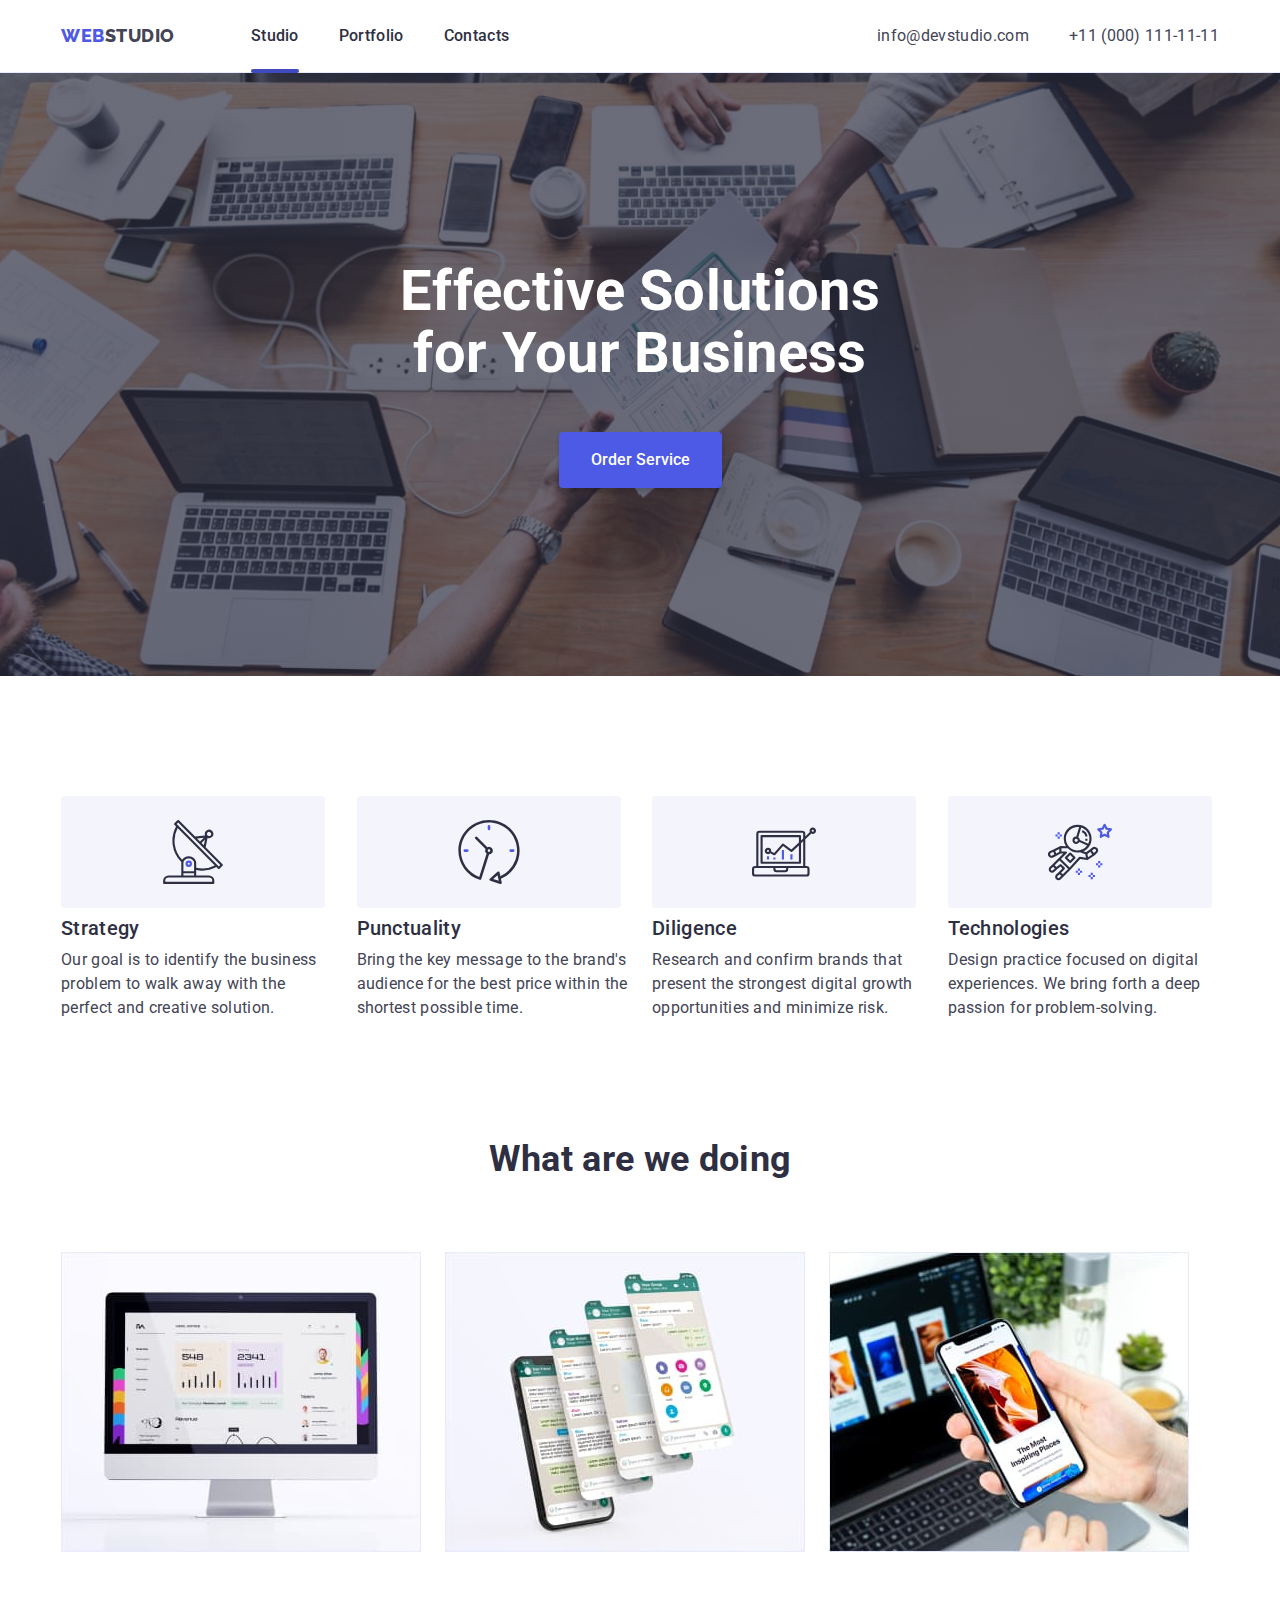
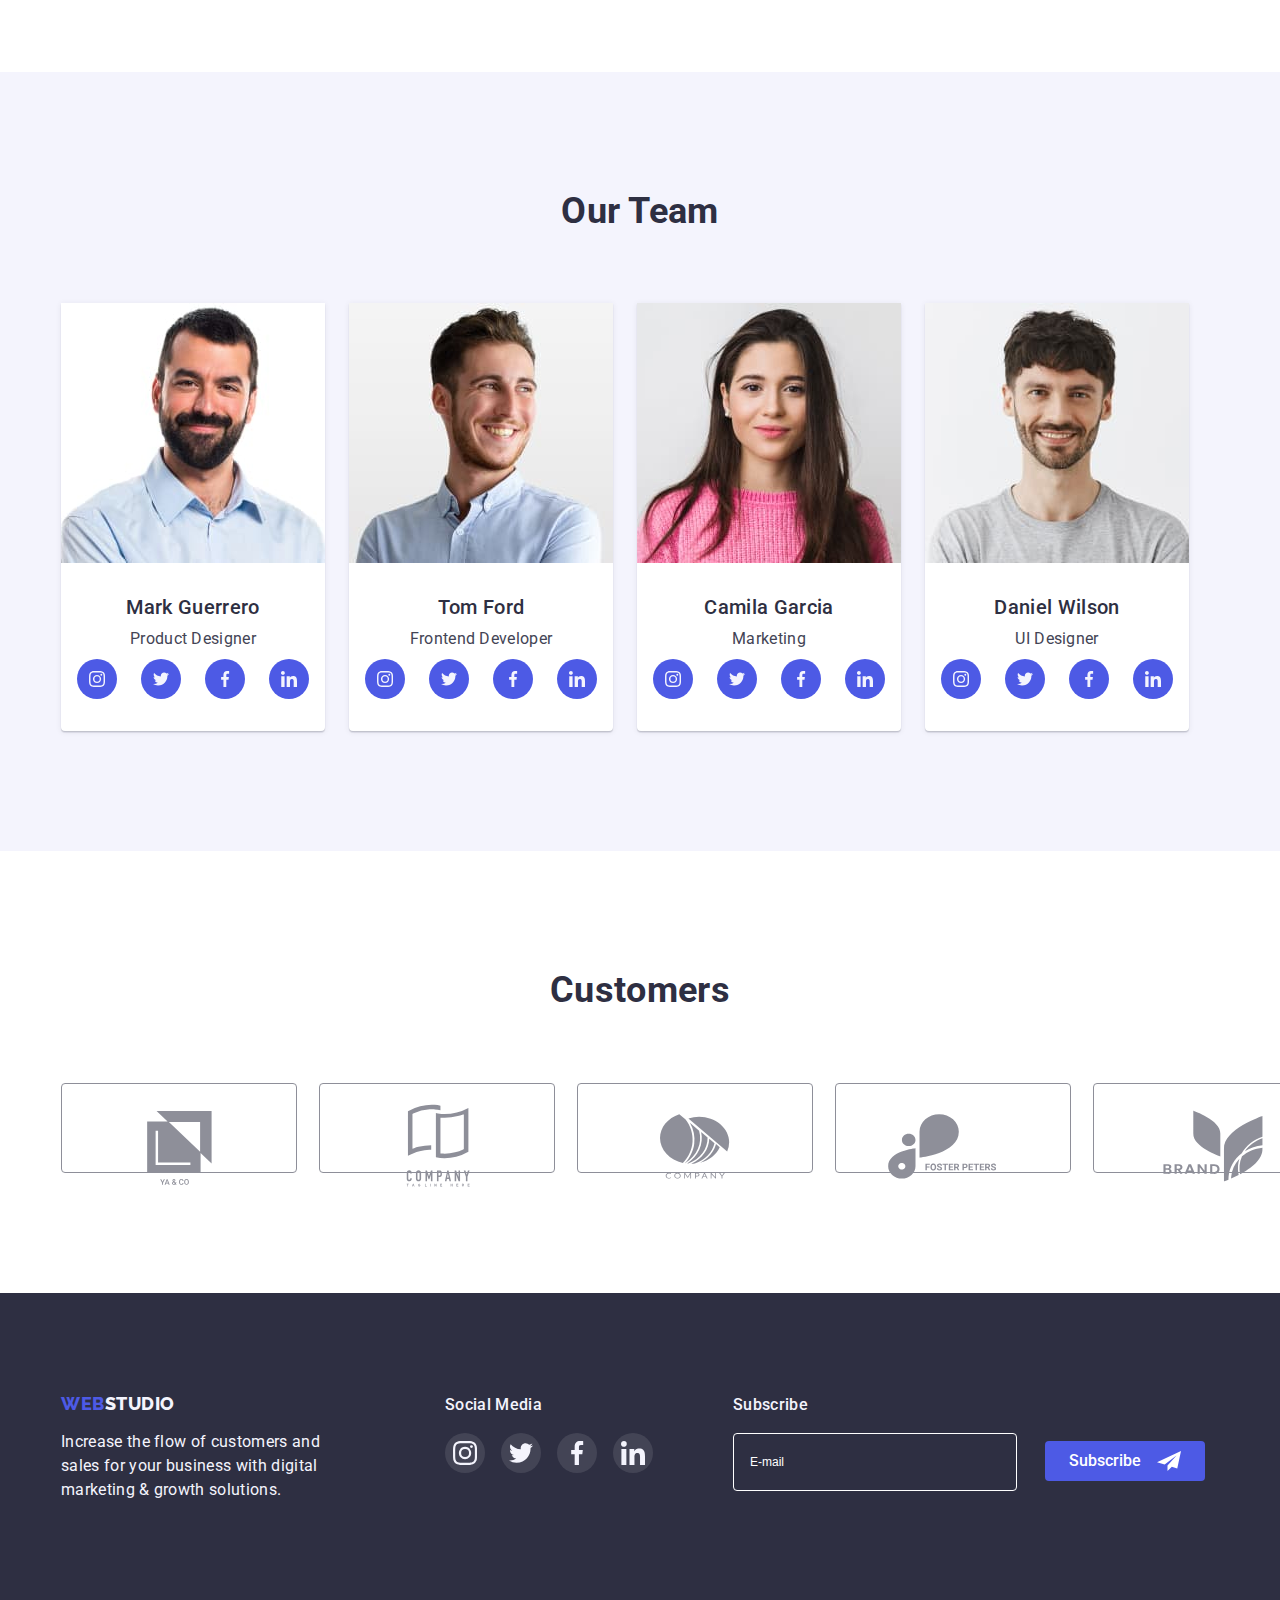
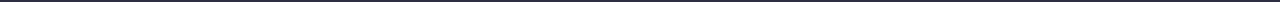
==== index.html @ fed039e0 "Initial commit" ====
<!DOCTYPE html>
<html lang="en">
  <head>
    <meta charset="UTF-8" />
    <meta http-equiv="X-UA-Compatible" content="IE=edge" />
    <meta name="viewport" content="width=device-width, initial-scale=1.0" />
    <link
      href="https://fonts.googleapis.com/css2?family=Raleway:wght@800&family=Roboto:wght@400;500;700&display=swap"
      rel="stylesheet"
    />
    <link
      rel="stylesheet"
      href="https://cdnjs.cloudflare.com/ajax/libs/modern-normalize/1.1.0/modern-normalize.min.css"
      integrity="sha512-wpPYUAdjBVSE4KJnH1VR1HeZfpl1ub8YT/NKx4PuQ5NmX2tKuGu6U/JRp5y+Y8XG2tV+wKQpNHVUX03MfMFn9Q=="
      crossorigin="anonymous"
      referrerpolicy="no-referrer"
    />
    <link rel="stylesheet" href="./css/styles.css" />
    <title>Studio</title>
  </head>
  <body>
    <!-- Header Section - Done -->
    <header class="header-section">
      <div class="container">
        <div class="header-container">
          <nav class="navigation-tabs">
            <a href="./index.html" class="web-studio-title top-logo"
              ><span class="web-color">WEB</span>STUDIO</a
            >
            <ul class="tabs-list">
              <li>
                <a href="./index.html" class="tab-item active">Studio</a>
              </li>
              <li>
                <a href="./portfolio.html" class="tab-item tab-item-portfolio"
                  >Portfolio</a
                >
              </li>
              <li><a href="#" class="tab-item">Contacts</a></li>
            </ul>
          </nav>
          <address class="address">
            <ul class="address-list">
              <li>
                <a href="mailto:info@devstudio.com" class="address-item"
                  >info@devstudio.com</a
                >
              </li>
              <li>
                <a href="tel:+110001111111" class="address-item"
                  >+11 (000) 111-11-11</a
                >
              </li>
            </ul>
          </address>
        </div>
      </div>
    </header>
    <!-- Main Section - Unique -->
    <main class="main-container">
      <!-- Hero Section - Done -->
      <section class="hero-section overlay">
        <div class="hero-container">
          <h1 class="h1-title">Effective Solutions for Your Business</h1>
          <button type="button" class="button hero-button" data-modal-open>
            Order Service
          </button>
        </div>
        <div class=""></div>
      </section>
      <!-- Features Section - Done -->
      <section class="features-section">
        <div class="container">
          <h2 class="visually-hidden">Features</h2>
          <ul class="feature-list">
            <li class="feature-item">
              <div class="feature-icon-container">
                <svg class="feature-icon">
                  <use href="./images/icons.svg#strategy"></use>
                </svg>
              </div>
              <h3 class="h3-title">Strategy</h3>
              <p>
                Our goal is to identify the business problem to walk away with
                the perfect and creative solution.
              </p>
            </li>
            <li class="feature-item">
              <div class="feature-icon-container">
                <svg class="feature-icon">
                  <use href="./images/icons.svg#punctuality"></use>
                </svg>
              </div>
              <h3 class="h3-title">Punctuality</h3>
              <p>
                Bring the key message to the brand's audience for the best price
                within the shortest possible time.
              </p>
            </li>
            <li class="feature-item">
              <div class="feature-icon-container">
                <svg class="feature-icon">
                  <use href="./images/icons.svg#diligence"></use>
                </svg>
              </div>
              <h3 class="h3-title">Diligence</h3>
              <p>
                Research and confirm brands that present the strongest digital
                growth opportunities and minimize risk.
              </p>
            </li>
            <li class="feature-item">
              <div class="feature-icon-container">
                <svg class="feature-icon">
                  <use href="./images/icons.svg#technologies"></use>
                </svg>
              </div>
              <h3 class="h3-title">Technologies</h3>
              <p>
                Design practice focused on digital experiences. We bring forth a
                deep passion for problem-solving.
              </p>
            </li>
          </ul>
        </div>
      </section>
      <!-- What Are We Doing Section - Done -->
      <section class="waw-doing-section">
        <div class="container">
          <h2 class="h2-title">What are we doing</h2>
          <ul class="work-list">
            <li class="work-item">
              <img
                src="./images/what-are-we-doing/1st-pic.jpg"
                alt="1st pic"
                width="360"
                height="300"
              />
            </li>
            <li class="work-item">
              <img
                src="./images/what-are-we-doing/2nd-pic.jpg"
                alt="2nd pic"
                width="360"
                height="300"
              />
            </li>
            <li class="work-item">
              <img
                src="./images/what-are-we-doing/3d-pic.jpg"
                alt="3d pic"
                width="360"
                height="300"
              />
            </li>
          </ul>
        </div>
      </section>
      <!-- Our Team Section -->
      <section class="our-team-section">
        <div class="container">
          <h2 class="h2-title">Our Team</h2>
          <ul class="team-list">
            <li class="team-item">
              <img
                class="team-img"
                src="./images/our-team/1-mark-photo.jpg"
                alt="Mark Guerrero"
                width="264"
                height="260"
              />
              <div class="team-desc">
                <h3 class="h3-title">Mark Guerrero</h3>
                <p class="text-section">Product Designer</p>
                <ul class="team-socials">
                  <li>
                    <a class="social-link team-link" href="#">
                      <svg class="team-icon">
                        <use href="./images/icons.svg#instagram"></use>
                      </svg>
                    </a>
                  </li>
                  <li>
                    <a class="social-link team-link" href="#">
                      <svg class="team-icon">
                        <use href="./images/icons.svg#twitter"></use>
                      </svg>
                    </a>
                  </li>
                  <li>
                    <a class="social-link team-link" href="#">
                      <svg class="team-icon">
                        <use href="./images/icons.svg#facebook"></use>
                      </svg>
                    </a>
                  </li>
                  <li>
                    <a class="social-link team-link" href="#">
                      <svg class="team-icon">
                        <use href="./images/icons.svg#linkedin"></use>
                      </svg>
                    </a>
                  </li>
                </ul>
              </div>
            </li>
            <li class="team-item">
              <img
                class="team-img"
                src="./images/our-team/2-tom-photo.jpg"
                alt="Tom Ford"
                width="264"
                height="260"
              />
              <div class="team-desc">
                <h3 class="h3-title">Tom Ford</h3>
                <p class="text-section">Frontend Developer</p>
                <ul class="team-socials">
                  <li>
                    <a class="social-link team-link" href="#">
                      <svg class="team-icon">
                        <use href="./images/icons.svg#instagram"></use>
                      </svg>
                    </a>
                  </li>
                  <li>
                    <a class="social-link team-link" href="#">
                      <svg class="team-icon">
                        <use href="./images/icons.svg#twitter"></use>
                      </svg>
                    </a>
                  </li>
                  <li>
                    <a class="social-link team-link" href="#">
                      <svg class="team-icon">
                        <use href="./images/icons.svg#facebook"></use>
                      </svg>
                    </a>
                  </li>
                  <li>
                    <a class="social-link team-link" href="#">
                      <svg class="team-icon">
                        <use href="./images/icons.svg#linkedin"></use>
                      </svg>
                    </a>
                  </li>
                </ul>
              </div>
            </li>
            <li class="team-item">
              <img
                class="team-img"
                src="./images/our-team/3-camila-photo.jpg"
                alt="Camila Garcia"
                width="264"
                height="260"
              />
              <div class="team-desc">
                <h3 class="h3-title">Camila Garcia</h3>
                <p class="text-section">Marketing</p>
                <ul class="team-socials">
                  <li>
                    <a class="social-link team-link" href="#">
                      <svg class="team-icon">
                        <use href="./images/icons.svg#instagram"></use>
                      </svg>
                    </a>
                  </li>
                  <li>
                    <a class="social-link team-link" href="#">
                      <svg class="team-icon">
                        <use href="./images/icons.svg#twitter"></use>
                      </svg>
                    </a>
                  </li>
                  <li>
                    <a class="social-link team-link" href="#">
                      <svg class="team-icon">
                        <use href="./images/icons.svg#facebook"></use>
                      </svg>
                    </a>
                  </li>
                  <li>
                    <a class="social-link team-link" href="#">
                      <svg class="team-icon">
                        <use href="./images/icons.svg#linkedin"></use>
                      </svg>
                    </a>
                  </li>
                </ul>
              </div>
            </li>
            <li class="team-item">
              <img
                class="team-img"
                src="./images/our-team/4-daniel-photo.jpg"
                alt="Daniel Wilson"
                width="264"
                height="260"
              />
              <div class="team-desc">
                <h3 class="h3-title">Daniel Wilson</h3>
                <p class="text-section">UI Designer</p>
                <ul class="team-socials">
                  <li>
                    <a class="social-link team-link" href="#">
                      <svg class="team-icon">
                        <use href="./images/icons.svg#instagram"></use>
                      </svg>
                    </a>
                  </li>
                  <li>
                    <a class="social-link team-link" href="#">
                      <svg class="team-icon">
                        <use href="./images/icons.svg#twitter"></use>
                      </svg>
                    </a>
                  </li>
                  <li>
                    <a class="social-link team-link" href="#">
                      <svg class="team-icon">
                        <use href="./images/icons.svg#facebook"></use>
                      </svg>
                    </a>
                  </li>
                  <li>
                    <a class="social-link team-link" href="#">
                      <svg class="team-icon">
                        <use href="./images/icons.svg#linkedin"></use>
                      </svg>
                    </a>
                  </li>
                </ul>
              </div>
            </li>
          </ul>
        </div>
      </section>
      <!-- Customers Section -->
      <section class="customers-section">
        <div class="container">
          <h2 class="h2-title">Customers</h2>
          <ul class="customers-list">
            <li class="customer-item">
              <a class="customer-link" href="">
                <svg class="customer-icon">
                  <use href="./images/icons.svg#ya-co"></use>
                </svg>
              </a>
            </li>
            <li class="customer-item">
              <a class="customer-link" href="">
                <svg class="customer-icon">
                  <use href="./images/icons.svg#company-tagline-here"></use>
                </svg>
              </a>
            </li>
            <li class="customer-item">
              <a class="customer-link" href="">
                <svg class="customer-icon">
                  <use href="./images/icons.svg#company"></use>
                </svg>
              </a>
            </li>
            <li class="customer-item">
              <a class="customer-link" href="">
                <svg class="customer-icon">
                  <use href="./images/icons.svg#foster-peters"></use>
                </svg>
              </a>
            </li>
            <li class="customer-item">
              <a class="customer-link" href="">
                <svg class="customer-icon">
                  <use href="./images/icons.svg#brand"></use>
                </svg>
              </a>
            </li>
            <li class="customer-item">
              <a class="customer-link" href="">
                <svg class="customer-icon">
                  <use href="./images/icons.svg#company-tag-line"></use>
                </svg>
              </a>
            </li>
          </ul>
        </div>
      </section>
    </main>
    <!-- Footer Section - Done -->
    <footer class="footer">
      <div class="container">
        <div class="footer-list">
          <div class="footer-content">
            <a href="./index.html" class="web-studio-title bottom-logo"
              ><span class="web-color">WEB</span
              ><span class="studio-color">STUDIO</span></a
            >
            <p class="footer-text">
              Increase the flow of customers and sales for your business with
              digital marketing & growth solutions.
            </p>
          </div>
          <div class="footer-social-container">
            <p class="footer-text footer-title">Social Media</p>
            <ul class="footer-socials-list">
              <li>
                <a class="social-link footer-link" href="#">
                  <svg class="footer-icon">
                    <use href="./images/icons.svg#instagram"></use>
                  </svg>
                </a>
              </li>
              <li>
                <a class="social-link footer-link" href="#">
                  <svg class="footer-icon">
                    <use href="./images/icons.svg#twitter"></use>
                  </svg>
                </a>
              </li>
              <li>
                <a class="social-link footer-link" href="#">
                  <svg class="footer-icon">
                    <use href="./images/icons.svg#facebook"></use>
                  </svg>
                </a>
              </li>
              <li>
                <a class="social-link footer-link" href="#">
                  <svg class="footer-icon">
                    <use href="./images/icons.svg#linkedin"></use>
                  </svg>
                </a>
              </li>
            </ul>
          </div>
          <form class="subscribe-container">
            <p class="footer-text footer-title">Subscribe</p>
            <label
              for="footer-email"
              class="footer-text footer-title footer-label visually-hidden"
              >Subscribe</label
            >
            <input
              type="email"
              name="email"
              class="footer-input footer-text"
              id="footer-email"
              placeholder="E-mail"
            />
            <button type="submit" class="button footer-button">
              Subscribe<svg class="footer-icon button-footer-icon">
                <use href="./images/icons.svg#telegram"></use>
              </svg>
            </button>
          </form>
        </div>
      </div>
    </footer>
    <!-- Modal Section -->
    <div class="backdrop is-hidden" data-modal>
      <div class="modal">
        <button type="button" class="modal-button-close" data-modal-close>
          <svg class="close-button-icon">
            <use href="./images/icons.svg#close-button"></use>
          </svg>
        </button>
        <h3 class="h3-title modal-title">
          Leave your contacts and we will call you back
        </h3>
        <form class="modal-form">
          <label for="modal-name" class="modal-name">Name</label>
          <div class="modal-input-field">
            <input
              type="text"
              name="name"
              id="modal-name"
              class="modal-input"
            />
            <svg class="modal-icon person">
              <use href="./images/icons.svg#person"></use>
            </svg>
          </div>
          <label for="modal-phone" class="modal-name">Phone</label>
          <div class="modal-input-field">
            <input type="tel" name="tel" id="modal-phone" class="modal-input" />
            <svg class="modal-icon phone">
              <use href="./images/icons.svg#phone"></use>
            </svg>
          </div>
          <label for="modal-email" class="modal-name">Email</label>
          <div class="modal-input-field">
            <input
              type="email"
              name="email"
              id="modal-email"
              class="modal-input"
            />
            <svg class="modal-icon email">
              <use href="./images/icons.svg#email"></use>
            </svg>
          </div>
          <label for="modal-comment" class="modal-name">Comment</label>
          <textarea
            name="comment"
            id="modal-comment"
            class="modal-input comment modal-name"
            placeholder="Text input"
          ></textarea>
          <label for="modal-checkbox" class="checkbox-name">
            <input
              type="checkbox"
              name="checkbox"
              id="modal-checkbox"
              class="modal-checkbox visually-hidden"
              required
            />
            <svg class="checkbox-icon">
              <use href="./images/icons.svg#confirm"></use>
            </svg>
            <span
              >I accept the terms and conditions of the
              <a href="#" class="privacy-policy">Privacy Policy</a>
            </span>
          </label>
          <button type="submit" class="button hero-button modal-button">
            Send
          </button>
        </form>
      </div>
    </div>
    <script src="./js/modal.js"></script>
  </body>
</html>
---- css/styles.css ----
:root {
    /* Main Title: Color */
    --h1-textButton-background: #FFFFFF;
    /* Additionaly Title: Color */
    --h2-h3-background: #2E2F42;
    /* Main Navigation, Adress: Color */
    --nav-adress-p: #434455;
    /* Span, Main Title Button Background: Color */
    --span-activeButton: #4D5AE5;
    /* Footer Studio Word, Third Section Background: Color */
    --background-studioWord-text: #F4F4FD;
    /* Non-Active Buttons Background */
    --nonActiveButtonsBackground: #E7E9FC;
    /* Active Button Portfolio Background */
    --activeButtonPortfolio: #404BBF;

    /* Border Customers Icons Color*/
    --borderCustomersIcon: #8E8F99;
    /* Focus/Hover Footer Background Color */
    --footerActiveBackgroungColor: #31D0AA;
    /* Background Modal Color */
    --modal-Background: #FCFCFC;

    /* Transition Type Function */
    --type-function: cubic-bezier(0.4, 0, 0.2, 1);
    /* Transition Time Function */
    --time-function: 250ms;
}

/* /////////////////////////////////////////////////////////////////////////////// */
/* /////////////////////////////// All Page  ///////////////////////////////////// */
/* /////////////////////////////////////////////////////////////////////////////// */

body {
    margin: 0 auto;

    font-family: Roboto, sans-serif;
    font-size: 16px;
    line-height: 1.5;
    letter-spacing: 0.02em;

    background-color: var(--h1-textButton-background);
    color: var(--nav-adress-p);
}
h1, h2, h3, h4, h5, h6, p, ul {
    margin: 0;
}
img {
    display: block;
    
    max-width: 100%;
    height: auto;
}
ul {
    list-style: none;

    margin: 0;
    padding: 0;
}
textarea {
    resize: none;
}
.container {
    width: 1158px;

    padding-left: 15px;
    padding-right: 15px;
    margin: 0 auto;
}
.web-studio-title {
    font-family: Raleway, sans-serif;
    font-weight: 800;
    font-size: 18px;
    line-height: 1.17;
    letter-spacing: 0.03em;
    text-decoration: none;

    color: var(--nav-adress-p);
}
.button {
    display: inline-block;

    font-family: Roboto, sans-serif;
    font-weight: 500;
    font-size: 16px;
    line-height: 1.5;

    cursor: pointer;
}
.h2-title {
    font-weight: 700;
    font-size: 36px;
    line-height: 1.1;
    text-align: center;

    margin-bottom: 72px;

    color: var(--h2-h3-background);
}
.h3-title {
    font-weight: 500;
    font-size: 20px;
    line-height: 1.2;

    margin-bottom: 8px;

    color: var(--h2-h3-background);
}
.visually-hidden {
    position: absolute;
    width: 1px;
    height: 1px;
    margin: -1px;
    border: 0;
    padding: 0;
    white-space: nowrap;
    clip-path: inset(100%);
    clip: rect(0 0 0 0);
    overflow: hidden;
}
.social-link {
    display: flex;
    width: 40px;
    height: 40px;

    justify-content: center;
    align-items: center;

    border-radius: 50%;
}
/* /////////////////////////////////////////////////////////////////////////////// */
/* ////////////////////////////// Header Section ///////////////////////////////// */
/* /////////////////////////////////////////////////////////////////////////////// */

.header-section {
    border-bottom: 1px solid var(--nonActiveButtonsBackground);
}
.header-container {
    display: flex;
}
.top-logo {
    padding-top: 25px;
    padding-bottom: 25px;
    margin-right: 76px;
}
.web-color {
    color: var(--span-activeButton);
}
.navigation-tabs {
    display: flex;
}
.tabs-list {
    display: flex;
    
    gap: 40px;
}
.tab-item {
    position: relative;
    display: block;
    font-weight: 500;
    text-decoration: none;

    padding-top: 24px;
    padding-bottom: 24px;

    color: var(--h2-h3-background);

    transition: color var(--time-function) var(--type-function);
}
.tab-item.active::after {
    position: absolute;
    bottom: 0;
    transform: translateY(1px);

    content: "";
    display: block;

    width: 100%;
    height: 4px;
    border-radius: 2px;

    background-color: var(--activeButtonPortfolio);
}
.tab-item:hover, .tab-item:focus {
    color: var(--activeButtonPortfolio);
}
.address {
    margin-left: auto;
}
.address-list {
    display: flex;

    gap: 40px;
}
.address-item {
    display: block;
    font-style: normal;
    text-decoration: none;

    padding-top: 24px;
    padding-bottom: 24px;

    color: var(--nav-adress-p);

    transition: color var(--time-function) var(--type-function);
}
.address-item:hover, .address-item:focus {
    color: var(--activeButtonPortfolio);
}

/* /////////////////////////////////////////////////////////////////////////////// */
/* /////////////////////////////// Studio Tab //////////////////////////////////// */
/* /////////////////////////////////////////////////////////////////////////////// */

/* /////////////*/
/* Hero Section */
/* //////////// */
.hero-section {
    padding-top: 188px;
    padding-bottom: 188px;

    background-color: var(--h2-h3-background);
}
.overlay {
    max-width: 1440px;

    margin: 0 auto;

    background-image: linear-gradient(to right, 
    rgba(46, 47, 66, 0.7), 
    rgba(46, 47, 66, 0.7)), 
    url(../images/hero/hero-background.jpg);
    background-repeat: no-repeat;
    background-position: center;
    background-size: cover;
}
.hero-container {
    position: relative;

    width: 496px;

    text-align: center;

    margin: 0 auto;
}
.h1-title {
    font-weight: 700;
    font-size: 56px;
    line-height: 1.1;
    text-align: center;

    margin: 0px auto 48px auto;

    color: var(--h1-textButton-background);
}
.hero-button {
    text-decoration: none;

    border-radius: 4px;
    border: none;

    padding: 16px 32px;
    margin: auto auto 0px auto;

    color: var(--h1-textButton-background);
    background-color: var(--span-activeButton);
    box-shadow: 0px 4px 4px rgba(0, 0, 0, 0.15);

    transition: background-color var(--time-function) var(--type-function),
    box-shadow var(--time-function) var(--type-function);
}
.hero-button:hover,
.hero-button:focus {
    color: var(--h1-textButton-background);
    background-color: var(--activeButtonPortfolio);
    box-shadow: 0px 4px 4px rgba(0, 0, 0, 0.15);
}

/* ////////////////////////////////////////////////////////////////////////////// */
/* ///////////////////////// Modal ////////////////////////////////////////////// */
/* ////////////////////////////////////////////////////////////////////////////// */

.backdrop {
    position: fixed;
    top: 0;
    left: 0;
    opacity: 1;

    width: 100%;
    height: 100%;

    background-color: rgba(46, 47, 66, 0.4);

    transition: opacity var(--time-function) var(--type-function);
}
.backdrop.is-hidden {
    visibility: 0;
    opacity: 0;
    pointer-events: none;
}
.backdrop.is-hidden .modal {
    transform: translate(-50%, -50%) scale(0.8);
}
.modal {
    position: absolute;
    top: 50%;
    left: 50%;
    transform: translate(-50%, -50%);

    width: 408px;
    border-radius: 4px;

    padding: 72px 24px 24px 24px;

    background-color: var(--modal-Background);
    box-shadow: 0px 1px 1px rgba(0, 0, 0, 0.14),
    0px 1px 3px rgba(0, 0, 0, 0.12),
    0px 2px 1px rgba(0, 0, 0, 0.2);

    transition: transform var(--time-function) var(--type-function);
}
.modal-title {
    font-size: 16px;
    text-align: center;

    margin-bottom: 16px;
}
.modal-name {
    display: inline-block;

    font-size: 12px;
    line-height: 14px;
    
    margin-bottom: 4px;

    color: var(--borderCustomersIcon);
}
.modal-input-field {
    position: relative;

    margin-bottom: 8px;
}
.modal-input {
    width: 360px;
    height: 40px;

    padding-top: 11px;
    padding-bottom: 11px;
    padding-left: 38px;

    outline: none;

    border-radius: 4px;
    border: 1px solid var(--borderCustomersIcon);

    color: var(--nav-adress-p);

    transition: border-color var(--time-function) var(--type-function);
}
.modal-input.comment {
    height: 120px;

    margin-bottom: 16px;
    padding-left: 16px;
}
.modal-checkbox {
    width: 16px;
    height: 16px;

    border-radius: 2px;
    border: 1px solid var(--h2-h3-background);
}
.checkbox-name {
    display: flex;
    font-size: 12px;
    line-height: 14px;

    margin-bottom: 16px;
    gap: 8px;

    justify-content: flex-start;
    align-items: center;
        
    color: var(--borderCustomersIcon);
}
.modal-input:focus-within {
    border-color: var(--span-activeButton);
}
.modal-button-close {
    position: absolute;
    top: 0;
    right: 0;
    transform: translate(-24px, 24px);
    border-radius: 50%;

    display: flex;
    justify-content: center;
    align-items: center;

    width: 24px;
    height: 24px;

    cursor: pointer;

    background: var(--nonActiveButtonsBackground);
    border: 1px solid rgba(0, 0, 0, 0.1);

    transition: background-color var(--time-function) var(--type-function),
    fill var(--time-function) var(--type-function),
    border var(--time-function) var(--type-function);
}
.close-button-icon {
    width: 8px;
    height: 8px;

    fill: var(--h2-h3-background);
}
.modal-icon {
    position: absolute;
    left: 16px;

    fill: var(--h2-h3-background);

    transition: fill var(--time-function) var(--type-function);
}
.modal-icon.person {
    top: 11px;

    width: 18px;
    height: 18px;
}
.modal-icon.phone {
    top: 8px;

    width: 18px;
    height: 24px;
}
.modal-icon.email {
    top: 8px;

    width: 18px;
    height: 24px;
}
.modal-input:focus-within + .modal-icon {
    fill: var(--span-activeButton);
}
.modal-button-close:hover,
.modal-button-close:focus {
    background-color: var(--activeButtonPortfolio);
    border: transparent;
}
.modal-button-close:hover .close-button-icon {
    fill: var(--h1-textButton-background);
}
.modal-button-close:focus .close-button-icon {
    fill: var(--h1-textButton-background);
}
.modal-button {
    display: block;

    min-width: 169px;

    margin: 0 auto;
}
.privacy-policy {
    color: var(--span-activeButton);
}
.comment::placeholder {
    color: rgba(46, 47, 66, 0.4);
}
.checkbox-icon {
    width: 16px;
    height: 16px;

    padding: 4px 3px;

    border: 1px solid var(--h2-h3-background);
    border-radius: 2px;

    fill: transparent;

    transition: fill var(--time-function) var(--type-function),
    background-color var(--time-function) var(--type-function),
    border-color var(--time-function) var(--type-function);
}
.modal-checkbox:checked + .checkbox-icon {
    fill: var(--background-studioWord-text);
    background-color: var(--activeButtonPortfolio);
    border-color: transparent;
}
/* //////////////// */
/* Features Section */
/* //////////////// */
.features-section {
    padding-top: 120px;
    padding-bottom: 120px;
}
.feature-list {
    display: flex;

    gap: 24px;
}
.feature-item {
    width: calc((100% - 72px) / 4);
}
.feature-icon-container {
    display: flex;
    justify-content: center;
    align-items: center;
    
    width: 264px;
    height: 112px;

    margin-bottom: 8px;

    border-radius: 4px;

    background-color: var(--background-studioWord-text);
}
.feature-icon {
    width: 64px;
    height: 64px;
}
/* ///////////////////////// */
/* What Are We Doing Section */
/* ///////////////////////// */
.waw-doing-section {
    padding-bottom: 120px;
}
.work-list {
    display: flex;
}
.work-item {
    margin-right: 24px;
}
/* //////////////// */
/* Our Team Section */
/* //////////////// */
.our-team-section {
    padding-top: 120px;
    padding-bottom: 120px;

    background-color: var(--background-studioWord-text);
}
.team-list {
    display: flex;

    gap: 24px;
}
.team-item {
    text-align: center;

    border-radius: 0px 0px 4px 4px;
    box-shadow: 0px 1px 6px rgba(46, 47, 66, 0.08), 
    0px 1px 1px rgba(46, 47, 66, 0.16), 
    0px 2px 1px rgba(46, 47, 66, 0.08);

    background-color: var(--h1-textButton-background);
}
.team-desc {
    padding-top: 32px;
    padding-bottom: 32px;
}
.team-socials {
    display: flex;

    justify-content: center;
    margin-top: 8px;
    gap: 24px;
}
.team-link {
    background-color: var(--span-activeButton);

    transition: background-color var(--time-function) var(--type-function);
}
.team-link:hover,
.team-link:focus {
    background-color: var(--activeButtonPortfolio);
}
.team-icon {
    width: 16px;
    height: 16px;
    fill: var(--background-studioWord-text);
}
/* ///////////////// */
/* Customers Section */
/* ///////////////// */
.customers-section {
    padding-top: 120px;
    padding-bottom: 120px;
}
.customers-list {
    display: flex;
    gap: 24px;
}
.customer-item {
    width: calc((100%-120)/6);
}
.customer-link {
    display: flex;
    justify-content: center;
    align-items: center;

    display: block;

    width: 100%;
    height: 88px;

    border-radius: 4px;
    border: 1px solid var(--borderCustomersIcon);

    transition: fill var(--time-function) var(--type-function), 
    border var(--time-function) var(--type-function);
}
.customer-link:hover, 
.customer-link:focus {
    border: 1px solid var(--activeButtonPortfolio);
}
.customer-link:hover,
.customer-link:focus svg {
    fill: var(--activeButtonPortfolio);
}
.customer-icon {
    width: 168px;
    height: 88px;

    padding: 16px 32px;

    fill: var(--borderCustomersIcon);

    transition: fill var(--time-function) var(--type-function);
}
.customer-icon:hover,
.customer-icon:focus {
    fill: var(--activeButtonPortfolio);
}

/* /////////////////////////////////////////////////////////////////////////////// */
/* //////////////////////////// Portfolio Tab //////////////////////////////////// */
/* /////////////////////////////////////////////////////////////////////////////// */

/* ///////////////// */
/* Portfolio Section */
/* ///////////////// */
.portfolio-section {
    padding-top: 96px;
    padding-bottom: 120px;
}
.buttons-list {
    display: flex;
    justify-content: center;

    margin-bottom: 72px;
    gap: 24px;
}
.portfolio-button {
    height: 48px;
    padding: 12px 24px;

    border: 1px solid var(--nonActiveButtonsBackground);
    border-radius: 4px;

    color: var(--span-activeButton);
    background-color: var(--background-studioWord-text);

    transition: color var(--time-function) var(--type-function),
    backfround-color var(--time-function) var(--type-function),
    box-shadow var(--time-function) var(--type-function),
    border-color var(--time-function) var(--type-function);
}
.portfolio-button:hover,
.portfolio-button:focus {
    color: var(--h1-textButton-background);
    background-color: var(--span-activeButton);
    box-shadow: 0px 3px 1px rgba(0, 0, 0, 0.1),
    0px 2px 1px rgba(0, 0, 0, 0.08),
    0px 2px 2px rgba(0, 0, 0, 0.12);
    border-color: transparent;
}
.portfolio-list {
    display: flex;
    flex-wrap: wrap;
}
.portfolio-item {
    width: ((100%-48px)/3);

    transition: box-shadow var(--time-function) var(--type-function);
}
.portfolio-card:hover .hidden-text-overlay, 
.portfolio-card:focus .hidden-text-overlay {
    transform: translateY(0);
}
.portfolio-item:not(:nth-child(3n)) {
    margin-right: 24px;
}
.portfolio-item:not(:nth-last-child(-n+3)) {
    margin-bottom: 48px;
}
.portfolio-item:hover,
.portfolio-item:focus {
    box-shadow: 0px 1px 6px rgba(46, 47, 66, 0.08), 
    0px 1px 1px rgba(46, 47, 66, 0.16), 
    0px 2px 1px rgba(46, 47, 66, 0.08);
}
.portfolio-desc {
    padding-top: 32px;
    padding-bottom: 32px;
    padding-left: 16px;

    border: 1px solid var(--nonActiveButtonsBackground);
    border-top: none;
}
.portfolio-card {
    text-decoration: none;
}
.portfolio-card p {
    color: var(--nav-adress-p);
}
.portfolio-hidden-container {
    position: relative;
    overflow: hidden;
}
.hidden-text-overlay {
    position: absolute;
    display: inline-block;
    top: 0;
    left: 0;

    width: 100%;
    height: 100%;

    background-color: var(--span-activeButton);

    transform: translateY(100%);

    transition: transform var(--time-function) var(--type-function);
}
.portfolio-hidden-desc {
    position: absolute;
    top: 40px;
    left: 50%;
    transform: translate(-50%);
        
    width: 296px;
}
.hidden-text-overlay p {
    color: var(--background-studioWord-text);
}
/* /////////////////////////////////////////////////////////////////////////////// */
/* //////////////////////////// Footer Section /////////////////////////////////// */
/* /////////////////////////////////////////////////////////////////////////////// */

.footer {
    padding-top: 100px;
    padding-bottom: 100px;

    background-color: var(--h2-h3-background);
}
.footer-list {
    display: flex;
}
.bottom-logo {
    display: block;

    margin-bottom: 16px;
}
.footer-content {
     width: 264px;
     margin-right: 120px;
}
.studio-color, .footer-text {
    color: var(--background-studioWord-text);
}
.footer-title {
    font-weight: 500;

    margin-bottom: 16px;
}
.footer-socials-list {
    display: flex;

    gap: 16px;
}
.footer-social-container{
    margin-right: 80px;
}
.footer-icon {
    width: 24px;
    height: 24px;

    fill: var(--background-studioWord-text);
}
.footer-link {
    background-color: rgba(255,255,255,0.1);

    transition: background-color var(--time-function) var(--type-function);
}
.footer-link:hover,
.footer-link:focus {
    background-color: var(--footerActiveBackgroungColor);
    opacity: 1;
}
.footer-button {
    position: relative;
    height: 40px;

    padding: 8px 64px 8px 24px;

    border-radius: 4px;
    border: none;
        
    color: var(--h1-textButton-background);
    background-color: var(--span-activeButton);

    transition: background-color var(--time-function) var(--type-function);
}
.footer-button:focus,
.footer-button:hover {
    color: var(--h1-textButton-background);
    background-color: var(--activeButtonPortfolio);
}
.footer-input {
    height: 40px;
    width: 264px;

    font-size: 12px;

    margin-right: 24px;
    padding-top: 8px;
    padding-bottom: 8px;
    padding-left: 16px;

    outline: none;

    border-radius: 4px;
    border: 1px solid var(--h1-textButton-background);

    color: var(--h1-textButton-background);
    background-color: transparent;

    transition: border-color var(--time-function) var(--type-function);
}
.footer-input:focus-within {
    border-color: var(--span-activeButton);
}
.footer-input::placeholder {
    color: var(--h1-textButton-background);
}
.button-footer-icon {
    position: absolute;

    margin-left: 16px;

    fill: var(--h1-textButton-background);
}
.footer-label {
    display: block;
    margin-bottom: 16px;
}
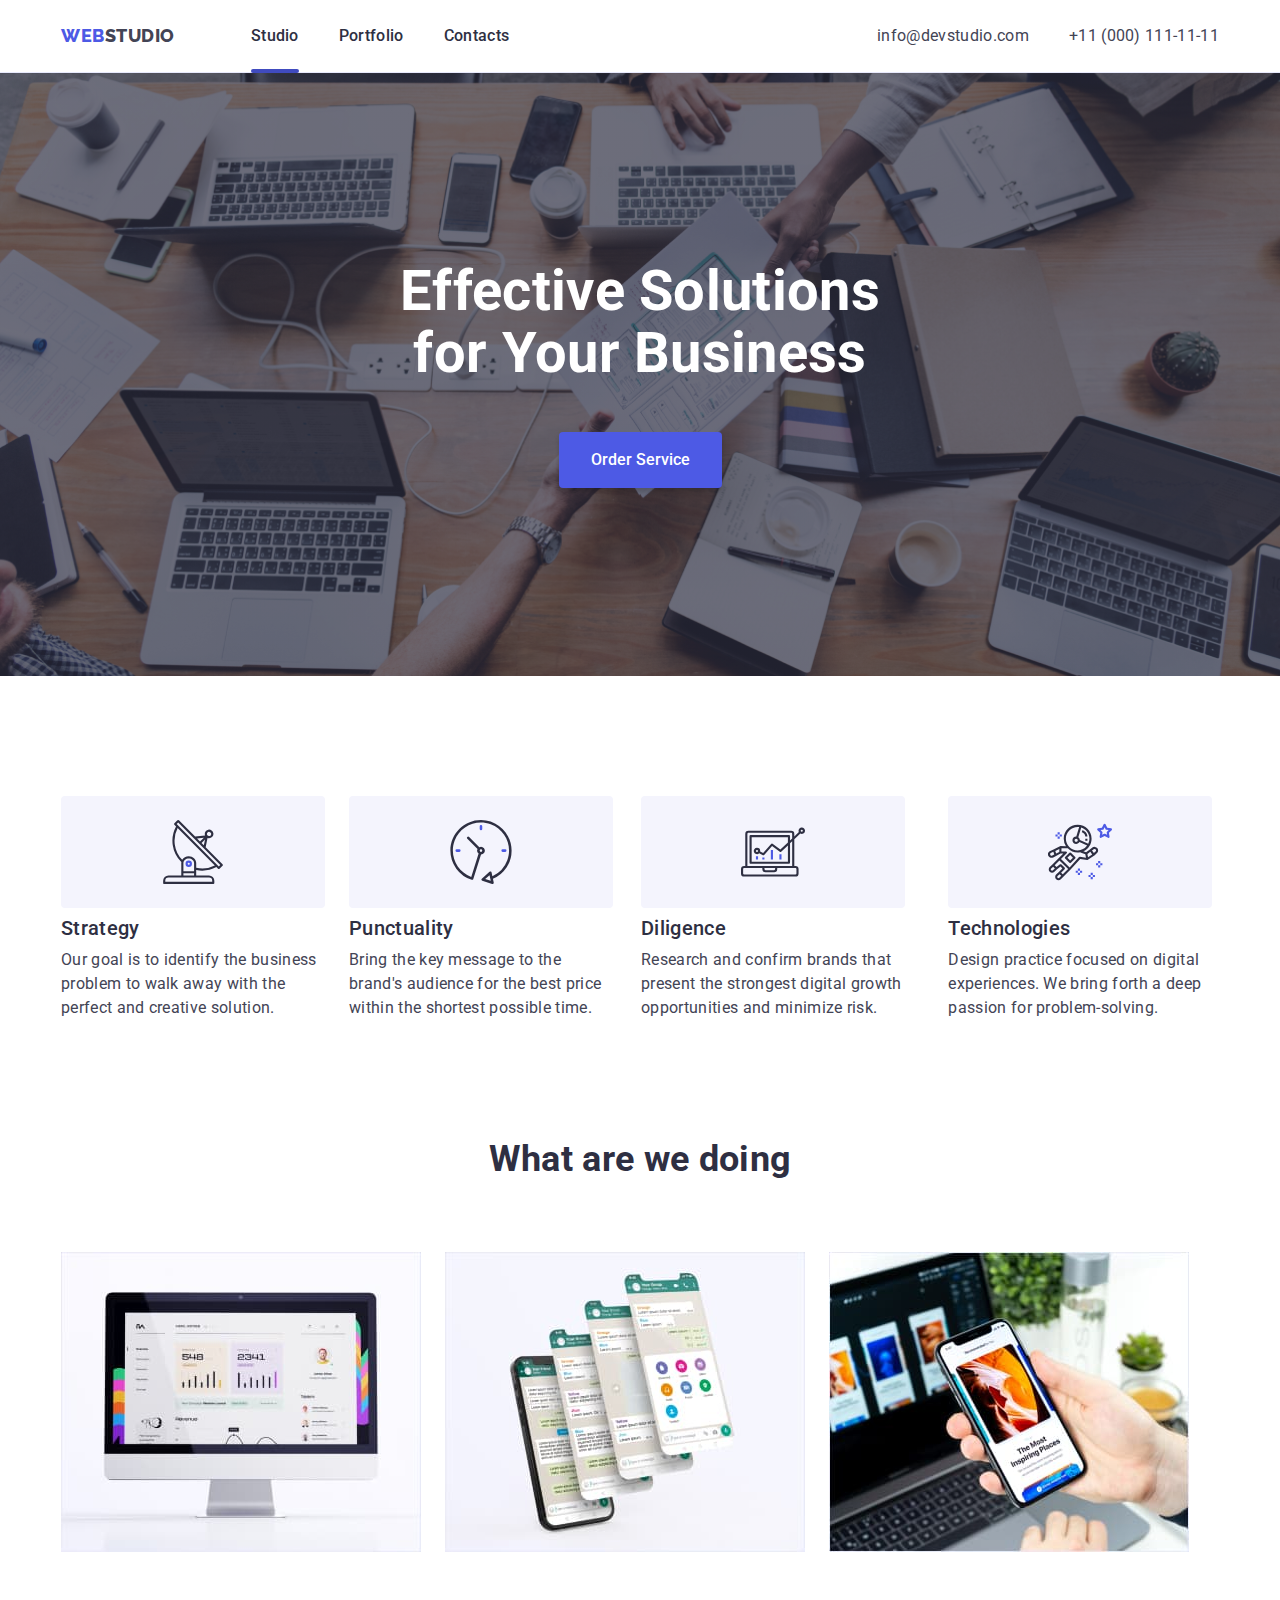
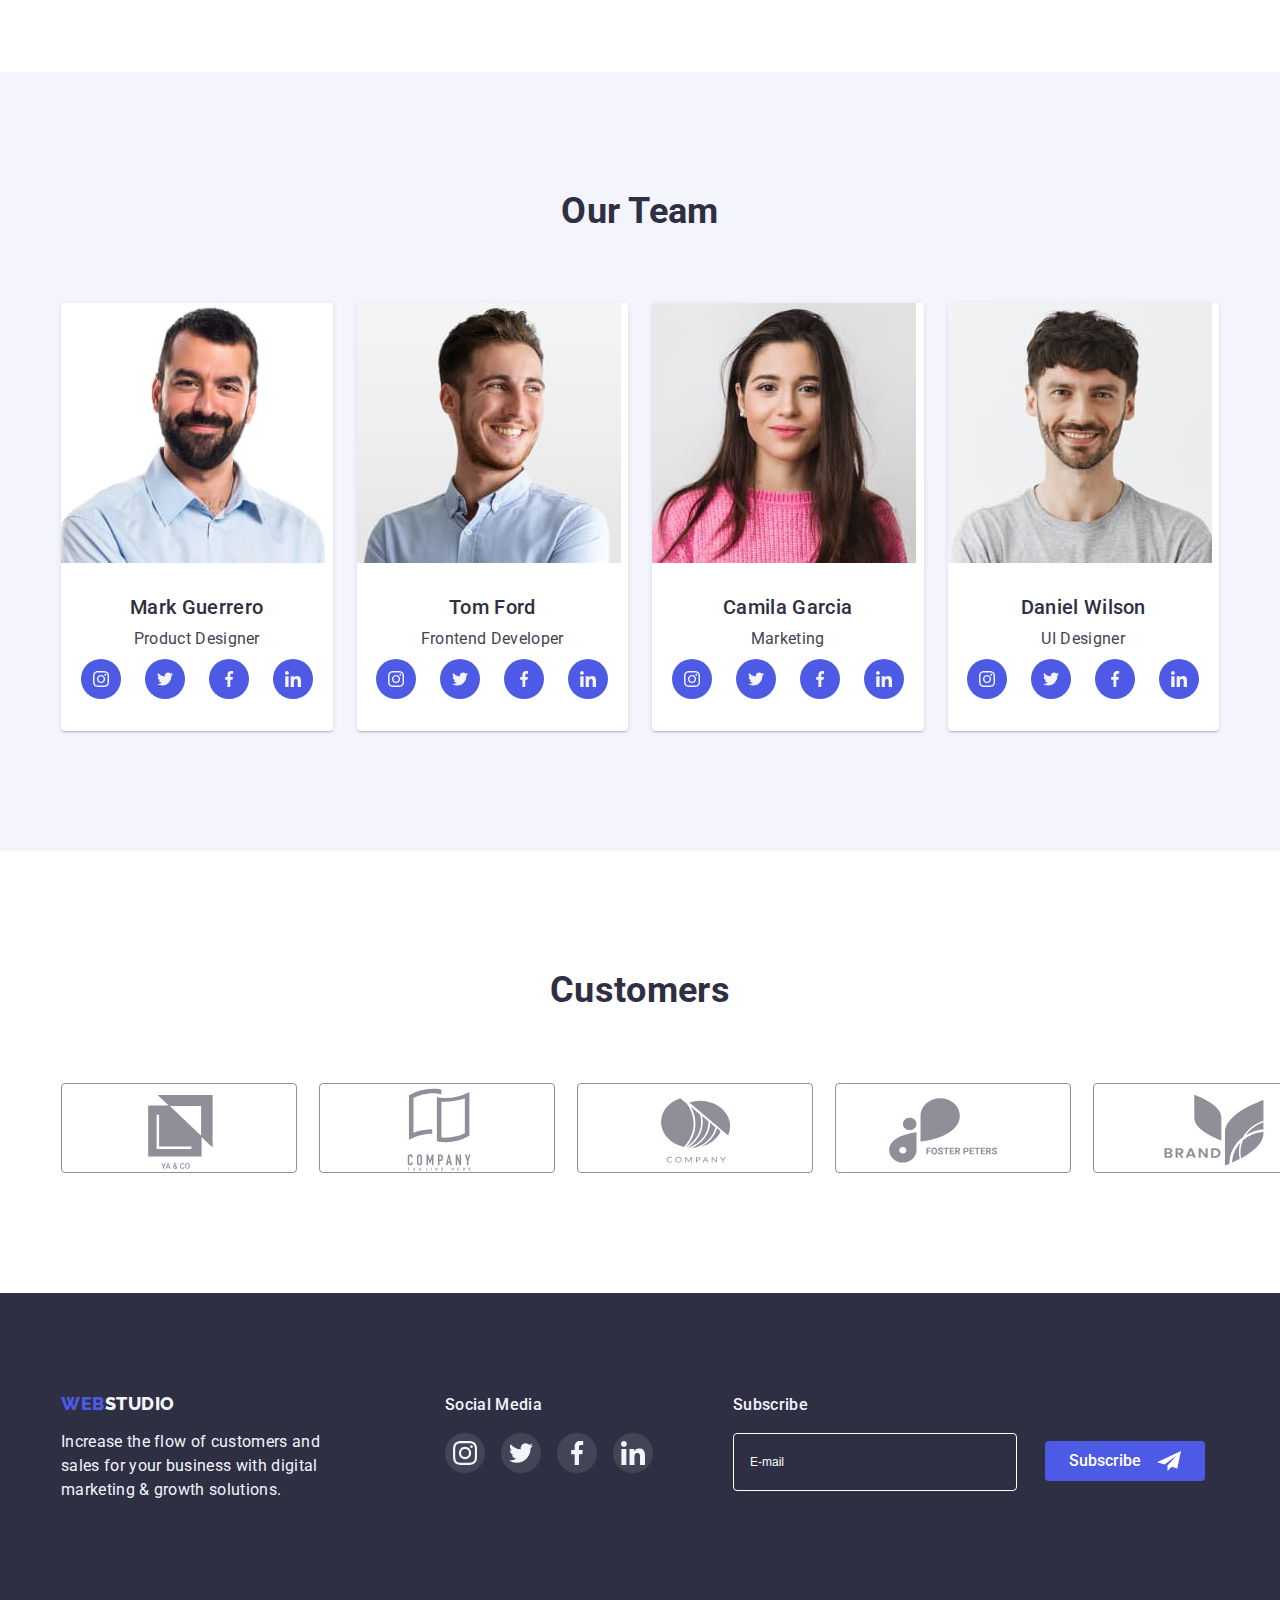
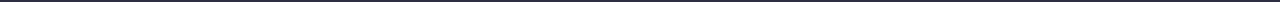
==== commit 0cd0f6f9: "all add" ====
--- a/index.html
+++ b/index.html
@@ -4,10 +4,17 @@
     <meta charset="UTF-8" />
     <meta http-equiv="X-UA-Compatible" content="IE=edge" />
     <meta name="viewport" content="width=device-width, initial-scale=1.0" />
+    <title>Studio</title>
+
+    <!-- FONTS -->
+
     <link
       href="https://fonts.googleapis.com/css2?family=Raleway:wght@800&family=Roboto:wght@400;500;700&display=swap"
       rel="stylesheet"
     />
+
+    <!-- NORMALIZE -->
+
     <link
       rel="stylesheet"
       href="https://cdnjs.cloudflare.com/ajax/libs/modern-normalize/1.1.0/modern-normalize.min.css"
@@ -15,11 +22,13 @@
       crossorigin="anonymous"
       referrerpolicy="no-referrer"
     />
+
+    <!-- STYLES -->
     <link rel="stylesheet" href="./css/styles.css" />
-    <title>Studio</title>
   </head>
   <body>
-    <!-- Header Section - Done -->
+    <!-- HEADER SECTION -->
+
     <header class="header-section">
       <div class="container">
         <div class="header-container">
@@ -36,27 +45,48 @@
                   >Portfolio</a
                 >
               </li>
-              <li><a href="#" class="tab-item">Contacts</a></li>
+              <li><a href="./contacts.html" class="tab-item">Contacts</a></li>
             </ul>
           </nav>
           <address class="address">
             <ul class="address-list">
               <li>
-                <a href="mailto:info@devstudio.com" class="address-item"
+                <a
+                  href="mailto:info@devstudio.com"
+                  class="address-item mail-address"
                   >info@devstudio.com</a
                 >
               </li>
               <li>
-                <a href="tel:+110001111111" class="address-item"
+                <a href="tel:+110001111111" class="address-item phone-address"
                   >+11 (000) 111-11-11</a
                 >
               </li>
             </ul>
           </address>
+          <!-- MOBILE BUTTON -->
+          <button
+            type="button"
+            class="header-mobile-button js-open-menu"
+            aria-expanded="false"
+            aria-controls="mobile-menu"
+          >
+            <svg
+              class="menu-icon-button"
+              aria-label="Переключатель мобильного меню"
+            >
+              <use
+                class="burger-icon"
+                href="./images/icons.svg#burger-menu"
+              ></use>
+            </svg>
+          </button>
         </div>
       </div>
     </header>
-    <!-- Main Section - Unique -->
+
+    <!-- MAIN UNIQUE SECTION-->
+
     <main class="main-container">
       <!-- Hero Section - Done -->
       <section class="hero-section overlay">
@@ -66,9 +96,8 @@
             Order Service
           </button>
         </div>
-        <div class=""></div>
       </section>
-      <!-- Features Section - Done -->
+      <!-- Features Section -->
       <section class="features-section">
         <div class="container">
           <h2 class="visually-hidden">Features</h2>
@@ -80,7 +109,7 @@
                 </svg>
               </div>
               <h3 class="h3-title">Strategy</h3>
-              <p>
+              <p class="feature-text">
                 Our goal is to identify the business problem to walk away with
                 the perfect and creative solution.
               </p>
@@ -92,7 +121,7 @@
                 </svg>
               </div>
               <h3 class="h3-title">Punctuality</h3>
-              <p>
+              <p class="feature-text">
                 Bring the key message to the brand's audience for the best price
                 within the shortest possible time.
               </p>
@@ -104,7 +133,7 @@
                 </svg>
               </div>
               <h3 class="h3-title">Diligence</h3>
-              <p>
+              <p class="feature-text">
                 Research and confirm brands that present the strongest digital
                 growth opportunities and minimize risk.
               </p>
@@ -116,7 +145,7 @@
                 </svg>
               </div>
               <h3 class="h3-title">Technologies</h3>
-              <p>
+              <p class="feature-text">
                 Design practice focused on digital experiences. We bring forth a
                 deep passion for problem-solving.
               </p>
@@ -124,13 +153,17 @@
           </ul>
         </div>
       </section>
-      <!-- What Are We Doing Section - Done -->
+      <!-- What Are We Doing Section -->
       <section class="waw-doing-section">
         <div class="container">
           <h2 class="h2-title">What are we doing</h2>
           <ul class="work-list">
             <li class="work-item">
               <img
+                srcset="
+                  ./images/what-are-we-doing/1st-pic.jpg    1x,
+                  ./images/what-are-we-doing/1st-pic-2x.jpg 2x
+                "
                 src="./images/what-are-we-doing/1st-pic.jpg"
                 alt="1st pic"
                 width="360"
@@ -139,6 +172,10 @@
             </li>
             <li class="work-item">
               <img
+                srcset="
+                  ./images/what-are-we-doing/2nd-pic.jpg    1x,
+                  ./images/what-are-we-doing/2nd-pic-2x.jpg 2x
+                "
                 src="./images/what-are-we-doing/2nd-pic.jpg"
                 alt="2nd pic"
                 width="360"
@@ -147,6 +184,10 @@
             </li>
             <li class="work-item">
               <img
+                srcset="
+                  ./images/what-are-we-doing/3d-pic.jpg    1x,
+                  ./images/what-are-we-doing/3d-pic-2x.jpg 2x
+                "
                 src="./images/what-are-we-doing/3d-pic.jpg"
                 alt="3d pic"
                 width="360"
@@ -158,43 +199,52 @@
       </section>
       <!-- Our Team Section -->
       <section class="our-team-section">
-        <div class="container">
+        <div class="container our-team-container">
           <h2 class="h2-title">Our Team</h2>
           <ul class="team-list">
             <li class="team-item">
-              <img
-                class="team-img"
-                src="./images/our-team/1-mark-photo.jpg"
-                alt="Mark Guerrero"
-                width="264"
-                height="260"
-              />
+              <picture>
+                <source
+                  srcset="
+                    ./images/our-team/1-mark-photo.jpg    1x,
+                    ./images/our-team/1-mark-photo-2x.jpg 2x
+                  "
+                  media="(min-width: 320px)"
+                />
+                <img
+                  class="team-img"
+                  src="./images/our-team/1-mark-photo.jpg"
+                  alt="Mark Guerrero"
+                  width="264"
+                  height="260"
+                />
+              </picture>
               <div class="team-desc">
                 <h3 class="h3-title">Mark Guerrero</h3>
                 <p class="text-section">Product Designer</p>
                 <ul class="team-socials">
-                  <li>
+                  <li class="team-social-item">
                     <a class="social-link team-link" href="#">
                       <svg class="team-icon">
                         <use href="./images/icons.svg#instagram"></use>
                       </svg>
                     </a>
                   </li>
-                  <li>
+                  <li class="team-social-item">
                     <a class="social-link team-link" href="#">
                       <svg class="team-icon">
                         <use href="./images/icons.svg#twitter"></use>
                       </svg>
                     </a>
                   </li>
-                  <li>
+                  <li class="team-social-item">
                     <a class="social-link team-link" href="#">
                       <svg class="team-icon">
                         <use href="./images/icons.svg#facebook"></use>
                       </svg>
                     </a>
                   </li>
-                  <li>
+                  <li class="team-social-item">
                     <a class="social-link team-link" href="#">
                       <svg class="team-icon">
                         <use href="./images/icons.svg#linkedin"></use>
@@ -205,39 +255,48 @@
               </div>
             </li>
             <li class="team-item">
-              <img
-                class="team-img"
-                src="./images/our-team/2-tom-photo.jpg"
-                alt="Tom Ford"
-                width="264"
-                height="260"
-              />
+              <picture>
+                <source
+                  srcset="
+                    ./images/our-team/2-tom-photo.jpg    1x,
+                    ./images/our-team/2-tom-photo-2x.jpg 2x
+                  "
+                  media="(min-width: 320px)"
+                />
+                <img
+                  class="team-img"
+                  src="./images/our-team/2-tom-photo.jpg"
+                  alt="Tom Ford"
+                  width="264"
+                  height="260"
+                />
+              </picture>
               <div class="team-desc">
                 <h3 class="h3-title">Tom Ford</h3>
                 <p class="text-section">Frontend Developer</p>
                 <ul class="team-socials">
-                  <li>
+                  <li class="team-social-item">
                     <a class="social-link team-link" href="#">
                       <svg class="team-icon">
                         <use href="./images/icons.svg#instagram"></use>
                       </svg>
                     </a>
                   </li>
-                  <li>
+                  <li class="team-social-item">
                     <a class="social-link team-link" href="#">
                       <svg class="team-icon">
                         <use href="./images/icons.svg#twitter"></use>
                       </svg>
                     </a>
                   </li>
-                  <li>
+                  <li class="team-social-item">
                     <a class="social-link team-link" href="#">
                       <svg class="team-icon">
                         <use href="./images/icons.svg#facebook"></use>
                       </svg>
                     </a>
                   </li>
-                  <li>
+                  <li class="team-social-item">
                     <a class="social-link team-link" href="#">
                       <svg class="team-icon">
                         <use href="./images/icons.svg#linkedin"></use>
@@ -248,39 +307,48 @@
               </div>
             </li>
             <li class="team-item">
-              <img
-                class="team-img"
-                src="./images/our-team/3-camila-photo.jpg"
-                alt="Camila Garcia"
-                width="264"
-                height="260"
-              />
+              <picture>
+                <source
+                  srcset="
+                    ./images/our-team/3-camila-photo.jpg    1x,
+                    ./images/our-team/3-camila-photo-2x.jpg 2x
+                  "
+                  media="(min-width: 320px)"
+                />
+                <img
+                  class="team-img"
+                  src="./images/our-team/3-camila-photo.jpg"
+                  alt="Camila Garcia"
+                  width="264"
+                  height="260"
+                />
+              </picture>
               <div class="team-desc">
                 <h3 class="h3-title">Camila Garcia</h3>
                 <p class="text-section">Marketing</p>
                 <ul class="team-socials">
-                  <li>
+                  <li class="team-social-item">
                     <a class="social-link team-link" href="#">
                       <svg class="team-icon">
                         <use href="./images/icons.svg#instagram"></use>
                       </svg>
                     </a>
                   </li>
-                  <li>
+                  <li class="team-social-item">
                     <a class="social-link team-link" href="#">
                       <svg class="team-icon">
                         <use href="./images/icons.svg#twitter"></use>
                       </svg>
                     </a>
                   </li>
-                  <li>
+                  <li class="team-social-item">
                     <a class="social-link team-link" href="#">
                       <svg class="team-icon">
                         <use href="./images/icons.svg#facebook"></use>
                       </svg>
                     </a>
                   </li>
-                  <li>
+                  <li class="team-social-item">
                     <a class="social-link team-link" href="#">
                       <svg class="team-icon">
                         <use href="./images/icons.svg#linkedin"></use>
@@ -291,39 +359,48 @@
               </div>
             </li>
             <li class="team-item">
-              <img
-                class="team-img"
-                src="./images/our-team/4-daniel-photo.jpg"
-                alt="Daniel Wilson"
-                width="264"
-                height="260"
-              />
+              <picture>
+                <source
+                  srcset="
+                    ./images/our-team/4-daniel-photo.jpg    1x,
+                    ./images/our-team/4-daniel-photo-2x.jpg 2x
+                  "
+                  media="(min-width: 320px)"
+                />
+                <img
+                  class="team-img"
+                  src="./images/our-team/4-daniel-photo.jpg"
+                  alt="Daniel Wilson"
+                  width="264"
+                  height="260"
+                />
+              </picture>
               <div class="team-desc">
                 <h3 class="h3-title">Daniel Wilson</h3>
                 <p class="text-section">UI Designer</p>
                 <ul class="team-socials">
-                  <li>
+                  <li class="team-social-item">
                     <a class="social-link team-link" href="#">
                       <svg class="team-icon">
                         <use href="./images/icons.svg#instagram"></use>
                       </svg>
                     </a>
                   </li>
-                  <li>
+                  <li class="team-social-item">
                     <a class="social-link team-link" href="#">
                       <svg class="team-icon">
                         <use href="./images/icons.svg#twitter"></use>
                       </svg>
                     </a>
                   </li>
-                  <li>
+                  <li class="team-social-item">
                     <a class="social-link team-link" href="#">
                       <svg class="team-icon">
                         <use href="./images/icons.svg#facebook"></use>
                       </svg>
                     </a>
                   </li>
-                  <li>
+                  <li class="team-social-item">
                     <a class="social-link team-link" href="#">
                       <svg class="team-icon">
                         <use href="./images/icons.svg#linkedin"></use>
@@ -338,7 +415,7 @@
       </section>
       <!-- Customers Section -->
       <section class="customers-section">
-        <div class="container">
+        <div class="container customers-container">
           <h2 class="h2-title">Customers</h2>
           <ul class="customers-list">
             <li class="customer-item">
@@ -387,11 +464,11 @@
         </div>
       </section>
     </main>
-    <!-- Footer Section - Done -->
+    <!-- Footer Section -->
     <footer class="footer">
       <div class="container">
         <div class="footer-list">
-          <div class="footer-content">
+          <div class="footer-info-container">
             <a href="./index.html" class="web-studio-title bottom-logo"
               ><span class="web-color">WEB</span
               ><span class="studio-color">STUDIO</span></a
@@ -401,7 +478,7 @@
               digital marketing & growth solutions.
             </p>
           </div>
-          <div class="footer-social-container">
+          <div class="footer-socials-container">
             <p class="footer-text footer-title">Social Media</p>
             <ul class="footer-socials-list">
               <li>
@@ -435,16 +512,12 @@
             </ul>
           </div>
           <form class="subscribe-container">
-            <p class="footer-text footer-title">Subscribe</p>
-            <label
-              for="footer-email"
-              class="footer-text footer-title footer-label visually-hidden"
-              >Subscribe</label
-            >
+            <p class="footer-title">Subscribe</p>
+            <label for="footer-email" class="visually-hidden">Subscribe</label>
             <input
               type="email"
               name="email"
-              class="footer-input footer-text"
+              class="footer-input"
               id="footer-email"
               placeholder="E-mail"
             />
@@ -529,6 +602,79 @@
         </form>
       </div>
     </div>
+    <!-- MOBILE MENU -->
+    <div class="mobile-modal js-menu-container" id="mobile-menu">
+      <button
+        type="button"
+        class="menu-button-close modal-button-close js-close-menu"
+      >
+        <svg class="close-button-icon">
+          <use href="./images/icons.svg#close-button"></use>
+        </svg>
+      </button>
+      <div class="mobile-container">
+        <ul class="mobile-tab-list">
+          <li class="mobile-tab-item">
+            <a href="./index.html" class="h3-title mobile-tab-item active-menu"
+              >Studio</a
+            >
+          </li>
+          <li class="mobile-tab-item">
+            <a href="./portfolio.html" class="h3-title mobile-tab-item"
+              >Portfolio</a
+            >
+          </li>
+          <li class="mobile-tab-item">
+            <a href="#" class="h3-title mobile-tab-item">Contacts</a>
+          </li>
+        </ul>
+        <div class="mobile-address-container">
+          <ul class="mobile-address-list">
+            <li class="mobile-address-item">
+              <a href="tel:+110001111111" class="phone-mobile"
+                >+11 (000) 111-11-11</a
+              >
+            </li>
+            <li class="mobile-address-item">
+              <a href="mailto:info@devstudio.com" class="mail-mobile"
+                >info@devstudio.com</a
+              >
+            </li>
+          </ul>
+          <ul class="modal-socials mobile-menu">
+            <li>
+              <a class="social-link team-link" href="#">
+                <svg class="mobile-icon">
+                  <use href="./images/icons.svg#instagram"></use>
+                </svg>
+              </a>
+            </li>
+            <li>
+              <a class="social-link team-link" href="#">
+                <svg class="mobile-icon">
+                  <use href="./images/icons.svg#twitter"></use>
+                </svg>
+              </a>
+            </li>
+            <li>
+              <a class="social-link team-link" href="#">
+                <svg class="mobile-icon">
+                  <use href="./images/icons.svg#facebook"></use>
+                </svg>
+              </a>
+            </li>
+            <li>
+              <a class="social-link team-link" href="#">
+                <svg class="mobile-icon">
+                  <use href="./images/icons.svg#linkedin"></use>
+                </svg>
+              </a>
+            </li>
+          </ul>
+        </div>
+      </div>
+    </div>
+    <script src="./js/mobile-menu.js"></script>
     <script src="./js/modal.js"></script>
   </body>
 </html>
--- a/css/styles.css
+++ b/css/styles.css
@@ -1,72 +1,42 @@
 :root {
-    /* Main Title: Color */
-    --h1-textButton-background: #FFFFFF;
-    /* Additionaly Title: Color */
+    /* Colors */
+    --h1-buttonText-background: #FFFFFF;
     --h2-h3-background: #2E2F42;
-    /* Main Navigation, Adress: Color */
-    --nav-adress-p: #434455;
-    /* Span, Main Title Button Background: Color */
-    --span-activeButton: #4D5AE5;
-    /* Footer Studio Word, Third Section Background: Color */
+    --nav-address-p: #434455;
+    --border-noActiveButton: #E7E9FC;
+    --footerActiveBackgroung: #31D0AA;
+    --activeButtonPortfolio-hover-focus: #404BBF;
+    --span-activeButton-background: #4D5AE5;
     --background-studioWord-text: #F4F4FD;
-    /* Non-Active Buttons Background */
-    --nonActiveButtonsBackground: #E7E9FC;
-    /* Active Button Portfolio Background */
-    --activeButtonPortfolio: #404BBF;
-
-    /* Border Customers Icons Color*/
-    --borderCustomersIcon: #8E8F99;
-    /* Focus/Hover Footer Background Color */
-    --footerActiveBackgroungColor: #31D0AA;
-    /* Background Modal Color */
-    --modal-Background: #FCFCFC;
-
-    /* Transition Type Function */
-    --type-function: cubic-bezier(0.4, 0, 0.2, 1);
-    /* Transition Time Function */
-    --time-function: 250ms;
-}
-
-/* /////////////////////////////////////////////////////////////////////////////// */
-/* /////////////////////////////// All Page  ///////////////////////////////////// */
-/* /////////////////////////////////////////////////////////////////////////////// */
+    --border-customersIcon: #8E8F99;
+    --modal-background: #FCFCFC;
+
+    /* Animations */
+    --animation: 250ms cubic-bezier(0.4, 0, 0.2, 1);
+}
 
 body {
+    position: relative;
     margin: 0 auto;
-
     font-family: Roboto, sans-serif;
     font-size: 16px;
     line-height: 1.5;
     letter-spacing: 0.02em;
-
-    background-color: var(--h1-textButton-background);
-    color: var(--nav-adress-p);
-}
-h1, h2, h3, h4, h5, h6, p, ul {
-    margin: 0;
-}
-img {
-    display: block;
-    
-    max-width: 100%;
-    height: auto;
-}
-ul {
-    list-style: none;
-
-    margin: 0;
-    padding: 0;
-}
-textarea {
-    resize: none;
-}
-.container {
-    width: 1158px;
-
-    padding-left: 15px;
-    padding-right: 15px;
-    margin: 0 auto;
-}
+    background-color: var(--h1-buttonText-background);
+    color: var(--nav-address-p);
+}
+
+/* Main Button */
+.button {
+    display: inline-block;
+    font-family: Roboto, sans-serif;
+    font-weight: 500;
+    font-size: 16px;
+    line-height: 1.5;
+    cursor: pointer;
+}
+
+/* WebStudio Title */
 .web-studio-title {
     font-family: Raleway, sans-serif;
     font-weight: 800;
@@ -74,38 +44,64 @@
     line-height: 1.17;
     letter-spacing: 0.03em;
     text-decoration: none;
-
-    color: var(--nav-adress-p);
-}
-.button {
-    display: inline-block;
-
-    font-family: Roboto, sans-serif;
-    font-weight: 500;
-    font-size: 16px;
-    line-height: 1.5;
-
-    cursor: pointer;
-}
-.h2-title {
-    font-weight: 700;
-    font-size: 36px;
-    line-height: 1.1;
-    text-align: center;
-
-    margin-bottom: 72px;
-
-    color: var(--h2-h3-background);
-}
-.h3-title {
-    font-weight: 500;
-    font-size: 20px;
-    line-height: 1.2;
-
-    margin-bottom: 8px;
-
-    color: var(--h2-h3-background);
-}
+    color: var(--nav-address-p);
+}
+
+/* All Social Links */
+.social-link {
+    display: flex;
+    justify-content: center;
+    align-items: center;
+    width: 40px;
+    height: 40px;
+    border-radius: 50%;
+}
+
+/* Active Page Status */
+.tab-item.active::after {
+    position: absolute;
+    bottom: 0;
+    transform: translateY(1px);
+    content: "";
+    display: block;
+    width: 100%;
+    height: 4px;
+    border-radius: 2px;
+    background-color: var(--activeButtonPortfolio-hover-focus);
+}
+
+/* Resets */
+h1,
+h2,
+h3,
+h4,
+h5,
+h6,
+p {
+    margin: 0;
+}
+
+img {
+    display: block;
+    max-width: 100%;
+    height: auto;
+}
+
+ul {
+    list-style: none;
+    margin: 0;
+    padding: 0;
+}
+
+a {
+    text-decoration: none;
+}
+
+textarea {
+    resize: none;
+}
+
+/* Visually Hidden Content */
 .visually-hidden {
     position: absolute;
     width: 1px;
@@ -118,141 +114,467 @@
     clip: rect(0 0 0 0);
     overflow: hidden;
 }
-.social-link {
-    display: flex;
-    width: 40px;
-    height: 40px;
-
-    justify-content: center;
-    align-items: center;
-
-    border-radius: 50%;
-}
-/* /////////////////////////////////////////////////////////////////////////////// */
-/* ////////////////////////////// Header Section ///////////////////////////////// */
-/* /////////////////////////////////////////////////////////////////////////////// */
-
+
+/* Default Page Container */
+.container {
+    margin-left: auto;
+    margin-right: auto;
+    padding: 0px 15px;
+}
+
+/* Mobile Page Container */
+@media screen and (min-width: 480px) and (max-width: 767px) {
+    .container {
+        width: 428px;
+        padding: 0px 16px;
+    }
+}
+
+/* Tablet Page Container */
+@media screen and (min-width: 768px) and (max-width: 1199px) {
+    .container {
+        width: 768px;
+        padding: 0px 16px;
+    }
+}
+
+/* PC Page Container */
+@media screen and (min-width: 1200px) {
+    .container {
+        width: 1158px;
+    }
+}
+
+/* H1 Title */
+.h1-title {
+    text-align: center;
+    font-weight: 700;
+    font-size: 56px;
+    line-height: 1.1;
+    margin: 0px auto 48px auto;
+    color: var(--h1-buttonText-background);
+}
+
+/* Mobile H1 Title */
+@media screen and (min-width: 320px) and (max-width: 767px) {
+    .h1-title {
+        font-size: 36px;
+        line-height: 1.11;
+        margin-bottom: 72px;
+    }
+}
+
+/* H2 Title */
+.h2-title {
+    text-align: center;
+    font-weight: 700;
+    font-size: 36px;
+    line-height: 1.1;
+    margin-bottom: 72px;
+    color: var(--h2-h3-background);
+}
+
+/* H3 Title */
+.h3-title {
+    margin-bottom: 8px;
+    font-weight: 500;
+    font-size: 20px;
+    line-height: 1.2;
+    color: var(--h2-h3-background);
+}
+
+/* Mobile H3 Title */
+@media screen and (min-width: 320px) and (max-width: 767px) {
+    .h3-title {
+        text-align: center;
+    } 
+}
+
+/* Mobile and Tablet H3 Title */
+@media screen and (min-width: 320px) and (max-width: 1199px) {
+    .h3-title {
+        font-weight: 700;
+        font-size: 36px;
+        line-height: 1.11;
+    }
+}
+
+/* Header */
 .header-section {
-    border-bottom: 1px solid var(--nonActiveButtonsBackground);
-}
+    border-bottom: 1px solid var(--border-noActiveButton);
+    box-shadow: 0px 2px 1px rgba(46, 47, 66, 0.08), 
+    0px 1px 1px rgba(46, 47, 66, 0.16), 
+    0px 1px 6px rgba(46, 47, 66, 0.08);
+}
+
+/* Header Container */
 .header-container {
     display: flex;
 }
+
+/* WebStudio Top Logo */
 .top-logo {
     padding-top: 25px;
     padding-bottom: 25px;
     margin-right: 76px;
 }
-.web-color {
-    color: var(--span-activeButton);
-}
+
+/* Mobile Top Logo */
+@media screen and (min-width: 320px) and (max-width: 767px) {
+    .top-logo {
+        padding-top: 24px;
+        padding-bottom: 22px;
+        margin-right: auto;
+    }
+}
+
+/* Tablet Top Logo */
+@media screen and (min-width: 768px) and (max-width: 1199px) {
+    .top-logo {
+        padding: 25px 0px;
+        margin-right: 120px;
+    }
+}
+
+/* Navigation Tabs */
 .navigation-tabs {
     display: flex;
 }
+
+/* Tabs List */
 .tabs-list {
-    display: flex;
-    
+    display: flex;  
     gap: 40px;
 }
+
+/* Mobile */
+@media screen and (min-width: 320px) and (max-width: 767px) {
+    .tabs-list {
+        display: none;
+    }
+}
+
+/* Tab Item */
 .tab-item {
     position: relative;
     display: block;
     font-weight: 500;
     text-decoration: none;
-
-    padding-top: 24px;
-    padding-bottom: 24px;
-
+    padding: 24px 0px;
     color: var(--h2-h3-background);
-
-    transition: color var(--time-function) var(--type-function);
-}
-.tab-item.active::after {
-    position: absolute;
-    bottom: 0;
-    transform: translateY(1px);
-
-    content: "";
-    display: block;
-
-    width: 100%;
-    height: 4px;
-    border-radius: 2px;
-
-    background-color: var(--activeButtonPortfolio);
-}
-.tab-item:hover, .tab-item:focus {
-    color: var(--activeButtonPortfolio);
-}
+    transition: color var(--animation);
+}
+
+/* Tab Item Hover, Focus */
+.tab-item:hover,
+.tab-item:focus {
+    color: var(--activeButtonPortfolio-hover-focus);
+}
+
+/* Mail and Phone Tabs */
 .address {
     margin-left: auto;
 }
+
+/* Mobile */
+@media screen and (min-width: 320px) and (max-width: 767px) {
+    .address {
+        display: none;
+    }
+}
+
+/* Address List */
 .address-list {
     display: flex;
-
     gap: 40px;
 }
+
+/* Tablet */
+@media screen and (min-width: 768px) and (max-width: 1199px) {
+    .address-list {
+        display: block;
+    }
+}
+
+/* Address Item */
 .address-item {
     display: block;
     font-style: normal;
     text-decoration: none;
-
-    padding-top: 24px;
-    padding-bottom: 24px;
-
-    color: var(--nav-adress-p);
-
-    transition: color var(--time-function) var(--type-function);
-}
-.address-item:hover, .address-item:focus {
-    color: var(--activeButtonPortfolio);
-}
-
-/* /////////////////////////////////////////////////////////////////////////////// */
-/* /////////////////////////////// Studio Tab //////////////////////////////////// */
-/* /////////////////////////////////////////////////////////////////////////////// */
-
-/* /////////////*/
+    padding: 24px 0px;
+    color: var(--nav-address-p);
+    transition: color var(--animation);
+}
+
+/* Address Item Hover, Focus */
+.address-item:hover, 
+.address-item:focus {
+    color: var(--activeButtonPortfolio-hover-focus);
+}
+
+/* Tablet */
+@media screen and (min-width: 768px) and (max-width: 1199px) {
+    .address-item {
+        font-size: 12px;
+        line-height: 1.16;
+
+        padding: 0
+    }
+}
+
+/* Mail and Phone Address */
+
+/* Tablet */
+@media screen and (min-width: 768px) and (max-width: 1199px) {
+    .mail-address {
+        padding: 16px 0px 6px 0px;
+    }
+    .phone-address {
+        padding: 6px 0px 16px 0px;
+    }
+}
+
+/* Header Mobile Menu Button */
+.header-mobile-button {
+    display: inline-flex;
+    margin: 0;
+    padding: 0;
+    border: none;
+    background-color: transparent;
+}
+
+/* Mobile */
+@media screen and (min-width: 320px) and (max-width: 767px) {
+    .header-mobile-button {
+        margin-left: auto;
+        align-items: center;
+    }
+}
+
+/* Tablet and PC */
+@media screen and (min-width: 768px) {
+    .header-mobile-button {
+        display: none;
+    }
+}
+
+/* Header Menu Button Icon */
+.menu-icon-button {
+    width: 32px;
+    height: 22px;
+    stroke: var(--h2-h3-background);
+    transition: stroke var(--animation);
+}
+
+/* Header Menu Button Icon Hovber, Focus */
+.header-mobile-button:hover .menu-icon-button {
+    stroke: var(--activeButtonPortfolio-hover-focus);
+}
+.header-mobile-button:focus .menu-icon-button {
+    stroke: var(--activeButtonPortfolio-hover-focus);
+}
+
+.mobile-modal {
+    position: fixed;
+    display: block;
+    top: 0;
+    left: 0;
+    width: 100%;
+    height: 100vh;
+    padding: 80px 35px 40px 40px;
+    background-color: var(--h1-buttonText-background);
+
+    transform: translateX(100%);
+    transition: transform var(--animation);
+}
+
+.mobile-modal.is-open {
+    transform: translateX(0);
+}
+
+@media screen and (min-width: 768px) {
+    .mobile-modal {
+        display: none;
+    }
+}
+
+.mobile-tab-item:not(:last-child) {
+    margin-bottom: 40px;
+}
+
+.mobile-tab-item {
+    color: var(--h2-h3-background);
+    transition: color var(--animation);
+}
+
+.mobile-tab-item:hover,
+.mobile-tab-item:focus {
+    color: var(--activeButtonPortfolio-hover-focus);
+}
+
+.mobile-icon {
+    width: 24px;
+    height: 24px;
+
+    fill: var(--background-studioWord-text);
+}
+.phone-mobile {
+    font-weight: 700;
+    font-size: 36px;
+    line-height: 40px;
+    color: var(--nav-address-p);
+    transition: color var(--animation);
+}
+
+.mail-mobile {
+    font-weight: 500;
+    font-size: 20px;
+    line-height: 24px;
+    color: var(--nav-address-p);
+    transition: color var(--animation);
+}
+
+.mail-mobile:hover,
+.mail-mobile:focus {
+    color: var(--span-activeButton-background);
+}
+
+.phone-mobile:hover,
+.phone-mobile:focus {
+    color: var(--span-activeButton-background);
+}
+
+.mobile-container {
+    display: flex;
+    height: 100%;
+    flex-direction: column;
+    justify-content: space-between;
+}
+
+.mobile-address-list {
+    margin-bottom: 48px;
+}
+.mobile-address-item:not(:last-child) {
+    margin-bottom: 40px;
+}
+
+.modal-socials {
+    display: flex;
+    gap: 56px;
+}
+
+.active-menu {
+    color: var(--activeButtonPortfolio-hover-focus);
+}
+
+/* //////////////////////////////////////////////// */
+/* ///////////////// HERO SECTION ///////////////// */
+/* //////////////////////////////////////////////// */
+
+/* //////////// */
 /* Hero Section */
 /* //////////// */
 .hero-section {
-    padding-top: 188px;
-    padding-bottom: 188px;
+    padding: 188px 0px;
 
     background-color: var(--h2-h3-background);
 }
+
+/* Mobile */
+@media screen and (min-width: 320px) and (max-width: 767px) {
+    .hero-section {
+        padding: 112px 0px;
+    }
+}
+
+/* //////////////// */
+/* Background Image */
+/* //////////////// */
 .overlay {
     max-width: 1440px;
 
     margin: 0 auto;
 
-    background-image: linear-gradient(to right, 
+    background-image: linear-gradient( 
     rgba(46, 47, 66, 0.7), 
     rgba(46, 47, 66, 0.7)), 
-    url(../images/hero/hero-background.jpg);
-    background-repeat: no-repeat;
+    url(../images/hero/hero-background-428.jpg);
+
     background-position: center;
     background-size: cover;
 }
+
+@media screen and (min-device-pixel-ratio: 2),
+    screen and (min-resolution: 192dpi),
+    screen and (min-resolution: 2dppx) {
+    .overlay {
+        background-image: linear-gradient(
+        rgba(46, 47, 66, 0.7),
+        rgba(46, 47, 66, 0.7)),
+        url(../images/hero/hero-background-856.jpg);
+    }
+}
+
+@media screen and (min-width: 768px) and (max-width: 1199px) {
+    .overlay {
+        background-image: linear-gradient(
+        rgba(46, 47, 66, 0.7),
+        rgba(46, 47, 66, 0.7)),
+        url(../images/hero/hero-background-768.jpg);
+    }
+    @media screen and (min-device-pixel-ratio: 2),
+        screen and (min-resolution: 192dpi),
+        screen and (min-resolution: 2dppx) {
+            .overlay {
+                background-image: linear-gradient(
+                rgba(46, 47, 66, 0.7),
+                rgba(46, 47, 66, 0.7)),
+                url(../images/hero/hero-background-1536.jpg);
+            }
+    }
+}
+
+@media screen and (min-width: 1200px) {
+    .overlay {
+        background-image: linear-gradient(
+        rgba(46, 47, 66, 0.7),
+        rgba(46, 47, 66, 0.7)),
+        url(../images/hero/hero-background-1440.jpg);
+    }
+    @media screen and (min-device-pixel-ratio: 2),
+    screen and (min-resolution: 192dpi),
+    screen and (min-resolution: 2dppx) {
+        .overlay {
+            background-image: linear-gradient(
+            rgba(46, 47, 66, 0.7),
+            rgba(46, 47, 66, 0.7)),
+            url(../images/hero/hero-background-2880.jpg);
+        }
+    }
+}
+
+/* ////////////// */
+/* Hero Container */
+/* ////////////// */
 .hero-container {
     position: relative;
-
+    text-align: center;
+    
     width: 496px;
 
-    text-align: center;
-
     margin: 0 auto;
 }
-.h1-title {
-    font-weight: 700;
-    font-size: 56px;
-    line-height: 1.1;
-    text-align: center;
-
-    margin: 0px auto 48px auto;
-
-    color: var(--h1-textButton-background);
-}
+
+/* Mobile */
+@media screen and (min-width: 320px) and (max-width: 767px) {
+    .hero-container {
+        width: 320px;
+    }
+}
+
+/* /////////// */
+/* Hero Button */
+/* /////////// */
 .hero-button {
     text-decoration: none;
 
@@ -260,132 +582,100 @@
     border: none;
 
     padding: 16px 32px;
-    margin: auto auto 0px auto;
-
-    color: var(--h1-textButton-background);
-    background-color: var(--span-activeButton);
+
+    margin: 0 auto;
+
+    color: var(--h1-buttonText-background);
+    background-color: var(--span-activeButton-background);
     box-shadow: 0px 4px 4px rgba(0, 0, 0, 0.15);
 
-    transition: background-color var(--time-function) var(--type-function),
-    box-shadow var(--time-function) var(--type-function);
-}
+    transition: background-color var(--animation),
+    box-shadow var(--animation);
+}
+
+/* Hero Button Hover, Focus */
 .hero-button:hover,
 .hero-button:focus {
-    color: var(--h1-textButton-background);
-    background-color: var(--activeButtonPortfolio);
+    background-color: var(--activeButtonPortfolio-hover-focus);
     box-shadow: 0px 4px 4px rgba(0, 0, 0, 0.15);
 }
 
-/* ////////////////////////////////////////////////////////////////////////////// */
-/* ///////////////////////// Modal ////////////////////////////////////////////// */
-/* ////////////////////////////////////////////////////////////////////////////// */
-
+/* /////////////////////////////////////////////////////////////// */
+/* ///////////////////// MODAL STUDIO //////////////////////////// */
+/* /////////////////////////////////////////////////////////////// */
+
+/* ////////// //////*/
+/* Modal Background */
+/* //////////////// */
 .backdrop {
     position: fixed;
     top: 0;
     left: 0;
-    opacity: 1;
 
     width: 100%;
     height: 100%;
 
+    opacity: 1;
+
     background-color: rgba(46, 47, 66, 0.4);
 
-    transition: opacity var(--time-function) var(--type-function);
-}
+    transition: opacity var(--animation);
+}
+
+/* /////////////////////// */
+/* Hidden Modal Background */
+/* /////////////////////// */
 .backdrop.is-hidden {
     visibility: 0;
     opacity: 0;
     pointer-events: none;
 }
+
+/* Modal Background Animation */
 .backdrop.is-hidden .modal {
     transform: translate(-50%, -50%) scale(0.8);
 }
+
+/* //////////// */
+/* Modal Window */
+/* //////////// */
 .modal {
     position: absolute;
     top: 50%;
     left: 50%;
     transform: translate(-50%, -50%);
 
-    width: 408px;
+    width: 95%;
+
+    padding: 72px 24px 24px 24px;
+
     border-radius: 4px;
 
-    padding: 72px 24px 24px 24px;
-
-    background-color: var(--modal-Background);
+    background-color: var(--modal-background);
     box-shadow: 0px 1px 1px rgba(0, 0, 0, 0.14),
     0px 1px 3px rgba(0, 0, 0, 0.12),
     0px 2px 1px rgba(0, 0, 0, 0.2);
 
-    transition: transform var(--time-function) var(--type-function);
-}
-.modal-title {
-    font-size: 16px;
-    text-align: center;
-
-    margin-bottom: 16px;
-}
-.modal-name {
-    display: inline-block;
-
-    font-size: 12px;
-    line-height: 14px;
-    
-    margin-bottom: 4px;
-
-    color: var(--borderCustomersIcon);
-}
-.modal-input-field {
-    position: relative;
-
-    margin-bottom: 8px;
-}
-.modal-input {
-    width: 360px;
-    height: 40px;
-
-    padding-top: 11px;
-    padding-bottom: 11px;
-    padding-left: 38px;
-
-    outline: none;
-
-    border-radius: 4px;
-    border: 1px solid var(--borderCustomersIcon);
-
-    color: var(--nav-adress-p);
-
-    transition: border-color var(--time-function) var(--type-function);
-}
-.modal-input.comment {
-    height: 120px;
-
-    margin-bottom: 16px;
-    padding-left: 16px;
-}
-.modal-checkbox {
-    width: 16px;
-    height: 16px;
-
-    border-radius: 2px;
-    border: 1px solid var(--h2-h3-background);
-}
-.checkbox-name {
-    display: flex;
-    font-size: 12px;
-    line-height: 14px;
-
-    margin-bottom: 16px;
-    gap: 8px;
-
-    justify-content: flex-start;
-    align-items: center;
-        
-    color: var(--borderCustomersIcon);
-}
-.modal-input:focus-within {
-    border-color: var(--span-activeButton);
-}
+    transition: transform var(--animation);
+}
+
+/* Mobile */
+@media screen and (min-width: 480px) and (max-width: 767px) {
+    .modal {
+        width: 392px;
+        padding: 72px 16px 24px 16px;
+    }
+}
+
+@media screen and (min-width: 768px) {
+    .modal {
+        width: 408px;
+    }
+}
+
+/* ////////////////// */
+/* Modal Button Close */
+/* ////////////////// */
 .modal-button-close {
     position: absolute;
     top: 0;
@@ -402,72 +692,187 @@
 
     cursor: pointer;
 
-    background: var(--nonActiveButtonsBackground);
+    background: var(--border-noActiveButton);
     border: 1px solid rgba(0, 0, 0, 0.1);
 
-    transition: background-color var(--time-function) var(--type-function),
-    fill var(--time-function) var(--type-function),
-    border var(--time-function) var(--type-function);
-}
+    transition: background-color var(--animation),
+        fill var(--animation),
+        border var(--animation);
+}
+
+/* Modal Button Close Hover, Focus */
+.modal-button-close:hover,
+.modal-button-close:focus {
+    background-color: var(--activeButtonPortfolio-hover-focus);
+    border: transparent;
+}
+
+/* Modal Button Close Icon */
 .close-button-icon {
     width: 8px;
     height: 8px;
 
     fill: var(--h2-h3-background);
 }
+
+/* Modal Button Close Icon Hover, Focus */
+.modal-button-close:hover .close-button-icon {
+    fill: var(--h1-buttonText-background);
+}
+.modal-button-close:focus .close-button-icon {
+    fill: var(--h1-buttonText-background);
+}
+
+/* /////////// */
+/* Modal Title */
+/* /////////// */
+.modal-title {
+    text-align: center;
+
+    font-size: 16px;
+
+    margin-bottom: 16px;
+}
+
+/* ////////// */
+/* Label Name */
+/* ////////// */
+.modal-name {
+    display: inline-block;
+
+    font-size: 12px;
+    line-height: 14px;
+    
+    margin-bottom: 4px;
+
+    color: var(--border-customersIcon);
+}
+
+/* ///////////////////// */
+/* Modal Input Container */
+/* ///////////////////// */
+.modal-input-field {
+    position: relative;
+
+    margin-bottom: 8px;
+}
+
+/* /////////// */
+/* Modal Input */
+/* /////////// */
+.modal-input {
+    width: 100%;
+    height: 40px;
+
+    padding-top: 11px;
+    padding-bottom: 11px;
+    padding-left: 38px;
+
+    outline: none;
+
+    border-radius: 4px;
+    border: 1px solid var(--border-customersIcon);
+
+    color: var(--nav-address-p);
+
+    transition: border-color var(--animation);
+}
+
+@media screen and (min-width: 480px) {
+    .modal-input {
+        width: 360px;
+    }
+}
+
+/* Modal Input Focus */
+.modal-input:focus-within {
+    border-color: var(--span-activeButton-background);
+}
+
+/* ///////////////// */
+/* Text Area Comment */
+/* ///////////////// */
+.modal-input.comment {
+    height: 120px;
+
+    padding-left: 16px;
+
+    margin-bottom: 16px;
+}
+
+/* ////////////// */
+/* Modal Checkbox */
+/* ////////////// */
+.modal-checkbox {
+    width: 16px;
+    height: 16px;
+
+    border-radius: 2px;
+    border: 1px solid var(--h2-h3-background);
+}
+
+/* /////////////////// */
+/* Modal Checkbox Name */
+/* /////////////////// */
+.checkbox-name {
+    display: flex;
+    justify-content: flex-start;
+    align-items: center;
+
+    font-size: 12px;
+    line-height: 14px;
+
+    margin-bottom: 16px;
+
+    gap: 8px;
+      
+    color: var(--border-customersIcon);
+}
+
+/* ///////////////// */
+/* Modal Input Icons */
+/* ///////////////// */
 .modal-icon {
     position: absolute;
     left: 16px;
 
     fill: var(--h2-h3-background);
 
-    transition: fill var(--time-function) var(--type-function);
-}
+    transition: fill var(--animation);
+}
+
+/* Name Input Icon */
 .modal-icon.person {
     top: 11px;
 
     width: 18px;
     height: 18px;
 }
+
+/* Phone Input Icon */
 .modal-icon.phone {
     top: 8px;
 
     width: 18px;
     height: 24px;
 }
+
+/* Email Input Icon */
 .modal-icon.email {
     top: 8px;
 
     width: 18px;
     height: 24px;
 }
+
+/* Modal Input Icon Focus */
 .modal-input:focus-within + .modal-icon {
-    fill: var(--span-activeButton);
-}
-.modal-button-close:hover,
-.modal-button-close:focus {
-    background-color: var(--activeButtonPortfolio);
-    border: transparent;
-}
-.modal-button-close:hover .close-button-icon {
-    fill: var(--h1-textButton-background);
-}
-.modal-button-close:focus .close-button-icon {
-    fill: var(--h1-textButton-background);
-}
-.modal-button {
-    display: block;
-
-    min-width: 169px;
-
-    margin: 0 auto;
-}
-.privacy-policy {
-    color: var(--span-activeButton);
-}
-.comment::placeholder {
-    color: rgba(46, 47, 66, 0.4);
-}
+    fill: var(--span-activeButton-background);
+}
+
+/* ////////////////////////// */
+/* Modal Checkbox Custom Icon */
+/* ////////////////////////// */
 .checkbox-icon {
     width: 16px;
     height: 16px;
@@ -479,30 +884,111 @@
 
     fill: transparent;
 
-    transition: fill var(--time-function) var(--type-function),
-    background-color var(--time-function) var(--type-function),
-    border-color var(--time-function) var(--type-function);
-}
+    transition: fill var(--animation),
+        background-color var(--animation),
+        border-color var(--animation);
+}
+
+/* Modal Checkbox Checked Status */
 .modal-checkbox:checked + .checkbox-icon {
     fill: var(--background-studioWord-text);
-    background-color: var(--activeButtonPortfolio);
+    background-color: var(--activeButtonPortfolio-hover-focus);
     border-color: transparent;
 }
+
+/* ///////////////// */
+/* Modal Button Send */
+/* ///////////////// */
+.modal-button {
+    display: block;
+
+    min-width: 169px;
+
+    margin: 0 auto;
+}
+
+/* //////////////////////////////////// */
+/* ///////// FEATURES SECTION ///////// */
+/* //////////////////////////////////// */
+
 /* //////////////// */
 /* Features Section */
 /* //////////////// */
 .features-section {
-    padding-top: 120px;
-    padding-bottom: 120px;
-}
+    padding: 120px 0px;
+}
+
+/* Mobile and Tablet */
+@media screen and (min-width: 320px) and (max-width: 1199px) {
+    .features-section {
+        padding: 96px 0px;
+    }
+}
+
+/* ///////////// */
+/* Features List */
+/* ///////////// */
 .feature-list {
     display: flex;
-
     gap: 24px;
 }
-.feature-item {
-    width: calc((100% - 72px) / 4);
-}
+
+/* Mobile */
+@media screen and (min-width: 320px) and (max-width: 767px) {
+    .feature-list {
+        display: block;
+    }
+}
+
+/* Tablet */
+@media screen and (min-width: 768px) and (max-width: 1199px) {
+    .feature-list {
+        display: flex;
+        flex-wrap: wrap;
+
+        column-gap: 24px;
+        row-gap: 72px;
+    }
+}
+
+/* //////////// */
+/* Feature Text */
+/* //////////// */
+.feature-text {
+    font-style: inherit;
+}
+
+/* //////////// */
+/* Feature Item */
+/* //////////// */
+
+/* Mobile */
+@media screen and (min-width: 320px) and (max-width: 767px) {
+    .feature-item {
+        width: 100%;
+    }
+    .feature-item:not(:last-child) {
+        margin-bottom: 72px;
+    }
+}
+
+/* Tablet */
+@media screen and (min-width: 768px) and (max-width: 1199px) {
+    .feature-item {
+        width: calc((100% - 24px) / 2);
+    }
+}
+
+/* Mobile and Tablet */
+@media screen and (min-width: 320px) and (max-width: 1199px) {
+    .feature-text {
+        font-weight: 500;
+    }
+}
+
+
+/* Features Icons Container */
+
 .feature-icon-container {
     display: flex;
     justify-content: center;
@@ -517,209 +1003,536 @@
 
     background-color: var(--background-studioWord-text);
 }
+
 .feature-icon {
     width: 64px;
     height: 64px;
 }
+
+/* Mobile and Tablet */
+@media screen and (min-width: 320px) and (max-width: 1199px) {
+    .feature-icon-container {
+        display: none;
+    }
+}
+
+/* /////////////////////////////////////// */
+/* ///// WHAT ARE WE DOING SECTION /////// */
+/* /////////////////////////////////////// */
+
 /* ///////////////////////// */
 /* What Are We Doing Section */
 /* ///////////////////////// */
 .waw-doing-section {
     padding-bottom: 120px;
 }
+
+/* Mobile and Tablet */
+@media screen and (min-width: 320px) and (max-width: 1199px) {
+    .waw-doing-section {
+        display: none;
+    }
+}
+
+/* ///////// */
+/* Work List */
+/* ///////// */
 .work-list {
     display: flex;
-}
+
+    gap: 24px;
+}
+
+/* ///////// */
+/* Work Item */
+/* ///////// */
 .work-item {
-    margin-right: 24px;
-}
+    display: block;
+}
+
+/* /////////////////////////////////////// */
+/* ///////// OUR TEAM SECTION //////////// */
+/* /////////////////////////////////////// */
+
 /* //////////////// */
 /* Our Team Section */
 /* //////////////// */
 .our-team-section {
-    padding-top: 120px;
-    padding-bottom: 120px;
+    padding: 120px 0px;
 
     background-color: var(--background-studioWord-text);
 }
+
+/* Mobile and Tablet */
+@media screen and (min-width: 320px) and (max-width: 1199px) {
+    .our-team-section {
+        padding: 96px 0px;
+    }
+}
+
+/* ////////////////// */
+/* Our Team Container */
+/* ////////////////// */
+
+
+
+/* Mobile */
+@media screen and (min-width: 320px) and (max-width: 767px) {
+    .our-team-container {
+        padding: 0px 82px;
+    }
+}
+
+/* Tablet */
+@media screen and (min-width: 768px) and (max-width: 1199px) {
+    .our-team-container {
+        padding: 0px 108px;
+    }
+}
+
+/* ///////////// */
+/* Our Team List */
+/* ///////////// */
 .team-list {
     display: flex;
 
     gap: 24px;
 }
+
+/* Mobile */
+@media screen and (min-width: 320px) and (max-width: 767px) {
+    .team-list {
+        display: block;
+    }
+}
+
+/* Tablet */
+@media screen and (min-width: 768px) and (max-width: 1199px) {
+    .team-list {
+        display: flex;
+        flex-wrap: wrap;
+
+        column-gap: 24px;
+        row-gap: 64px;
+    }
+}
+
+/* ///////// */
+/* Team Item */
+/* ///////// */
 .team-item {
+    width: 100%;
     text-align: center;
-
+            
     border-radius: 0px 0px 4px 4px;
-    box-shadow: 0px 1px 6px rgba(46, 47, 66, 0.08), 
-    0px 1px 1px rgba(46, 47, 66, 0.16), 
+    box-shadow: 0px 1px 6px rgba(46, 47, 66, 0.08),
+    0px 1px 1px rgba(46, 47, 66, 0.16),
     0px 2px 1px rgba(46, 47, 66, 0.08);
-
-    background-color: var(--h1-textButton-background);
-}
+            
+    background-color: var(--h1-buttonText-background);
+}
+
+@media screen and (min-width: 320px) and (max-width: 427px) {
+    .team-link {
+        width: 30px;
+        height: 30px;
+    }
+}
+
+/* Mobile */
+@media screen and (min-width: 320px) and (max-width: 767px) {
+    .team-item:not(:last-child) {
+        margin-bottom: 72px;
+    }
+}
+
+/* Tablet */
+@media screen and (min-width: 768px) and (max-width: 1199px) {
+    .team-item {
+        width: calc((100% - 24px) / 2);
+    }
+}
+
+/* //////////////////// */
+/* Team All Description */
+/* //////////////////// */
 .team-desc {
-    padding-top: 32px;
-    padding-bottom: 32px;
-}
+    padding: 32px 0px;
+}
+
+/* Mobile and Tablet */
+@media screen and (min-width: 320px) and (max-width: 1199px) {
+    .team-desc .h3-title {
+
+        font-weight: 500;
+        font-size: 20px;
+        line-height: 1.2;
+    }
+}
+
+/* ///////// */
+/* Team Text */
+/* ///////// */
+.text-section {
+    margin-bottom: 8px;
+}
+
+/* //////////// */
+/* Team Socials */
+/* //////////// */
 .team-socials {
     display: flex;
-
     justify-content: center;
-    margin-top: 8px;
+
     gap: 24px;
 }
+
+@media screen and (min-width: 320px) and (max-width: 427px) {
+    .team-socials {
+        gap: 8px;
+    }
+}
+
+/* ///////// */
+/* Team Link */
+/* ///////// */
 .team-link {
-    background-color: var(--span-activeButton);
+    background-color: var(--span-activeButton-background);
 
     transition: background-color var(--time-function) var(--type-function);
 }
+
+/* Team Link Hover, Focus */
 .team-link:hover,
 .team-link:focus {
-    background-color: var(--activeButtonPortfolio);
-}
+    background-color: var(--activeButtonPortfolio-hover-focus);
+}
+
+/* ///////// */
+/* Team Icon */
+/* ///////// */
 .team-icon {
     width: 16px;
     height: 16px;
+
     fill: var(--background-studioWord-text);
 }
+
+/* ////////////////////////////////////////////////////////////// */
+/* /////////////////////// CUSTOMERS SECTION //////////////////// */
+/* ////////////////////////////////////////////////////////////// */
+
 /* ///////////////// */
 /* Customers Section */
 /* ///////////////// */
 .customers-section {
-    padding-top: 120px;
-    padding-bottom: 120px;
-}
+    padding: 120px 0px;
+}
+
+/* Mobile and Tablet */
+@media screen and (min-width: 320px) and (max-width: 1199px) {
+    .customers-section {
+        padding: 96px 0;
+    }
+}
+
+/* /////////////////// */
+/* Customers Container */
+/* /////////////////// */
+
+/* Tablet */
+@media screen and (min-width: 768px) and (max-width: 1199px) {
+    .customers-container {
+        padding: 0px 108px;
+    }
+}
+
+/* ////////////// */
+/* Customers List */
+/* ////////////// */
 .customers-list {
     display: flex;
     gap: 24px;
 }
-.customer-item {
-    width: calc((100%-120)/6);
-}
+
+/* Mobile */
+@media screen and (min-width: 320px) and (max-width: 767px) {
+    .customers-list {
+        flex-wrap: wrap;
+        row-gap: 72px;
+        column-gap: 16px
+    }
+}
+
+/* Tablet*/
+@media screen and (min-width: 768px) and (max-width: 1199px) {
+    .customers-list {
+        flex-wrap: wrap;
+        row-gap: 72px;
+        column-gap: 24px
+    }
+}
+
+/* ///////////// */
+/* Customer Item */
+/* ///////////// */
+
+/* Mobile */
+@media screen and (min-width: 320px) and (max-width: 767px) {
+    .customer-item {
+        width: calc((100% - 16px) / 2);;
+    }
+}
+
+/* Tablet */
+@media screen and (min-width: 768px) and (max-width: 1199px) {
+    .customer-item {
+        width: calc((100% - 48px) / 3);
+        ;
+    }
+}
+
+/* ////////////// */
+/* Customers Link */
+/* ////////////// */
 .customer-link {
     display: flex;
+
     justify-content: center;
     align-items: center;
 
-    display: block;
-
     width: 100%;
     height: 88px;
 
     border-radius: 4px;
-    border: 1px solid var(--borderCustomersIcon);
-
-    transition: fill var(--time-function) var(--type-function), 
-    border var(--time-function) var(--type-function);
-}
+    border: 1px solid var(--border-customersIcon);
+
+    transition: fill var(--animation), 
+    border var(--animation);
+}
+
+/* Customer Link Hover, Focus */
 .customer-link:hover, 
 .customer-link:focus {
-    border: 1px solid var(--activeButtonPortfolio);
-}
+    border: 1px solid var(--activeButtonPortfolio-hover-focus);
+}
+
+/* Customer SVG In Link Hover, Focus */
 .customer-link:hover,
 .customer-link:focus svg {
-    fill: var(--activeButtonPortfolio);
-}
+    fill: var(--activeButtonPortfolio-hover-focus);
+}
+
+/* /////////////// */
+/* Customers Icons */
+/* /////////////// */
 .customer-icon {
     width: 168px;
     height: 88px;
 
     padding: 16px 32px;
 
-    fill: var(--borderCustomersIcon);
-
-    transition: fill var(--time-function) var(--type-function);
-}
+    fill: var(--border-customersIcon);
+
+    transition: fill var(--animation);
+}
+
+/* Customer Icons Hover, Focus */
 .customer-icon:hover,
 .customer-icon:focus {
-    fill: var(--activeButtonPortfolio);
-}
-
-/* /////////////////////////////////////////////////////////////////////////////// */
-/* //////////////////////////// Portfolio Tab //////////////////////////////////// */
-/* /////////////////////////////////////////////////////////////////////////////// */
+    fill: var(--activeButtonPortfolio-hover-focus);
+}
+
+/* ///////////////////////////////////////////////////////////////// */
+/* //////////////////// PORTFOLIO TAB ////////////////////////////// */
+/* ///////////////////////////////////////////////////////////////// */
 
 /* ///////////////// */
 /* Portfolio Section */
 /* ///////////////// */
 .portfolio-section {
-    padding-top: 96px;
+    padding-top: 100px;
     padding-bottom: 120px;
 }
+
+/* Mobile */
+@media screen and (min-width: 320px) and (max-width: 767px) {
+    .portfolio-section {
+        padding: 48px 0px;
+    }
+}
+
+/* Tablet */
+@media screen and (min-width: 768px) and (max-width: 1199px) {
+    .portfolio-section {
+        padding-top: 64px;
+        padding-bottom: 96px;
+    }
+}
+
+/* ////////////////////// */
+/* Portfolio Buttons List */
+/* ////////////////////// */
 .buttons-list {
     display: flex;
     justify-content: center;
 
     margin-bottom: 72px;
+
     gap: 24px;
 }
+
+/* Mobile */
+@media screen and (min-width: 320px) and (max-width: 767px) {
+    .buttons-list {
+        flex-wrap: wrap;
+        justify-content: left;
+
+        row-gap: 8px;
+        column-gap: 24px;
+
+        margin-bottom: 40px;
+    }
+}
+
+/* //////////////// */
+/* Portfolio Button */
+/* //////////////// */
 .portfolio-button {
     height: 48px;
+
     padding: 12px 24px;
 
-    border: 1px solid var(--nonActiveButtonsBackground);
+    border: 1px solid var(--border-noActiveButton);
     border-radius: 4px;
 
-    color: var(--span-activeButton);
+    color: var(--span-activeButton-background);
     background-color: var(--background-studioWord-text);
 
-    transition: color var(--time-function) var(--type-function),
-    backfround-color var(--time-function) var(--type-function),
-    box-shadow var(--time-function) var(--type-function),
-    border-color var(--time-function) var(--type-function);
-}
+    transition: color var(--animation),
+    backfround-color var(--animation),
+    box-shadow var(--animation),
+    border-color var(--animation);
+}
+
+/* Portfolio Button Hover, Focus */
 .portfolio-button:hover,
 .portfolio-button:focus {
-    color: var(--h1-textButton-background);
-    background-color: var(--span-activeButton);
+    color: var(--h1-buttonText-background);
+    background-color: var(--span-activeButton-background);
     box-shadow: 0px 3px 1px rgba(0, 0, 0, 0.1),
     0px 2px 1px rgba(0, 0, 0, 0.08),
     0px 2px 2px rgba(0, 0, 0, 0.12);
     border-color: transparent;
 }
+
+/* ////////////// */
+/* Portfolio List */
+/* ////////////// */
 .portfolio-list {
     display: flex;
     flex-wrap: wrap;
-}
+    
+    row-gap: 48px;
+    column-gap: 24px;
+}
+
+/* Mobile */
+@media screen and (min-width: 320px) and (max-width: 767px) {
+    .portfolio-list {
+        display: block;
+    }
+}
+
+/* Tablet */
+@media screen and (min-width: 768px) and (max-width: 1199px) {
+    .portfolio-list {
+        display: flex;
+        flex-wrap: wrap;
+
+        row-gap: 72px;
+    }
+}
+
+/* ////////////// */
+/* Portfolio Item */
+/* ////////////// */
 .portfolio-item {
-    width: ((100%-48px)/3);
-
-    transition: box-shadow var(--time-function) var(--type-function);
-}
-.portfolio-card:hover .hidden-text-overlay, 
-.portfolio-card:focus .hidden-text-overlay {
-    transform: translateY(0);
-}
-.portfolio-item:not(:nth-child(3n)) {
-    margin-right: 24px;
-}
-.portfolio-item:not(:nth-last-child(-n+3)) {
-    margin-bottom: 48px;
-}
+    width: ((100% - 48px) / 3);
+
+    transition: box-shadow var(--animation);
+}
+
+/* Mobile */
+@media screen and (min-width: 320px) and (max-width: 767px) {
+    .portfolio-item {
+        width: 100%;
+    }
+    .portfolio-item:not(:last-child) {
+        margin-bottom: 48px;
+    }
+}
+
+/* Tablet */
+@media screen and (min-width: 768px) and (max-width: 1199px) {
+    .portfolio-item {
+        width: calc((100% - 24px) / 2);
+    }
+}
+
+/* Portfolio Item Hover, Focus */
 .portfolio-item:hover,
 .portfolio-item:focus {
-    box-shadow: 0px 1px 6px rgba(46, 47, 66, 0.08), 
-    0px 1px 1px rgba(46, 47, 66, 0.16), 
-    0px 2px 1px rgba(46, 47, 66, 0.08);
-}
+    box-shadow: 0px 1px 6px rgba(46, 47, 66, 0.08),
+        0px 1px 1px rgba(46, 47, 66, 0.16),
+        0px 2px 1px rgba(46, 47, 66, 0.08);
+}
+
+/* ///////////////////// */
+/* Portfolio Description */
+/* ///////////////////// */
 .portfolio-desc {
     padding-top: 32px;
     padding-bottom: 32px;
     padding-left: 16px;
 
-    border: 1px solid var(--nonActiveButtonsBackground);
+    border: 1px solid var(--border-noActiveButton);
     border-top: none;
 }
+
+/* /////////////// */
+/* Portfolio Title */
+/* /////////////// */
+
+/* Mobile and Tablet*/
+@media screen and (min-width: 320px) and (max-width: 1199px) {
+    .portfolio-title {
+        font-size: 20px;
+        line-height: 1.2;
+
+        text-align: left;
+    }
+}
+
+/* ////////////// */
+/* Portfolio Link */
+/* ////////////// */
 .portfolio-card {
     text-decoration: none;
 }
-.portfolio-card p {
-    color: var(--nav-adress-p);
-}
+
+/* ////////////////////////// */
+/* Portfolio Hidden Container */
+/* ////////////////////////// */
 .portfolio-hidden-container {
     position: relative;
+
     overflow: hidden;
 }
+
+/* ///////////////////// */
+/* Portfolio Hidden Text */
+/* ///////////////////// */
 .hidden-text-overlay {
     position: absolute;
     display: inline-block;
@@ -729,12 +1542,22 @@
     width: 100%;
     height: 100%;
 
-    background-color: var(--span-activeButton);
-
-    transform: translateY(100%);
-
-    transition: transform var(--time-function) var(--type-function);
-}
+    background-color: var(--span-activeButton-background);
+
+    transform: translateY(101%);
+
+    transition: transform var(--animation);
+}
+
+/* Portfolio Hidden Text Hover, Focus */
+.portfolio-card:hover .hidden-text-overlay,
+.portfolio-card:focus .hidden-text-overlay {
+    transform: translateY(0);
+}
+
+/* //////////////////////////// */
+/* Portfolio Hidden Description */
+/* //////////////////////////// */
 .portfolio-hidden-desc {
     position: absolute;
     top: 40px;
@@ -743,117 +1566,342 @@
         
     width: 296px;
 }
-.hidden-text-overlay p {
-    color: var(--background-studioWord-text);
-}
-/* /////////////////////////////////////////////////////////////////////////////// */
-/* //////////////////////////// Footer Section /////////////////////////////////// */
-/* /////////////////////////////////////////////////////////////////////////////// */
-
+
+/* //////////////////////////////////////////////////////////////////////// */
+/* ///////////////////////////// FOOTER SECTION /////////////////////////// */
+/* //////////////////////////////////////////////////////////////////////// */
+
+/* ////////////// */
+/* Footer Section */
+/* ////////////// */
 .footer {
-    padding-top: 100px;
-    padding-bottom: 100px;
-
     background-color: var(--h2-h3-background);
 }
+
+/* Mobile and Tablet */
+@media screen and (min-width: 320px) and (max-width: 1199px) {
+    .footer {
+        padding: 96px 0px;
+    }
+}
+
+/* PC */
+@media screen and (min-width: 1200px) {
+    .footer {
+        padding: 100px 0px;
+    }
+}
+
+/* /////////// */
+/* Footer List */
+/* /////////// */
 .footer-list {
     display: flex;
 }
+
+/* Mobile */
+@media screen and (min-width: 320px) and (max-width: 767px) {
+    .footer-list {
+        flex-direction: column;
+        align-items: center;
+        text-align: center;
+
+        gap: 72px;
+    }
+}
+
+/* Tablet */
+@media screen and (min-width: 768px) and (max-width: 1199px) {
+    .footer-list {
+        display: flex;
+        flex-wrap: wrap;
+        text-align: left;
+
+        margin-left: 93px;
+    }
+}
+
+/* /////////////////////// */
+/* Footer Tablet Container */
+/* /////////////////////// */
+.footer-tablet-container {
+    display: flex;
+}
+
+/* Mobile */
+@media screen and (min-width: 320px) and (max-width: 767px) {
+    .footer-tablet-container {
+        display: block
+    }
+}
+
+/* Tablet */
+@media screen and (min-width: 768px) and (max-width: 1199px) {
+    .footer-tablet-container {
+        display: flex;
+    }
+}
+
+/* /////////// */
+/* Footer Logo */
+/* /////////// */
 .bottom-logo {
+    display: inline-block;
+
+    margin-bottom: 16px;
+}
+
+/* Mobile */
+@media screen and (min-width: 480px) and (max-width: 767px) {
+    .bottom-logo {
+        text-align: center;
+    }  
+}
+
+/* /////////////////////////////// */
+/* Footer WebStudio Text Container */
+/* /////////////////////////////// */
+.footer-info-container {
+    width: 264px;
+}
+
+/* Mobile */
+@media screen and (min-width: 480px) and (max-width: 767px) {
+    .footer-info-container {
+        width: 268px;
+    }
+}
+
+/* Tablet */
+@media screen and (min-width: 768px) and (max-width: 1199px) {
+    .footer-info-container {
+        margin-right: 24px;
+        margin-bottom: 72px;
+    }
+}
+
+/* PC */
+@media screen and (min-width: 1200px) {
+    .footer-info-container {
+        margin-right: 120px;
+    }
+}
+
+/* /////////// */
+/* Footer Text */
+/* /////////// */
+
+
+/* ///////////// */
+/* Footer Titles */
+/* ///////////// */
+.footer-title {
     display: block;
 
     margin-bottom: 16px;
-}
-.footer-content {
-     width: 264px;
-     margin-right: 120px;
-}
-.studio-color, .footer-text {
+
+    font-weight: 500;
+    font-size: 16px;
+    line-height: 1.5;
+
     color: var(--background-studioWord-text);
 }
-.footer-title {
-    font-weight: 500;
-
-    margin-bottom: 16px;
-}
+
+/* //////////////////////// */
+/* Footer Socials Container */
+/* //////////////////////// */
+.footer-socials-container {
+    width: 208px;
+    height: 80px;
+}
+
+/* PC */
+@media screen and (min-width: 1200px) {
+    .footer-socials-container {
+        margin-right: 80px;
+    }
+}
+
+/* /////////////////// */
+/* Footer Socials List */
+/* /////////////////// */
 .footer-socials-list {
     display: flex;
 
     gap: 16px;
 }
-.footer-social-container{
-    margin-right: 80px;
-}
+
+
+/* //////////// */
+/* Footer Icons */
+/* //////////// */
 .footer-icon {
     width: 24px;
     height: 24px;
 
     fill: var(--background-studioWord-text);
 }
+
+/* /////////// */
+/* Footer Link */
+/* /////////// */
 .footer-link {
     background-color: rgba(255,255,255,0.1);
 
-    transition: background-color var(--time-function) var(--type-function);
-}
+    transition: background-color var(--animation);
+}
+
+/* Footer Link Hover, Focus */
 .footer-link:hover,
 .footer-link:focus {
-    background-color: var(--footerActiveBackgroungColor);
+    background-color: var(--footerActiveBackgroung);
     opacity: 1;
 }
-.footer-button {
-    position: relative;
+
+/* ////////////////////////// */
+/* Footer Subscribe Container */
+/* ////////////////////////// */
+
+/* Mobile */
+@media screen and (min-width: 480px) and (max-width: 767px) {
+    .subscribe-container {
+        text-align: center;
+    }
+}
+
+/* Footer Input */
+.footer-input {
+    width: 100%;
     height: 40px;
-
-    padding: 8px 64px 8px 24px;
-
-    border-radius: 4px;
-    border: none;
-        
-    color: var(--h1-textButton-background);
-    background-color: var(--span-activeButton);
-
-    transition: background-color var(--time-function) var(--type-function);
-}
-.footer-button:focus,
-.footer-button:hover {
-    color: var(--h1-textButton-background);
-    background-color: var(--activeButtonPortfolio);
-}
-.footer-input {
-    height: 40px;
-    width: 264px;
-
     font-size: 12px;
-
-    margin-right: 24px;
     padding-top: 8px;
     padding-bottom: 8px;
     padding-left: 16px;
-
+    margin-right: 24px;
+    margin-bottom: 16px;
     outline: none;
-
+    opacity: 0.3;
     border-radius: 4px;
-    border: 1px solid var(--h1-textButton-background);
-
-    color: var(--h1-textButton-background);
+    border: 1px solid var(--h1-buttonText-background);
+    color: var(--h1-buttonText-background);
     background-color: transparent;
-
-    transition: border-color var(--time-function) var(--type-function);
-}
+    transition: border-color var(--animation);
+}
+
+/* Footer Input Focus */
 .footer-input:focus-within {
-    border-color: var(--span-activeButton);
-}
+    border-color: var(--span-activeButton-background);
+}
+
+/* Footer Placeholder */
 .footer-input::placeholder {
-    color: var(--h1-textButton-background);
-}
+    color: var(--h1-buttonText-background);
+}
+
+/* Mobile */
+@media screen and (min-width: 480px) and (max-width: 767px) {
+    .footer-input {
+        width: 398px;
+        margin-right: 0;
+        margin-bottom: 16px;
+    }
+}
+
+/* Tablet */
+@media screen and (min-width: 768px) and (max-width: 1199px) {
+    .footer-input {
+        width: 264px;
+        margin-bottom: 0px;
+    }
+}
+
+/* PC */
+@media screen and (min-width: 1200px) {
+    .footer-input {
+        width: 264px;
+        margin-right: 24px;
+        margin-bottom: 0px;
+        opacity: 1;
+    }
+}
+
+/* /////////////////////// */
+/* Footer Subscribe Button */
+/* /////////////////////// */
+.footer-button {
+    position: relative;
+
+    height: 40px;
+
+    padding: 8px 64px 8px 24px;
+
+    border-radius: 4px;
+    border: none;
+
+    color: var(--h1-buttonText-background);
+    background-color: var(--span-activeButton-background);
+
+    transition: background-color var(--animation);
+}
+
+.footer-button:focus,
+.footer-button:hover {
+    color: var(--h1-buttonText-background);
+    background-color: var(--activeButtonPortfolio-hover-focus);
+}
+
+/* ////////////////// */
+/* Footer Button Icon */
+/* ////////////////// */
 .button-footer-icon {
     position: absolute;
 
     margin-left: 16px;
 
-    fill: var(--h1-textButton-background);
-}
-.footer-label {
-    display: block;
-    margin-bottom: 16px;
+    fill: var(--h1-buttonText-background);
+}
+
+/* ///////////////////////////////////////////////////////////// */
+/* ///////////////////// ALL COLORS SETTINGS /////////////////// */
+/* ///////////////////////////////////////////////////////////// */
+
+/* Word "Studio", Footer Text Color */
+.studio-color,
+.footer-text {
+    color: var(--background-studioWord-text);
+}
+
+/* Word "Web" Color */
+.web-color {
+    color: var(--span-activeButton-background);
+}
+
+/* Portfolio Card Text Color */
+.portfolio-card p {
+    color: var(--nav-address-p);
+}
+
+/* Portfolio Hidden Text Color */
+.hidden-text-overlay p {
+    color: var(--background-studioWord-text);
+}
+
+/* Privacy Policy Modal Text Color */
+.privacy-policy {
+    color: var(--span-activeButton-background);
+}
+
+/* Text Area Placeholder Color */
+.comment::placeholder {
+    color: rgba(46, 47, 66, 0.4);
+}
+.menu-button-close {
+    background: rgba(231, 233, 252, 0.1);
+}
+
+@media screen and (min-width: 428px) and (max-width: 479px) {
+    img {
+        height: auto;
+        width: 100%;
+    }
 }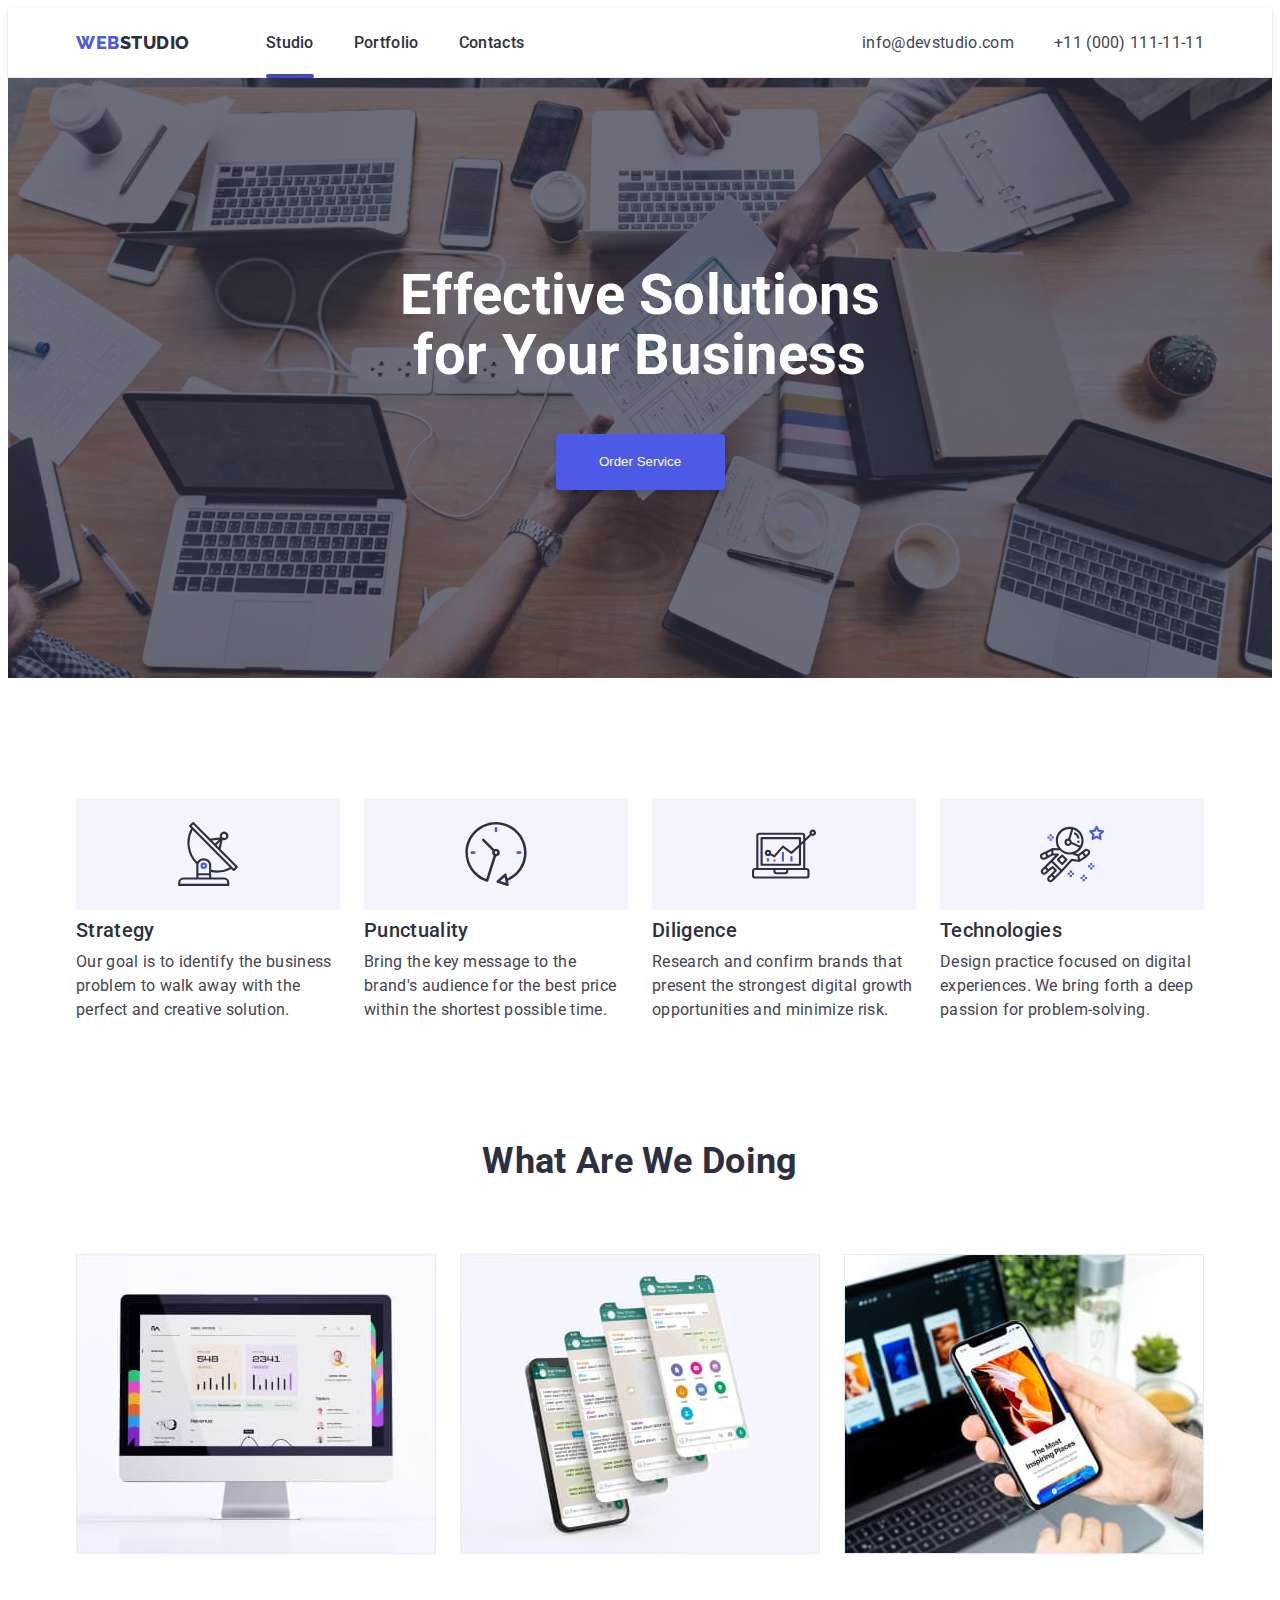
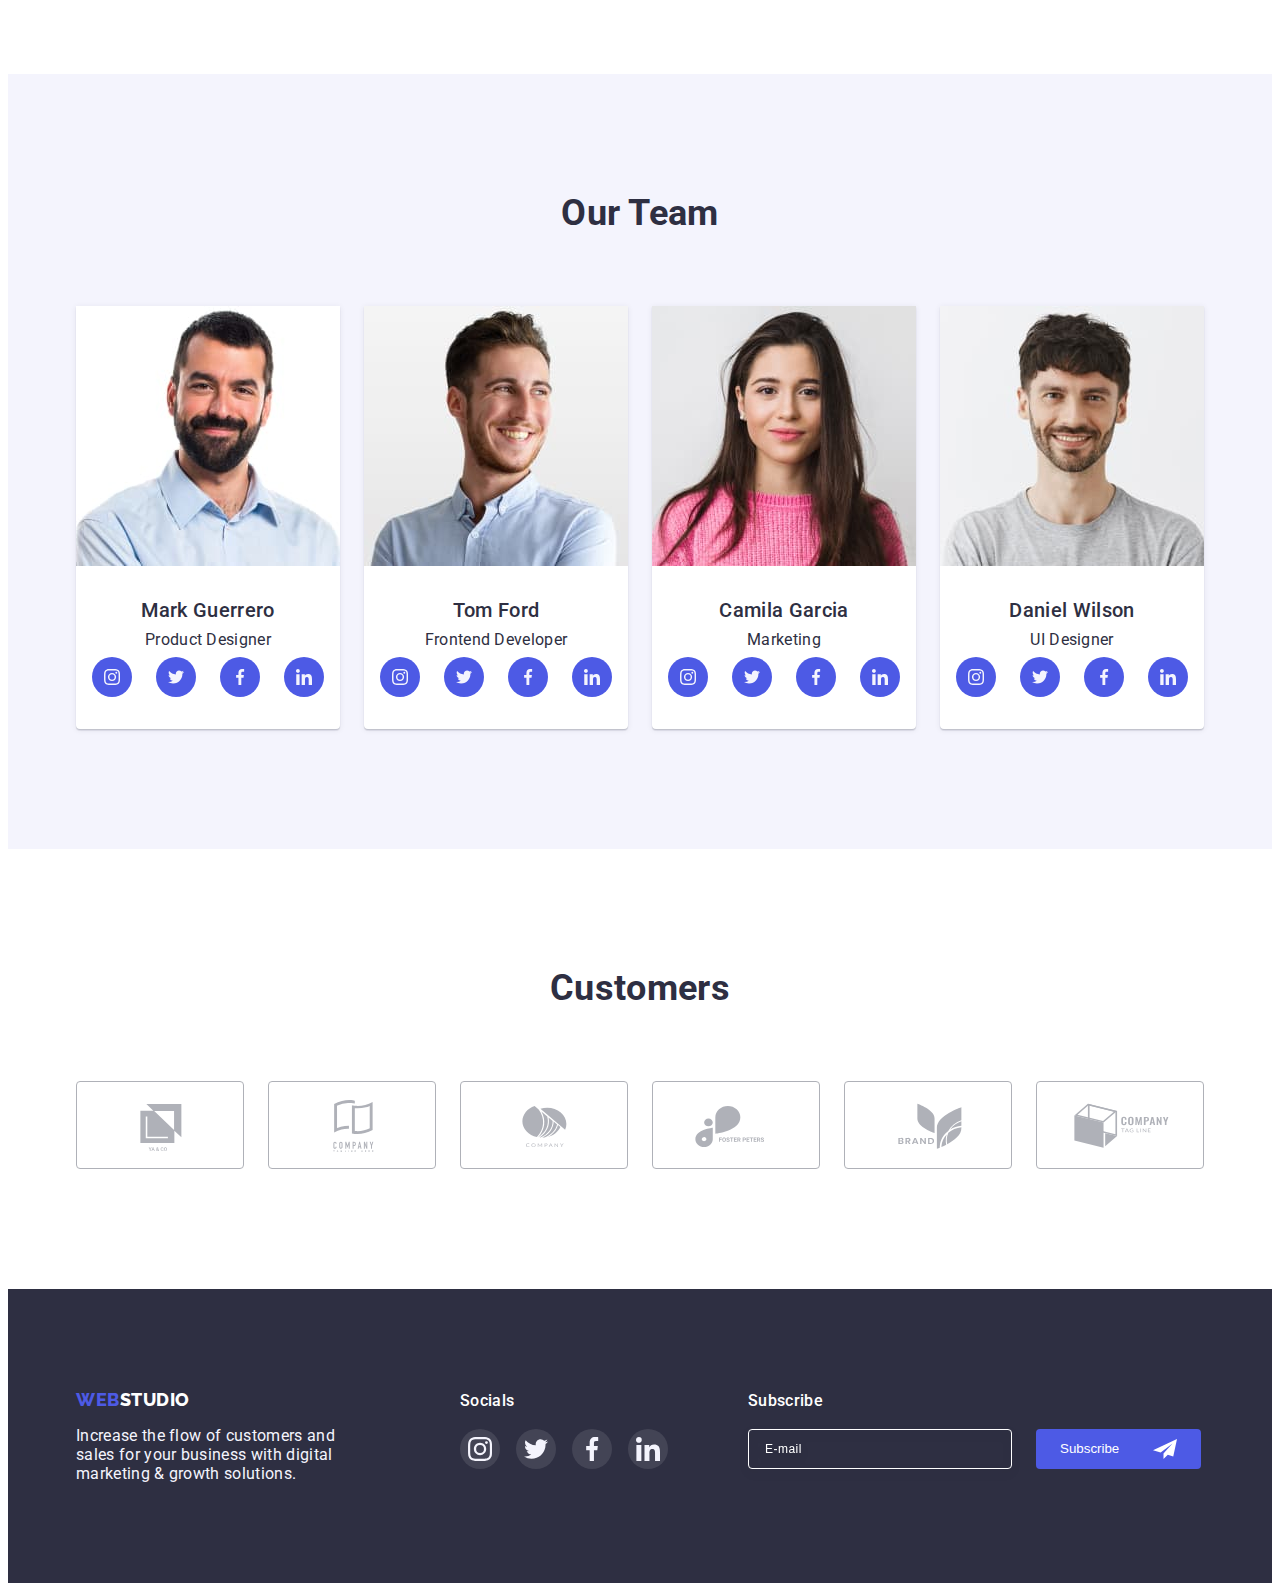
==== commit 4826f435: "full update files" ====
--- a/index.html
+++ b/index.html
@@ -4,17 +4,12 @@
     <meta charset="UTF-8" />
     <meta http-equiv="X-UA-Compatible" content="IE=edge" />
     <meta name="viewport" content="width=device-width, initial-scale=1.0" />
-    <title>Studio</title>
-
     <!-- FONTS -->
-
     <link
       href="https://fonts.googleapis.com/css2?family=Raleway:wght@800&family=Roboto:wght@400;500;700&display=swap"
       rel="stylesheet"
     />
-
     <!-- NORMALIZE -->
-
     <link
       rel="stylesheet"
       href="https://cdnjs.cloudflare.com/ajax/libs/modern-normalize/1.1.0/modern-normalize.min.css"
@@ -22,130 +17,138 @@
       crossorigin="anonymous"
       referrerpolicy="no-referrer"
     />
-
     <!-- STYLES -->
     <link rel="stylesheet" href="./css/styles.css" />
+    <!-- PAGE TAB NAME -->
+    <title>WebStudio</title>
   </head>
   <body>
     <!-- HEADER SECTION -->
-
     <header class="header-section">
-      <div class="container">
-        <div class="header-container">
-          <nav class="navigation-tabs">
-            <a href="./index.html" class="web-studio-title top-logo"
-              ><span class="web-color">WEB</span>STUDIO</a
-            >
-            <ul class="tabs-list">
-              <li>
-                <a href="./index.html" class="tab-item active">Studio</a>
-              </li>
-              <li>
-                <a href="./portfolio.html" class="tab-item tab-item-portfolio"
-                  >Portfolio</a
-                >
-              </li>
-              <li><a href="./contacts.html" class="tab-item">Contacts</a></li>
-            </ul>
-          </nav>
-          <address class="address">
-            <ul class="address-list">
-              <li>
-                <a
-                  href="mailto:info@devstudio.com"
-                  class="address-item mail-address"
-                  >info@devstudio.com</a
-                >
-              </li>
-              <li>
-                <a href="tel:+110001111111" class="address-item phone-address"
-                  >+11 (000) 111-11-11</a
-                >
-              </li>
-            </ul>
-          </address>
-          <!-- MOBILE BUTTON -->
-          <button
-            type="button"
-            class="header-mobile-button js-open-menu"
-            aria-expanded="false"
-            aria-controls="mobile-menu"
+      <div class="container header-container">
+        <nav class="nav-section">
+          <a class="logo top-logo" aria-label="WebStudio" href="./index.html"
+            ><span class="web-color">WEB</span>STUDIO</a
           >
-            <svg
-              class="menu-icon-button"
-              aria-label="Переключатель мобильного меню"
-            >
-              <use
-                class="burger-icon"
-                href="./images/icons.svg#burger-menu"
-              ></use>
-            </svg>
-          </button>
-        </div>
+          <ul class="tab-list">
+            <li class="tab-item">
+              <a
+                class="tab-link-item active-link"
+                aria-label="Studio"
+                href="./index.html"
+                >Studio</a
+              >
+            </li>
+            <li class="tab-item">
+              <a
+                class="tab-link-item"
+                aria-label="Portfolio"
+                href="./portfolio.html"
+                >Portfolio</a
+              >
+            </li>
+            <li class="tab-item">
+              <a class="tab-link-item" aria-label="Contacts" href="#"
+                >Contacts</a
+              >
+            </li>
+          </ul>
+        </nav>
+        <address class="address-section">
+          <ul class="address-list">
+            <li class="address-item">
+              <a
+                class="address-link-item"
+                aria-label="Mail"
+                href="mailto:info@devstudio.com"
+                >info@devstudio.com</a
+              >
+            </li>
+            <li class="address-item">
+              <a
+                class="address-link-item"
+                aria-label="Phone"
+                href="tel:+111111111"
+                >+11 (000) 111-11-11</a
+              >
+            </li>
+          </ul>
+        </address>
+        <!-- MENU MOBILE BUTTON -->
+        <button
+          class="header-mobile-btn js-open-menu"
+          type="button"
+          aria-expanded="false"
+          aria-controls="mobile-menu"
+        >
+          <svg
+            class="header-mobile-btn-icon"
+            aria-label="Переключатель мобильного меню"
+          >
+            <use href="./icons/icons.svg#burger-menu"></use>
+          </svg>
+        </button>
       </div>
     </header>
-
-    <!-- MAIN UNIQUE SECTION-->
-
-    <main class="main-container">
-      <!-- Hero Section - Done -->
+    <main>
+      <!-- HERO SECTION -->
       <section class="hero-section overlay">
-        <div class="hero-container">
+        <div class="hero-content">
           <h1 class="h1-title">Effective Solutions for Your Business</h1>
-          <button type="button" class="button hero-button" data-modal-open>
+          <button class="btn hero-btn" type="button" data-modal-open>
             Order Service
           </button>
         </div>
       </section>
-      <!-- Features Section -->
+      <!-- FEATURES SECTION -->
       <section class="features-section">
-        <div class="container">
-          <h2 class="visually-hidden">Features</h2>
-          <ul class="feature-list">
-            <li class="feature-item">
-              <div class="feature-icon-container">
-                <svg class="feature-icon">
-                  <use href="./images/icons.svg#strategy"></use>
+        <div class="container features-container">
+          <h2 class="h2-title visually-hidden">Features</h2>
+          <ul class="features-list">
+            <li class="features-item">
+              <div class="features-icon-container">
+                <svg width="64" height="64">
+                  <use href="./icons/icons.svg#strategy"></use>
                 </svg>
               </div>
-              <h3 class="h3-title">Strategy</h3>
-              <p class="feature-text">
+              <h3 class="h3-title features-title">Strategy</h3>
+              <p class="features-text">
                 Our goal is to identify the business problem to walk away with
                 the perfect and creative solution.
               </p>
             </li>
-            <li class="feature-item">
-              <div class="feature-icon-container">
-                <svg class="feature-icon">
-                  <use href="./images/icons.svg#punctuality"></use>
+            <li class="features-item">
+              <div class="features-icon-container">
+                <svg width="64" height="64">
+                  <use href="./icons/icons.svg#punctuality"></use>
                 </svg>
               </div>
-              <h3 class="h3-title">Punctuality</h3>
-              <p class="feature-text">
+              <h3 class="h3-title features-title">Punctuality</h3>
+              <p class="features-text">
                 Bring the key message to the brand's audience for the best price
                 within the shortest possible time.
               </p>
             </li>
-            <li class="feature-item">
-              <div class="feature-icon-container">
-                <svg class="feature-icon">
-                  <use href="./images/icons.svg#diligence"></use>
+            <li class="features-item">
+              <div class="features-icon-container">
+                <svg width="64" height="64">
+                  <use href="./icons/icons.svg#diligence"></use>
                 </svg>
               </div>
-              <h3 class="h3-title">Diligence</h3>
-              <p class="feature-text">
+              <h3 class="h3-title features-title">Diligence</h3>
+              <p class="features-text">
                 Research and confirm brands that present the strongest digital
                 growth opportunities and minimize risk.
               </p>
             </li>
-            <li class="feature-item">
-              <div class="feature-icon-container">
-                <svg class="feature-icon">
-                  <use href="./images/icons.svg#technologies"></use>
+            <li class="features-item">
+              <div class="features-icon-container">
+                <svg width="64" height="64">
+                  <use href="./icons/icons.svg#technologies"></use>
                 </svg>
               </div>
-              <h3 class="h3-title">Technologies</h3>
-              <p class="feature-text">
+              <h3 class="h3-title features-title">Technologies</h3>
+              <p class="features-text">
                 Design practice focused on digital experiences. We bring forth a
                 deep passion for problem-solving.
               </p>
@@ -153,19 +156,19 @@
           </ul>
         </div>
       </section>
-      <!-- What Are We Doing Section -->
-      <section class="waw-doing-section">
-        <div class="container">
-          <h2 class="h2-title">What are we doing</h2>
+      <!-- WORK SECTION -->
+      <section class="work-section">
+        <div class="container work-container">
+          <h2 class="h2-title work-title">What Are We Doing</h2>
           <ul class="work-list">
             <li class="work-item">
               <img
                 srcset="
-                  ./images/what-are-we-doing/1st-pic.jpg    1x,
-                  ./images/what-are-we-doing/1st-pic-2x.jpg 2x
+                  ./images/studio-tab/work-section/360px-300px/1st-picture-1x.jpg 1x,
+                  ./images/studio-tab/work-section/360px-300px/1st-picture-2x.jpg 2x
                 "
-                src="./images/what-are-we-doing/1st-pic.jpg"
-                alt="1st pic"
+                src="./images/studio-tab/work-section/360px-300px/1st-picture-1x.jpg"
+                alt="App Diagram"
                 width="360"
                 height="300"
               />
@@ -173,11 +176,11 @@
             <li class="work-item">
               <img
                 srcset="
-                  ./images/what-are-we-doing/2nd-pic.jpg    1x,
-                  ./images/what-are-we-doing/2nd-pic-2x.jpg 2x
+                  ./images/studio-tab/work-section/360px-300px/2nd-picture-1x.jpg 1x,
+                  ./images/studio-tab/work-section/360px-300px/2nd-picture-2x.jpg 2x
                 "
-                src="./images/what-are-we-doing/2nd-pic.jpg"
-                alt="2nd pic"
+                src="./images/studio-tab/work-section/360px-300px/2nd-picture-1x.jpg"
+                alt="App Elements"
                 width="360"
                 height="300"
               />
@@ -185,11 +188,11 @@
             <li class="work-item">
               <img
                 srcset="
-                  ./images/what-are-we-doing/3d-pic.jpg    1x,
-                  ./images/what-are-we-doing/3d-pic-2x.jpg 2x
+                  ./images/studio-tab/work-section/360px-300px/3d-picture-1x.jpg 1x,
+                  ./images/studio-tab/work-section/360px-300px/3d-picture-2x.jpg 2x
                 "
-                src="./images/what-are-we-doing/3d-pic.jpg"
-                alt="3d pic"
+                src="./images/studio-tab/work-section/360px-300px/3d-picture-1x.jpg"
+                alt="App Work Check"
                 width="360"
                 height="300"
               />
@@ -197,57 +200,75 @@
           </ul>
         </div>
       </section>
-      <!-- Our Team Section -->
-      <section class="our-team-section">
-        <div class="container our-team-container">
-          <h2 class="h2-title">Our Team</h2>
+      <!-- TEAM SECTION -->
+      <section class="team-section">
+        <div class="container team-container">
+          <h2 class="h2-title team-title">Our Team</h2>
           <ul class="team-list">
             <li class="team-item">
-              <picture>
-                <source
-                  srcset="
-                    ./images/our-team/1-mark-photo.jpg    1x,
-                    ./images/our-team/1-mark-photo-2x.jpg 2x
-                  "
-                  media="(min-width: 320px)"
-                />
-                <img
-                  class="team-img"
-                  src="./images/our-team/1-mark-photo.jpg"
-                  alt="Mark Guerrero"
-                  width="264"
-                  height="260"
-                />
-              </picture>
-              <div class="team-desc">
-                <h3 class="h3-title">Mark Guerrero</h3>
-                <p class="text-section">Product Designer</p>
-                <ul class="team-socials">
-                  <li class="team-social-item">
-                    <a class="social-link team-link" href="#">
-                      <svg class="team-icon">
-                        <use href="./images/icons.svg#instagram"></use>
-                      </svg>
-                    </a>
-                  </li>
-                  <li class="team-social-item">
-                    <a class="social-link team-link" href="#">
-                      <svg class="team-icon">
-                        <use href="./images/icons.svg#twitter"></use>
-                      </svg>
-                    </a>
-                  </li>
-                  <li class="team-social-item">
-                    <a class="social-link team-link" href="#">
-                      <svg class="team-icon">
-                        <use href="./images/icons.svg#facebook"></use>
-                      </svg>
-                    </a>
-                  </li>
-                  <li class="team-social-item">
-                    <a class="social-link team-link" href="#">
-                      <svg class="team-icon">
-                        <use href="./images/icons.svg#linkedin"></use>
+              <img
+                srcset="
+                  ./images/studio-tab/team-section/264px-260px/1-mark-1x.jpg 1x,
+                  ./images/studio-tab/team-section/264px-260px/1-mark-2x.jpg 2x
+                "
+                src="./images/studio-tab/team-section/264px-260px/1-mark-1x.jpg"
+                alt="Mark Guerrero Photo"
+                width="264"
+                height="260"
+              />
+              <div class="team-item-desc">
+                <h3 class="h3-title team-item-title">Mark Guerrero</h3>
+                <p class="team-text">Product Designer</p>
+                <ul class="team-socials-list">
+                  <li class="team-socials-item">
+                    <a
+                      class="team-socials-item-link"
+                      target="_blank"
+                      rel="noopener nofollow noreferrer"
+                      aria-label="Instagram"
+                      href="https://instagram.com/"
+                    >
+                      <svg class="team-icon">
+                        <use href="./icons/icons.svg#instagram"></use>
+                      </svg>
+                    </a>
+                  </li>
+                  <li class="team-socials-item">
+                    <a
+                      class="team-socials-item-link"
+                      target="_blank"
+                      rel="noopener nofollow noreferrer"
+                      aria-label="Twitter"
+                      href="https://twitter.com/"
+                    >
+                      <svg class="team-icon">
+                        <use href="./icons/icons.svg#twitter"></use>
+                      </svg>
+                    </a>
+                  </li>
+                  <li class="team-socials-item">
+                    <a
+                      class="team-socials-item-link"
+                      target="_blank"
+                      rel="noopener nofollow noreferrer"
+                      aria-label="Facebook"
+                      href="https://facebook.com/"
+                    >
+                      <svg class="team-icon">
+                        <use href="./icons/icons.svg#facebook"></use>
+                      </svg>
+                    </a>
+                  </li>
+                  <li class="team-socials-item">
+                    <a
+                      class="team-socials-item-link"
+                      target="_blank"
+                      rel="noopener nofollow noreferrer"
+                      aria-label="LinkedIn"
+                      href="https://linkedin.com/"
+                    >
+                      <svg class="team-icon">
+                        <use href="./icons/icons.svg#linkedin"></use>
                       </svg>
                     </a>
                   </li>
@@ -255,51 +276,69 @@
               </div>
             </li>
             <li class="team-item">
-              <picture>
-                <source
-                  srcset="
-                    ./images/our-team/2-tom-photo.jpg    1x,
-                    ./images/our-team/2-tom-photo-2x.jpg 2x
-                  "
-                  media="(min-width: 320px)"
-                />
-                <img
-                  class="team-img"
-                  src="./images/our-team/2-tom-photo.jpg"
-                  alt="Tom Ford"
-                  width="264"
-                  height="260"
-                />
-              </picture>
-              <div class="team-desc">
-                <h3 class="h3-title">Tom Ford</h3>
-                <p class="text-section">Frontend Developer</p>
-                <ul class="team-socials">
-                  <li class="team-social-item">
-                    <a class="social-link team-link" href="#">
-                      <svg class="team-icon">
-                        <use href="./images/icons.svg#instagram"></use>
-                      </svg>
-                    </a>
-                  </li>
-                  <li class="team-social-item">
-                    <a class="social-link team-link" href="#">
-                      <svg class="team-icon">
-                        <use href="./images/icons.svg#twitter"></use>
-                      </svg>
-                    </a>
-                  </li>
-                  <li class="team-social-item">
-                    <a class="social-link team-link" href="#">
-                      <svg class="team-icon">
-                        <use href="./images/icons.svg#facebook"></use>
-                      </svg>
-                    </a>
-                  </li>
-                  <li class="team-social-item">
-                    <a class="social-link team-link" href="#">
-                      <svg class="team-icon">
-                        <use href="./images/icons.svg#linkedin"></use>
+              <img
+                srcset="
+                  ./images/studio-tab/team-section/264px-260px/2-tom-1x.jpg 1x,
+                  ./images/studio-tab/team-section/264px-260px/2-tom-2x.jpg 2x
+                "
+                src="./images/studio-tab/team-section/264px-260px/2-tom-1x.jpg"
+                alt="Tom Ford Photo"
+                width="264"
+                height="260"
+              />
+              <div class="team-item-desc">
+                <h3 class="h3-title team-item-title">Tom Ford</h3>
+                <p class="team-text">Frontend Developer</p>
+                <ul class="team-socials-list">
+                  <li class="team-socials-item">
+                    <a
+                      class="team-socials-item-link"
+                      target="_blank"
+                      rel="noopener nofollow noreferrer"
+                      aria-label="Instagram"
+                      href="https://instagram.com/"
+                    >
+                      <svg class="team-icon">
+                        <use href="./icons/icons.svg#instagram"></use>
+                      </svg>
+                    </a>
+                  </li>
+                  <li class="team-socials-item">
+                    <a
+                      class="team-socials-item-link"
+                      target="_blank"
+                      rel="noopener nofollow noreferrer"
+                      aria-label="Twitter"
+                      href="https://twitter.com/"
+                    >
+                      <svg class="team-icon">
+                        <use href="./icons/icons.svg#twitter"></use>
+                      </svg>
+                    </a>
+                  </li>
+                  <li class="team-socials-item">
+                    <a
+                      class="team-socials-item-link"
+                      target="_blank"
+                      rel="noopener nofollow noreferrer"
+                      aria-label="Facebook"
+                      href="https://facebook.com/"
+                    >
+                      <svg class="team-icon">
+                        <use href="./icons/icons.svg#facebook"></use>
+                      </svg>
+                    </a>
+                  </li>
+                  <li class="team-socials-item">
+                    <a
+                      class="team-socials-item-link"
+                      target="_blank"
+                      rel="noopener nofollow noreferrer"
+                      aria-label="LinkedIn"
+                      href="https://linkedin.com/"
+                    >
+                      <svg class="team-icon">
+                        <use href="./icons/icons.svg#linkedin"></use>
                       </svg>
                     </a>
                   </li>
@@ -307,51 +346,69 @@
               </div>
             </li>
             <li class="team-item">
-              <picture>
-                <source
-                  srcset="
-                    ./images/our-team/3-camila-photo.jpg    1x,
-                    ./images/our-team/3-camila-photo-2x.jpg 2x
-                  "
-                  media="(min-width: 320px)"
-                />
-                <img
-                  class="team-img"
-                  src="./images/our-team/3-camila-photo.jpg"
-                  alt="Camila Garcia"
-                  width="264"
-                  height="260"
-                />
-              </picture>
-              <div class="team-desc">
-                <h3 class="h3-title">Camila Garcia</h3>
-                <p class="text-section">Marketing</p>
-                <ul class="team-socials">
-                  <li class="team-social-item">
-                    <a class="social-link team-link" href="#">
-                      <svg class="team-icon">
-                        <use href="./images/icons.svg#instagram"></use>
-                      </svg>
-                    </a>
-                  </li>
-                  <li class="team-social-item">
-                    <a class="social-link team-link" href="#">
-                      <svg class="team-icon">
-                        <use href="./images/icons.svg#twitter"></use>
-                      </svg>
-                    </a>
-                  </li>
-                  <li class="team-social-item">
-                    <a class="social-link team-link" href="#">
-                      <svg class="team-icon">
-                        <use href="./images/icons.svg#facebook"></use>
-                      </svg>
-                    </a>
-                  </li>
-                  <li class="team-social-item">
-                    <a class="social-link team-link" href="#">
-                      <svg class="team-icon">
-                        <use href="./images/icons.svg#linkedin"></use>
+              <img
+                srcset="
+                  ./images/studio-tab/team-section/264px-260px/3-camilla-1x.jpg 1x,
+                  ./images/studio-tab/team-section/264px-260px/3-camilla-2x.jpg 2x
+                "
+                src="./images/studio-tab/team-section/264px-260px/3-camilla-1x.jpg"
+                alt="Camila Garcia Photo"
+                width="264"
+                height="260"
+              />
+              <div class="team-item-desc">
+                <h3 class="h3-title team-item-title">Camila Garcia</h3>
+                <p class="team-text">Marketing</p>
+                <ul class="team-socials-list">
+                  <li class="team-socials-item">
+                    <a
+                      class="team-socials-item-link"
+                      target="_blank"
+                      rel="noopener nofollow noreferrer"
+                      aria-label="Instagram"
+                      href="https://instagram.com/"
+                    >
+                      <svg class="team-icon">
+                        <use href="./icons/icons.svg#instagram"></use>
+                      </svg>
+                    </a>
+                  </li>
+                  <li class="team-socials-item">
+                    <a
+                      class="team-socials-item-link"
+                      target="_blank"
+                      rel="noopener nofollow noreferrer"
+                      aria-label="Twitter"
+                      href="https://twitter.com/"
+                    >
+                      <svg class="team-icon">
+                        <use href="./icons/icons.svg#twitter"></use>
+                      </svg>
+                    </a>
+                  </li>
+                  <li class="team-socials-item">
+                    <a
+                      class="team-socials-item-link"
+                      target="_blank"
+                      rel="noopener nofollow noreferrer"
+                      aria-label="Facebook"
+                      href="https://facebook.com/"
+                    >
+                      <svg class="team-icon">
+                        <use href="./icons/icons.svg#facebook"></use>
+                      </svg>
+                    </a>
+                  </li>
+                  <li class="team-socials-item">
+                    <a
+                      class="team-socials-item-link"
+                      target="_blank"
+                      rel="noopener nofollow noreferrer"
+                      aria-label="LinkedIn"
+                      href="https://linkedin.com/"
+                    >
+                      <svg class="team-icon">
+                        <use href="./icons/icons.svg#linkedin"></use>
                       </svg>
                     </a>
                   </li>
@@ -359,51 +416,69 @@
               </div>
             </li>
             <li class="team-item">
-              <picture>
-                <source
-                  srcset="
-                    ./images/our-team/4-daniel-photo.jpg    1x,
-                    ./images/our-team/4-daniel-photo-2x.jpg 2x
-                  "
-                  media="(min-width: 320px)"
-                />
-                <img
-                  class="team-img"
-                  src="./images/our-team/4-daniel-photo.jpg"
-                  alt="Daniel Wilson"
-                  width="264"
-                  height="260"
-                />
-              </picture>
-              <div class="team-desc">
-                <h3 class="h3-title">Daniel Wilson</h3>
-                <p class="text-section">UI Designer</p>
-                <ul class="team-socials">
-                  <li class="team-social-item">
-                    <a class="social-link team-link" href="#">
-                      <svg class="team-icon">
-                        <use href="./images/icons.svg#instagram"></use>
-                      </svg>
-                    </a>
-                  </li>
-                  <li class="team-social-item">
-                    <a class="social-link team-link" href="#">
-                      <svg class="team-icon">
-                        <use href="./images/icons.svg#twitter"></use>
-                      </svg>
-                    </a>
-                  </li>
-                  <li class="team-social-item">
-                    <a class="social-link team-link" href="#">
-                      <svg class="team-icon">
-                        <use href="./images/icons.svg#facebook"></use>
-                      </svg>
-                    </a>
-                  </li>
-                  <li class="team-social-item">
-                    <a class="social-link team-link" href="#">
-                      <svg class="team-icon">
-                        <use href="./images/icons.svg#linkedin"></use>
+              <img
+                srcset="
+                  ./images/studio-tab/team-section/264px-260px/4-daniel-1x.jpg 1x,
+                  ./images/studio-tab/team-section/264px-260px/4-daniel-2x.jpg 2x
+                "
+                src="./images/studio-tab/team-section/264px-260px/4-daniel-1x.jpg"
+                alt="Daniel Wilson Photo"
+                width="264"
+                height="260"
+              />
+              <div class="team-item-desc">
+                <h3 class="h3-title team-item-title">Daniel Wilson</h3>
+                <p class="team-text">UI Designer</p>
+                <ul class="team-socials-list">
+                  <li class="team-socials-item">
+                    <a
+                      class="team-socials-item-link"
+                      target="_blank"
+                      rel="noopener nofollow noreferrer"
+                      aria-label="Instagram"
+                      href="https://instagram.com/"
+                    >
+                      <svg class="team-icon">
+                        <use href="./icons/icons.svg#instagram"></use>
+                      </svg>
+                    </a>
+                  </li>
+                  <li class="team-socials-item">
+                    <a
+                      class="team-socials-item-link"
+                      target="_blank"
+                      rel="noopener nofollow noreferrer"
+                      aria-label="Twitter"
+                      href="https://twitter.com/"
+                    >
+                      <svg class="team-icon">
+                        <use href="./icons/icons.svg#twitter"></use>
+                      </svg>
+                    </a>
+                  </li>
+                  <li class="team-socials-item">
+                    <a
+                      class="team-socials-item-link"
+                      target="_blank"
+                      rel="noopener nofollow noreferrer"
+                      aria-label="Facebook"
+                      href="https://facebook.com/"
+                    >
+                      <svg class="team-icon">
+                        <use href="./icons/icons.svg#facebook"></use>
+                      </svg>
+                    </a>
+                  </li>
+                  <li class="team-socials-item">
+                    <a
+                      class="team-socials-item-link"
+                      target="_blank"
+                      rel="noopener nofollow noreferrer"
+                      aria-label="LinkedIn"
+                      href="https://linkedin.com/"
+                    >
+                      <svg class="team-icon">
+                        <use href="./icons/icons.svg#linkedin"></use>
                       </svg>
                     </a>
                   </li>
@@ -413,50 +488,74 @@
           </ul>
         </div>
       </section>
-      <!-- Customers Section -->
+      <!-- CUSTOMERS SECTION -->
       <section class="customers-section">
         <div class="container customers-container">
-          <h2 class="h2-title">Customers</h2>
+          <h2 class="h2-title customers-title">Customers</h2>
           <ul class="customers-list">
-            <li class="customer-item">
-              <a class="customer-link" href="">
-                <svg class="customer-icon">
-                  <use href="./images/icons.svg#ya-co"></use>
-                </svg>
-              </a>
-            </li>
-            <li class="customer-item">
-              <a class="customer-link" href="">
-                <svg class="customer-icon">
-                  <use href="./images/icons.svg#company-tagline-here"></use>
-                </svg>
-              </a>
-            </li>
-            <li class="customer-item">
-              <a class="customer-link" href="">
-                <svg class="customer-icon">
-                  <use href="./images/icons.svg#company"></use>
-                </svg>
-              </a>
-            </li>
-            <li class="customer-item">
-              <a class="customer-link" href="">
-                <svg class="customer-icon">
-                  <use href="./images/icons.svg#foster-peters"></use>
-                </svg>
-              </a>
-            </li>
-            <li class="customer-item">
-              <a class="customer-link" href="">
-                <svg class="customer-icon">
-                  <use href="./images/icons.svg#brand"></use>
-                </svg>
-              </a>
-            </li>
-            <li class="customer-item">
-              <a class="customer-link" href="">
-                <svg class="customer-icon">
-                  <use href="./images/icons.svg#company-tag-line"></use>
+            <li class="customers-item">
+              <a
+                class="customers-item-link"
+                aria-label="Ya&Co Company"
+                href="#"
+              >
+                <svg class="customers-icon">
+                  <use href="./icons/icons.svg#ya-co"></use>
+                </svg>
+              </a>
+            </li>
+            <li class="customers-item">
+              <a
+                class="customers-item-link"
+                aria-label="Company Tagline Here"
+                href="#"
+              >
+                <svg class="customers-icon">
+                  <use href="./icons/icons.svg#company-tagline-here"></use>
+                </svg>
+              </a>
+            </li>
+            <li class="customers-item">
+              <a
+                class="customers-item-link"
+                aria-label="Company Company"
+                href="#"
+              >
+                <svg class="customers-icon">
+                  <use href="./icons/icons.svg#company"></use>
+                </svg>
+              </a>
+            </li>
+            <li class="customers-item">
+              <a
+                class="customers-item-link"
+                aria-label="Foster Peters Company"
+                href="#"
+              >
+                <svg class="customers-icon">
+                  <use href="./icons/icons.svg#foster-peters"></use>
+                </svg>
+              </a>
+            </li>
+            <li class="customers-item">
+              <a
+                class="customers-item-link"
+                aria-label="Brand Company"
+                href="#"
+              >
+                <svg class="customers-icon">
+                  <use href="./icons/icons.svg#brand"></use>
+                </svg>
+              </a>
+            </li>
+            <li class="customers-item">
+              <a
+                class="customers-item-link"
+                aria-label="Company Tag Line"
+                href="#"
+              >
+                <svg class="customers-icon">
+                  <use href="./icons/icons.svg#company-tag-line"></use>
                 </svg>
               </a>
             </li>
@@ -464,14 +563,13 @@
         </div>
       </section>
     </main>
-    <!-- Footer Section -->
-    <footer class="footer">
-      <div class="container">
-        <div class="footer-list">
-          <div class="footer-info-container">
-            <a href="./index.html" class="web-studio-title bottom-logo"
-              ><span class="web-color">WEB</span
-              ><span class="studio-color">STUDIO</span></a
+    <!-- FOOTER SECTION -->
+    <footer class="footer-section">
+      <div class="container footer-container">
+        <div class="footer-content-and-socials-container">
+          <div class="footer-content">
+            <a class="logo bot-logo" aria-label="WebStudio" href="./index.html"
+              ><span class="web-color">WEB</span>STUDIO</a
             >
             <p class="footer-text">
               Increase the flow of customers and sales for your business with
@@ -479,194 +577,242 @@
             </p>
           </div>
           <div class="footer-socials-container">
-            <p class="footer-text footer-title">Social Media</p>
+            <h3 class="h3-title footer-title">Socials</h3>
             <ul class="footer-socials-list">
-              <li>
-                <a class="social-link footer-link" href="#">
-                  <svg class="footer-icon">
-                    <use href="./images/icons.svg#instagram"></use>
-                  </svg>
-                </a>
+              <li class="footer-socials-item">
+                <a
+                  class="footer-socials-item-link"
+                  aria-label=""
+                  href="https://instagram.com/"
+                  ><svg class="footer-icon">
+                    <use href="./icons/icons.svg#instagram"></use></svg
+                ></a>
               </li>
-              <li>
-                <a class="social-link footer-link" href="#">
-                  <svg class="footer-icon">
-                    <use href="./images/icons.svg#twitter"></use>
-                  </svg>
-                </a>
+              <li class="footer-socials-item">
+                <a
+                  class="footer-socials-item-link"
+                  aria-label=""
+                  href="https://twitter.com/"
+                  ><svg class="footer-icon">
+                    <use href="./icons/icons.svg#twitter"></use></svg
+                ></a>
               </li>
-              <li>
-                <a class="social-link footer-link" href="#">
-                  <svg class="footer-icon">
-                    <use href="./images/icons.svg#facebook"></use>
-                  </svg>
-                </a>
+              <li class="footer-socials-item">
+                <a
+                  class="footer-socials-item-link"
+                  aria-label=""
+                  href="https://facebook.com/"
+                  ><svg class="footer-icon">
+                    <use href="./icons/icons.svg#facebook"></use></svg
+                ></a>
               </li>
-              <li>
-                <a class="social-link footer-link" href="#">
-                  <svg class="footer-icon">
-                    <use href="./images/icons.svg#linkedin"></use>
-                  </svg>
-                </a>
+              <li class="footer-socials-item">
+                <a
+                  class="footer-socials-item-link"
+                  aria-label=""
+                  href="https://linkedin.com/"
+                  ><svg class="footer-icon">
+                    <use href="./icons/icons.svg#linkedin"></use></svg
+                ></a>
               </li>
             </ul>
           </div>
-          <form class="subscribe-container">
-            <p class="footer-title">Subscribe</p>
-            <label for="footer-email" class="visually-hidden">Subscribe</label>
-            <input
-              type="email"
-              name="email"
-              class="footer-input"
-              id="footer-email"
-              placeholder="E-mail"
-            />
-            <button type="submit" class="button footer-button">
-              Subscribe<svg class="footer-icon button-footer-icon">
-                <use href="./images/icons.svg#telegram"></use>
-              </svg>
-            </button>
+        </div>
+        <div class="footer-form-container">
+          <h3 class="h3-title footer-title">Subscribe</h3>
+          <form class="footer-form">
+            <label class="visually-hidden" for="footer-email">Subsribe</label>
+            <div class="footer-form-group">
+              <input
+                class="footer-form-input"
+                type="email"
+                name="email"
+                id="footer-email"
+                placeholder="E-mail"
+              />
+              <button class="btn footer-form-btn" type="submit">
+                Subscribe
+                <svg class="footer-form-btn-icon">
+                  <use href="./icons/icons.svg#telegram"></use>
+                </svg>
+              </button>
+            </div>
           </form>
         </div>
       </div>
     </footer>
-    <!-- Modal Section -->
-    <div class="backdrop is-hidden" data-modal>
-      <div class="modal">
-        <button type="button" class="modal-button-close" data-modal-close>
-          <svg class="close-button-icon">
-            <use href="./images/icons.svg#close-button"></use>
+    <!-- MODAL WINDOW -->
+    <div class="modal-backdrop is-hidden" data-modal>
+      <div class="modal-container">
+        <button class="modal-btn-close" type="button" data-modal-close>
+          <svg class="modal-btn-close-icon">
+            <use href="./icons/icons.svg#close-button"></use>
           </svg>
         </button>
         <h3 class="h3-title modal-title">
           Leave your contacts and we will call you back
         </h3>
         <form class="modal-form">
-          <label for="modal-name" class="modal-name">Name</label>
-          <div class="modal-input-field">
+          <label class="modal-input-label" for="modal-name">Name</label>
+          <div class="modal-input-container">
             <input
+              class="modal-input-field"
               type="text"
               name="name"
               id="modal-name"
-              class="modal-input"
             />
-            <svg class="modal-icon person">
-              <use href="./images/icons.svg#person"></use>
+            <svg class="modal-input-icon person">
+              <use href="./icons/icons.svg#person"></use>
             </svg>
           </div>
-          <label for="modal-phone" class="modal-name">Phone</label>
-          <div class="modal-input-field">
-            <input type="tel" name="tel" id="modal-phone" class="modal-input" />
-            <svg class="modal-icon phone">
-              <use href="./images/icons.svg#phone"></use>
+          <label class="modal-input-label" for="modal-phone">Phone</label>
+          <div class="modal-input-container">
+            <input
+              class="modal-input-field"
+              type="tel"
+              name="phone"
+              id="modal-phone"
+            />
+            <svg class="modal-input-icon">
+              <use href="./icons/icons.svg#phone"></use>
             </svg>
           </div>
-          <label for="modal-email" class="modal-name">Email</label>
-          <div class="modal-input-field">
+          <label class="modal-input-label" for="modal-email">Email</label>
+          <div class="modal-input-container">
             <input
+              class="modal-input-field"
               type="email"
               name="email"
               id="modal-email"
-              class="modal-input"
             />
-            <svg class="modal-icon email">
-              <use href="./images/icons.svg#email"></use>
+            <svg class="modal-input-icon">
+              <use href="./icons/icons.svg#email"></use>
             </svg>
           </div>
-          <label for="modal-comment" class="modal-name">Comment</label>
+          <label class="modal-input-label" for="modal-comment">Comment</label>
           <textarea
+            class="modal-input-field comment"
             name="comment"
             id="modal-comment"
-            class="modal-input comment modal-name"
             placeholder="Text input"
           ></textarea>
-          <label for="modal-checkbox" class="checkbox-name">
+          <label class="modal-checkbox-label" for="modal-checkbox">
             <input
+              class="modal-checkbox visually-hidden"
               type="checkbox"
               name="checkbox"
               id="modal-checkbox"
-              class="modal-checkbox visually-hidden"
               required
             />
             <svg class="checkbox-icon">
-              <use href="./images/icons.svg#confirm"></use>
+              <use href="./icons/icons.svg#confirm"></use>
             </svg>
-            <span
+            <span class="modal-privacy-policy-text"
               >I accept the terms and conditions of the
-              <a href="#" class="privacy-policy">Privacy Policy</a>
+              <a class="modal-privacy-policy-link" href="#">Privacy Policy</a>
             </span>
           </label>
-          <button type="submit" class="button hero-button modal-button">
-            Send
-          </button>
+          <button class="btn modal-btn-send" type="submit">Send</button>
         </form>
       </div>
     </div>
     <!-- MOBILE MENU -->
-    <div class="mobile-modal js-menu-container" id="mobile-menu">
+    <div class="mobile-menu-container js-menu-container" id="mobile-menu">
       <button
+        class="modal-btn-close mobile-menu-btn-close js-close-menu"
         type="button"
-        class="menu-button-close modal-button-close js-close-menu"
       >
-        <svg class="close-button-icon">
-          <use href="./images/icons.svg#close-button"></use>
+        <svg class="modal-btn-close-icon">
+          <use href="./icons/icons.svg#close-button"></use>
         </svg>
       </button>
-      <div class="mobile-container">
-        <ul class="mobile-tab-list">
-          <li class="mobile-tab-item">
-            <a href="./index.html" class="h3-title mobile-tab-item active-menu"
+      <div class="mobile-tabs-container">
+        <ul class="mobile-tabs-list">
+          <li class="mobile-tabs-item">
+            <a
+              class="mobile-tabs-item-link active-mobile-tab"
+              href="./index.html"
               >Studio</a
             >
           </li>
-          <li class="mobile-tab-item">
-            <a href="./portfolio.html" class="h3-title mobile-tab-item"
+          <li class="mobile-tabs-item">
+            <a class="mobile-tabs-item-link" href="./portfolio.html"
               >Portfolio</a
             >
           </li>
-          <li class="mobile-tab-item">
-            <a href="#" class="h3-title mobile-tab-item">Contacts</a>
+          <li class="mobile-tabs-item">
+            <a class="mobile-tabs-item-link" href="">Contacts</a>
           </li>
         </ul>
+      </div>
+      <div class="mobile-address-and-socials-container">
         <div class="mobile-address-container">
           <ul class="mobile-address-list">
             <li class="mobile-address-item">
-              <a href="tel:+110001111111" class="phone-mobile"
+              <a class="mobile-address-item-link tel" href="tel:+111111111"
                 >+11 (000) 111-11-11</a
               >
             </li>
             <li class="mobile-address-item">
-              <a href="mailto:info@devstudio.com" class="mail-mobile"
+              <a
+                class="mobile-address-item-link mail"
+                href="mailto:info@devstudio.com"
                 >info@devstudio.com</a
               >
             </li>
           </ul>
-          <ul class="modal-socials mobile-menu">
-            <li>
-              <a class="social-link team-link" href="#">
-                <svg class="mobile-icon">
-                  <use href="./images/icons.svg#instagram"></use>
-                </svg>
-              </a>
-            </li>
-            <li>
-              <a class="social-link team-link" href="#">
-                <svg class="mobile-icon">
-                  <use href="./images/icons.svg#twitter"></use>
-                </svg>
-              </a>
-            </li>
-            <li>
-              <a class="social-link team-link" href="#">
-                <svg class="mobile-icon">
-                  <use href="./images/icons.svg#facebook"></use>
-                </svg>
-              </a>
-            </li>
-            <li>
-              <a class="social-link team-link" href="#">
-                <svg class="mobile-icon">
-                  <use href="./images/icons.svg#linkedin"></use>
+        </div>
+        <div class="mobile-socials-container">
+          <ul class="team-socials-list mobile-socials-list">
+            <li class="team-socials-item">
+              <a
+                class="team-socials-item-link"
+                target="_blank"
+                rel="noopener nofollow noreferrer"
+                aria-label="Instagram"
+                href="https://instagram.com/"
+              >
+                <svg class="team-icon">
+                  <use href="./icons/icons.svg#instagram"></use>
+                </svg>
+              </a>
+            </li>
+            <li class="team-socials-item">
+              <a
+                class="team-socials-item-link"
+                target="_blank"
+                rel="noopener nofollow noreferrer"
+                aria-label="Twitter"
+                href="https://twitter.com/"
+              >
+                <svg class="team-icon">
+                  <use href="./icons/icons.svg#twitter"></use>
+                </svg>
+              </a>
+            </li>
+            <li class="team-socials-item">
+              <a
+                class="team-socials-item-link"
+                target="_blank"
+                rel="noopener nofollow noreferrer"
+                aria-label="Facebook"
+                href="https://facebook.com/"
+              >
+                <svg class="team-icon">
+                  <use href="./icons/icons.svg#facebook"></use>
+                </svg>
+              </a>
+            </li>
+            <li class="team-socials-item">
+              <a
+                class="team-socials-item-link"
+                target="_blank"
+                rel="noopener nofollow noreferrer"
+                aria-label="LinkedIn"
+                href="https://linkedin.com/"
+              >
+                <svg class="team-icon">
+                  <use href="./icons/icons.svg#linkedin"></use>
                 </svg>
               </a>
             </li>
@@ -674,7 +820,9 @@
         </div>
       </div>
     </div>
+    <!-- MODAL WINDOW SCRIPT -->
+    <script src="./js/modal.js"></script>
+    <!-- MOBILE WINDOW SCRIPT -->
     <script src="./js/mobile-menu.js"></script>
-    <script src="./js/modal.js"></script>
   </body>
 </html>
--- a/css/styles.css
+++ b/css/styles.css
@@ -1,76 +1,36 @@
+body {
+    font-family: Roboto, sans-serif;
+    font-style: normal;
+    font-weight: 400;
+    font-size: 16px;
+    letter-spacing: 0.02em;
+    color: var(--var-2-navy-blue);
+}
+
+/* VARIABLES */
+
 :root {
-    /* Colors */
-    --h1-buttonText-background: #FFFFFF;
-    --h2-h3-background: #2E2F42;
-    --nav-address-p: #434455;
-    --border-noActiveButton: #E7E9FC;
-    --footerActiveBackgroung: #31D0AA;
-    --activeButtonPortfolio-hover-focus: #404BBF;
-    --span-activeButton-background: #4D5AE5;
-    --background-studioWord-text: #F4F4FD;
-    --border-customersIcon: #8E8F99;
-    --modal-background: #FCFCFC;
-
-    /* Animations */
+    --var-1-iris: #4D5AE5;
+    --var-2-navy-blue: #2E2F42;
+    --var-3-slate: #434455;
+    --var-4-white: #FFFFFF;
+    --var-5-cornflower: #E7E9FC;
+    --var-6-ocean: #404BBF;
+    --var-7-cloud: #F4F4FD;
+    --var-8-light-slate: #AFB1B8;
+    --var-9-green: #31D0AA;
+    --var-10-dairy: #FCFCFC;
     --animation: 250ms cubic-bezier(0.4, 0, 0.2, 1);
 }
 
-body {
-    position: relative;
-    margin: 0 auto;
-    font-family: Roboto, sans-serif;
-    font-size: 16px;
-    line-height: 1.5;
-    letter-spacing: 0.02em;
-    background-color: var(--h1-buttonText-background);
-    color: var(--nav-address-p);
-}
-
-/* Main Button */
-.button {
-    display: inline-block;
-    font-family: Roboto, sans-serif;
-    font-weight: 500;
-    font-size: 16px;
-    line-height: 1.5;
-    cursor: pointer;
-}
-
-/* WebStudio Title */
-.web-studio-title {
-    font-family: Raleway, sans-serif;
-    font-weight: 800;
-    font-size: 18px;
-    line-height: 1.17;
-    letter-spacing: 0.03em;
-    text-decoration: none;
-    color: var(--nav-address-p);
-}
-
-/* All Social Links */
-.social-link {
-    display: flex;
-    justify-content: center;
-    align-items: center;
-    width: 40px;
-    height: 40px;
-    border-radius: 50%;
-}
-
-/* Active Page Status */
-.tab-item.active::after {
-    position: absolute;
-    bottom: 0;
-    transform: translateY(1px);
-    content: "";
-    display: block;
-    width: 100%;
-    height: 4px;
-    border-radius: 2px;
-    background-color: var(--activeButtonPortfolio-hover-focus);
-}
-
-/* Resets */
+/* RESETS */
+
+*,
+::after,
+::before {
+    box-sizing: border-box;
+}
+
 h1,
 h2,
 h3,
@@ -81,27 +41,31 @@
     margin: 0;
 }
 
+
+a {
+    text-decoration: none;
+    color: inherit;
+}
+
+ol,
+ul {
+    list-style: none;
+    margin: 0;
+    padding: 0;
+}
+
 img {
     display: block;
     max-width: 100%;
     height: auto;
 }
 
-ul {
-    list-style: none;
-    margin: 0;
-    padding: 0;
-}
-
-a {
-    text-decoration: none;
-}
-
 textarea {
     resize: none;
 }
 
-/* Visually Hidden Content */
+/* HIDDEN CONTENT */
+
 .visually-hidden {
     position: absolute;
     width: 1px;
@@ -115,48 +79,381 @@
     overflow: hidden;
 }
 
-/* Default Page Container */
+/* ALL BUTTONS */
+
+.btn {
+    display: inline-block;
+    padding: 16px 32px;
+    border-radius: 4px;
+    cursor: pointer;
+}
+
+/* CONTAINER */
+
+/* Responsive Mobile Container */
 .container {
     margin-left: auto;
     margin-right: auto;
-    padding: 0px 15px;
-}
-
-/* Mobile Page Container */
-@media screen and (min-width: 480px) and (max-width: 767px) {
+    padding: 0px 16px;
+}
+
+/* Mobile Container */
+@media screen and (min-width: 428px) and (max-width: 767px) {
     .container {
         width: 428px;
-        padding: 0px 16px;
-    }
-}
-
-/* Tablet Page Container */
+    }
+}
+
+/* Tablet Container */
 @media screen and (min-width: 768px) and (max-width: 1199px) {
     .container {
         width: 768px;
-        padding: 0px 16px;
-    }
-}
-
-/* PC Page Container */
+    }
+}
+
+/* PC Container */
 @media screen and (min-width: 1200px) {
     .container {
         width: 1158px;
-    }
-}
-
-/* H1 Title */
+        padding: 0px 15px;
+    }
+}
+
+/* LOGO */
+
+.logo {
+    font-family: Raleway, sans-serif;
+    font-weight: 800;
+    font-size: 18px;
+    letter-spacing: 0.03em;
+    line-height: 1.17;
+}
+
+/* ACTIVE LINK */
+
+.active-link::after {
+    position: absolute;
+    bottom: 0;
+    transform: translateY(1px);
+    content: "";
+    display: block;
+    width: 100%;
+    height: 4px;
+    border-radius: 2px;
+    background-color: var(--var-6-ocean);
+}
+
+/* Tablet Active-Link-After */
+@media screen and (min-width: 768px) and (max-width: 1199px) {
+    .active-link::after {
+        transform: translateY(3px);
+    }
+}
+
+/* ACTIVE MOBILE TAB */
+
+.active-mobile-tab {
+    color: var(--var-6-ocean);
+}
+
+/* H3 TITLE */
+
+.h3-title {
+    display: block;
+    font-weight: 500;
+    font-size: 20px;
+    line-height: 1.2;
+}
+
+/* H2 TITLE */
+
+.h2-title {
+    display: block;
+    font-weight: 700;
+    font-size: 36px;
+    line-height: 1.11;
+}
+
+/* //////////////////////// HEADER SECTION //////////////////////// */
+
+.header-section {
+    border-bottom: 1px solid var(--var-5-cornflower);
+    box-shadow: 0px 2px 1px rgba(46, 47, 66, 0.08), 
+    0px 1px 1px rgba(46, 47, 66, 0.16), 
+    0px 1px 6px rgba(46, 47, 66, 0.08);
+}
+
+.header-container {
+    display: flex;
+    align-items: center;
+}
+
+/* Mobile Header-Container */
+@media screen and (max-width: 767px) {
+    .header-container {
+        justify-content: space-between;
+    }
+}
+
+.web-color {
+    color: var(--var-1-iris);
+}
+
+.top-logo {
+    display: block;
+    padding: 24px 0px;
+}
+
+/* Mobile Top-Logo */
+@media screen and (max-width: 767px) {
+    .top-logo {
+        padding: 24px 0px 22px 0px;
+    }
+}
+
+/* Tablet Top-Logo */
+@media screen and (min-width: 768px) and (max-width: 1199px) {
+    .top-logo {
+        margin-right: 120px;
+    }
+}
+
+/* PC Top-Logo */
+@media screen and (min-width: 1200px) {
+    .top-logo {
+        margin-right: 76px;
+    }
+}
+
+.nav-section {
+    display: flex;
+    align-items: center;
+}
+
+.tab-list {
+    display: none;
+}
+
+/* Tablet / PC Tab-List */
+@media screen and (min-width: 768px) {
+    .tab-list {
+        display: flex;
+        gap: 40px;
+    }
+}
+
+.tab-item {
+    font-weight: 500;
+    line-height: 1.5;
+}
+
+.tab-link-item {
+    position: relative;
+    padding: 25px 0px;
+    transition: color var(--animation);
+}
+
+.tab-link-item:hover,
+.tab-link-item:focus {
+    color: var(--var-6-ocean);
+}
+
+.address-section {
+    margin-left: 121px;  
+}
+
+/* PC Address-Section */
+@media screen and (min-width: 1199px) {
+    .address-section {
+        margin-left: auto;
+    }
+}
+
+.address-list {
+    display: none;
+}
+
+/* Tablet Address-List */
+@media screen and (min-width: 768px) and (max-width: 1199px) {
+    .address-list {
+        display: flex;
+        flex-direction: column;
+        gap: 12px;
+        padding: 16px 0px;
+    }
+}
+
+/* PC Address-List */
+@media screen and (min-width: 1200px) {
+    .address-list {
+        display: flex;
+        gap: 40px;
+    }
+}
+
+.address-item {
+    font-style: normal;
+    color: var(--var-3-slate);
+}
+
+/* Tablet Address-Item */
+@media screen and (min-width: 768px) and (max-width: 1199px) {
+    .address-item {
+        font-size: 12px;
+        line-height: 1.17;
+        letter-spacing: 0.04em;
+    }
+}
+
+/* PC Address-Item */
+@media screen and (min-width: 1200px) {
+    .address-item {
+        line-height: 1.5;
+    }
+}
+
+.address-link-item {
+    transition: color var(--animation);
+}
+
+/* PC Address-Link-Item */
+@media screen and (min-width: 1200px) {
+    .address-link-item {
+        padding: 25px 0px;
+    }
+}
+
+.address-link-item:hover,
+.address-link-item:focus {
+    color: var(--var-6-ocean);
+}
+
+.header-mobile-btn {
+    display: flex;
+    padding: 0;
+    margin: 0;
+    border: none;
+    background-color: transparent;
+}
+
+/* Tablet / PC Header-Mobile-Btn */
+@media screen and (min-width: 768px) {
+    .header-mobile-btn {
+        display: none;
+    }
+}
+
+.header-mobile-btn-icon {
+    width: 32px;
+    height: 32px;
+    stroke: var(--var-2-navy-blue);
+    transition: stroke var(--animation);
+}
+
+.header-mobile-btn:hover .header-mobile-btn-icon,
+.header-mobile-btn:focus .header-mobile-btn-icon {
+    stroke: var(--var-6-ocean);
+}
+
+/* ///////////////////////// HERO SECTION ///////////////////////// */
+
+.hero-section {
+    padding: 188px 0px;
+}
+
+/* Mobile / Tablet Hero-Section */
+@media screen and (max-width: 1199px) {
+    .hero-section {
+        padding: 112px 0px;
+    }
+}
+
+.overlay {
+    max-width: 1440px;
+    margin: 0 auto;
+    background-color: var(--var-2-navy-blue);
+    background-size: cover;
+    background-position: center;
+}
+
+/* Responsive Mobile Overlay */
+@media screen and (max-width: 427px) {
+    .overlay {
+        background-image: linear-gradient(rgba(46, 47, 66, 0.7),
+        rgba(46, 47, 66, 0.7)),
+        url('../images/studio-tab/hero-section/320px-427px/hero-bckg-428-1x.jpg');
+    }
+    @media screen and (min-device-pixel-ratio: 2),
+    screen and (min-resolution: 192dpi),
+    screen and (min-resolution: 2dppx) {
+        .overlay {
+            background-image: linear-gradient(rgba(46, 47, 66, 0.7),
+            rgba(46, 47, 66, 0.7)),
+            url(../images/studio-tab/hero-section/320px-427px/hero-bckg-856-2x.jpg);
+        }
+    }
+}
+
+/* Mobile Overlay */
+@media screen and (min-width: 428px) and (max-width: 767px) {
+    .overlay {
+        background-image: linear-gradient(rgba(46, 47, 66, 0.7),
+        rgba(46, 47, 66, 0.7)),
+        url('../images/studio-tab/hero-section/428px-767px/hero-bckg-768-1x.jpg');
+    }
+    @media screen and (min-device-pixel-ratio: 2),
+    screen and (min-resolution: 192dpi),
+    screen and (min-resolution: 2dppx) {
+        .overlay {
+            background-image: linear-gradient(rgba(46, 47, 66, 0.7),
+            rgba(46, 47, 66, 0.7)),
+            url(../images/studio-tab/hero-section/428px-767px/hero-bckg-1536-2x.jpg);
+        }
+    }
+}
+
+/* Tablet / PC Overlay */
+@media screen and (min-width: 768px) {
+    .overlay {
+        background-image: linear-gradient(rgba(46, 47, 66, 0.7),
+        rgba(46, 47, 66, 0.7)),
+        url('../images/studio-tab/hero-section/768px+/hero-bckg-1440-1x.jpg');
+    }
+    @media screen and (min-device-pixel-ratio: 2),
+    screen and (min-resolution: 192dpi),
+    screen and (min-resolution: 2dppx) {
+        .overlay {
+            background-image: linear-gradient(rgba(46, 47, 66, 0.7),
+            rgba(46, 47, 66, 0.7)),
+            url(../images/studio-tab/hero-section/768px+/hero-bckg-2880-2x.jpg);
+        }
+    }
+}
+
+.hero-content {
+    width: 496px;
+    text-align: center;
+    margin: 0 auto;
+}
+
+/* Mobile Hero-Content */
+@media screen and (max-width: 767px) {
+    .hero-content {
+        max-width: 320px;
+    }
+}
+
 .h1-title {
-    text-align: center;
+    display: block;
     font-weight: 700;
     font-size: 56px;
-    line-height: 1.1;
-    margin: 0px auto 48px auto;
-    color: var(--h1-buttonText-background);
-}
-
-/* Mobile H1 Title */
-@media screen and (min-width: 320px) and (max-width: 767px) {
+    line-height: 1.07;
+    color: var(--var-4-white);
+    margin-bottom: 48px;
+}
+
+/* Mobile H1-Title */
+@media screen and (max-width: 767px) {
     .h1-title {
         font-size: 36px;
         line-height: 1.11;
@@ -164,1205 +461,979 @@
     }
 }
 
-/* H2 Title */
-.h2-title {
-    text-align: center;
-    font-weight: 700;
-    font-size: 36px;
-    line-height: 1.1;
-    margin-bottom: 72px;
-    color: var(--h2-h3-background);
-}
-
-/* H3 Title */
-.h3-title {
+/* Tablet H1-Title */
+@media screen and (min-width: 768px) and (max-width: 1199px) {
+    .h1-title {
+        margin-bottom: 36px;
+    }
+}
+
+.hero-btn {
+    min-width: 169px;
+    min-height: 56px;
+    font-weight: 500;
+    line-height: 1.5;
+    border: none;
+    color: var(--var-4-white);
+    background-color: var(--var-1-iris);
+    box-shadow: 0px 4px 4px rgba(0, 0, 0, 0.15);
+    transition: background-color var(--animation);
+}
+
+.hero-btn:hover,
+.hero-btn:focus {
+    background-color: var(--var-6-ocean);
+}
+
+/* /////////////////////// FEATURES SECTION /////////////////////// */
+
+.features-section {
+    padding: 120px 0px;
+}
+
+/* Mobile / Tablet Features-Section */
+@media screen and (max-width: 1199px) {
+    .features-section {
+        padding: 96px 0px;
+    }
+}
+
+.features-list {
+    display: flex;
+    flex-wrap: wrap;
+    justify-content: center;
+    gap: 24px;
+}
+
+/* Mobile Features-List */
+@media screen and (max-width: 767px) {
+    .features-list {
+        display: block;
+    }
+}
+
+/* Tablet Features-List */
+@media screen and (min-width: 768px) and (max-width: 1199px) {
+    .features-list {
+        row-gap: 72px;
+    }
+}
+
+.features-item {
+    width: calc((100% - 72px) / 4)
+}
+
+/* Mobile Features-Item */
+@media screen and (max-width: 767px) {
+    .features-item {
+        width: 100%;
+    }
+    .features-item:not(:last-child) {
+        margin-bottom: 72px;
+    }
+}
+
+/* Tablet Features-Item */
+@media screen and (min-width: 768px) and (max-width: 1199px) {
+    .features-item {
+        width: calc((100% - 24px) / 2);
+    }
+}
+
+.features-icon-container {
+    height: 112px;
+    display: flex;
+    align-items: center;
+    justify-content: center;
+    border-radius: 4px;
+    background-color: var(--var-7-cloud);
     margin-bottom: 8px;
-    font-weight: 500;
-    font-size: 20px;
-    line-height: 1.2;
-    color: var(--h2-h3-background);
-}
-
-/* Mobile H3 Title */
-@media screen and (min-width: 320px) and (max-width: 767px) {
-    .h3-title {
+}
+
+/* Mobile / Tablet Features-Icon-Container */
+@media screen and (max-width: 1199px) {
+    .features-icon-container {
+        display: none;
+    }
+}
+
+.features-title {
+    margin-bottom: 8px;
+    text-align: start;
+}
+
+/* Mobile Features-Title */
+@media screen and (max-width: 767px) {
+    .features-title {
         text-align: center;
-    } 
-}
-
-/* Mobile and Tablet H3 Title */
-@media screen and (min-width: 320px) and (max-width: 1199px) {
-    .h3-title {
+    }
+}
+
+/* Mobile / Tablet Features-Title */
+@media screen and (max-width: 1199px) {
+    .features-title {
         font-weight: 700;
         font-size: 36px;
         line-height: 1.11;
     }
 }
 
-/* Header */
-.header-section {
-    border-bottom: 1px solid var(--border-noActiveButton);
-    box-shadow: 0px 2px 1px rgba(46, 47, 66, 0.08), 
+.features-text {
+    max-width: 264px;
+    line-height: 1.5;
+    color: var(--var-3-slate);
+}
+
+/* Mobile Features-Text */
+@media screen and (max-width: 767px) {
+    .features-text {
+        font-weight: 500;
+        max-width: 100%;
+    }
+}
+
+/* Tablet Features-Text */
+@media screen and (min-width: 768px) and (max-width: 1199px) {
+    .features-text {
+        font-weight: 500;
+        max-width: 356px;
+    }
+}
+
+/* ////////////////////////// WORK SECTION //////////////////////// */
+
+.work-section {
+    padding-bottom: 120px;
+}
+
+/* Mobile / Tablet Work-Section */
+@media screen and (max-width: 1199px) {
+    .work-section {
+        display: none;
+    }
+}
+
+.work-title {
+    display: block;
+    text-align: center;
+    margin-bottom: 72px;
+}
+
+.work-list {
+    display: flex;
+    flex-wrap: wrap;
+    justify-content: center;
+    gap: 24px;
+}
+
+.work-item {
+    width: calc((100% - 48px) /3);
+}
+
+/* ////////////////////////// TEAM SECTION //////////////////////// */
+
+.team-section {
+    padding: 120px 0px;
+    background-color: var(--var-7-cloud);
+}
+
+/* Mobile / Tablet Team-Section */
+@media screen and (max-width: 1199px) {
+    .team-section {
+        padding: 96px 0px;
+    }
+}
+
+/* Mobile Team-Container */
+@media screen and (min-width: 428px) and (max-width: 767px) {
+    .team-container {
+        padding: 0px 82px;
+    }
+}
+
+.team-title {
+    display: block;
+    text-align: center;
+    margin-bottom: 72px;
+}
+
+.team-list {
+    display: flex;
+    flex-wrap: wrap;
+    gap: 24px;
+    text-align: center;
+}
+
+/* Mobile Team-List */
+@media screen and (max-width: 767px) {
+    .team-list {
+        flex-direction: column;
+        gap: 72px;
+        align-items: center;
+    }
+}
+
+/* Tablet Team-List */
+@media screen and (min-width: 768px) and (max-width: 1199px) {
+    .team-list {
+        row-gap: 64px;
+        column-gap: 24px;
+        justify-content: center;
+    }
+}
+
+.team-item {
+    max-width: 264px;
+    box-shadow: 0px 1px 6px rgba(46, 47, 66, 0.08), 
     0px 1px 1px rgba(46, 47, 66, 0.16), 
-    0px 1px 6px rgba(46, 47, 66, 0.08);
-}
-
-/* Header Container */
-.header-container {
-    display: flex;
-}
-
-/* WebStudio Top Logo */
-.top-logo {
-    padding-top: 25px;
-    padding-bottom: 25px;
-    margin-right: 76px;
-}
-
-/* Mobile Top Logo */
-@media screen and (min-width: 320px) and (max-width: 767px) {
-    .top-logo {
-        padding-top: 24px;
-        padding-bottom: 22px;
+    0px 2px 1px rgba(46, 47, 66, 0.08);
+    border-radius: 0px 0px 4px 4px;
+    background-color: var(--var-4-white);
+}
+
+/* Tablet Team-Item */
+@media screen and (min-width: 768px) {
+    .team-item {
+        width: calc((100% - 24px) / 2);
+    }
+}
+
+/* PC Team-Item */
+@media screen and (min-width: 1199px) {
+    .team-item {
+        width: calc((100% - 72px) / 4);
+    }
+}
+
+.team-item-desc {
+    padding: 32px 16px;
+}
+
+.team-item-title {
+    margin-bottom: 8px;
+}
+
+.team-text {
+    margin-bottom: 8px;
+}
+
+.team-socials-list {
+    display: flex;
+    gap: 24px
+}
+
+.team-socials-item-link {
+    width: 40px;
+    height: 40px;
+    display: flex;
+    justify-content: center;
+    align-items: center;
+    border-radius: 50%;
+    background-color: var(--var-1-iris);
+    transition: background-color var(--animation);
+}
+
+.team-socials-item-link:hover,
+.team-socials-item-link:focus {
+    background-color: var(--var-6-ocean);
+}
+
+.team-icon {
+    width: 16px;
+    height: 16px;
+    fill: var(--var-7-cloud);
+}
+
+/* /////////////////////// CUSTOMERS SECTION ////////////////////// */
+
+.customers-section {
+    padding: 120px 0px;
+}
+
+/* Mobile / Tablet Customers-Section */
+@media screen and (max-width: 1199px) {
+    .customers-section {
+        padding: 96px 0px;
+    }
+}
+
+/* Tablet Customers-Container */
+@media screen and (min-width: 768px) and (max-width: 1199px) {
+    .customers-container {
+        padding: 0px 108px;
+    }
+}
+
+.customers-title {
+    display: block;
+    text-align: center;
+    margin-bottom: 72px;
+}
+
+.customers-list {
+    display: flex;
+    gap: 24px;
+}
+
+/* Mobile Customers-List */
+@media screen and (max-width: 767px) {
+    .customers-list {
+        flex-wrap: wrap;
+        column-gap: 16px;
+        row-gap: 72px;
+    }
+}
+
+/* Tablet Customers-List */
+@media screen and (min-width: 768px) and (max-width: 1199px) {
+    .customers-list {
+        flex-wrap: wrap;
+        row-gap: 72px;
+    }
+}
+
+.customers-item {
+    width: calc((100% - 120px) / 6);
+}
+
+/* Mobile Customers-Item */
+@media screen and (max-width: 767px) {
+    .customers-item {
+        width: calc((100% - 16px) / 2);
+    }
+}
+
+/* Tablet Customers-Item */
+@media screen and (min-width: 768px) and (max-width: 1199px) {
+    .customers-item {
+        width: calc((100% - 48px) / 3);
+    }
+}
+
+.customers-item-link {
+    display: flex;
+    justify-content: center;
+    align-items: center;
+    width: 100%;
+    height: 88px;
+    border-radius: 4px;
+    border: 1px solid var(--var-8-light-slate);
+    transition: border-color var(--animation);
+}
+
+.customers-item-link:hover,
+.customers-item-link:focus {
+    border-color: var(--var-6-ocean);
+}
+
+.customers-icon {
+    width: 104px;
+    height: 56px;
+    fill: var(--var-8-light-slate);
+    transition: fill var(--animation);
+}
+
+.customers-item-link:hover .customers-icon,
+.customers-item-link:focus .customers-icon {
+    fill: var(--var-6-ocean);
+}
+
+/* ///////////////////////// FOOTER SECTION /////////////////////// */
+
+.footer-section {
+    padding: 100px 0px;
+    background-color: var(--var-2-navy-blue);
+}
+
+/* Mobile / Tablet Footer-Section */
+@media screen and (max-width: 1199px) {
+    .footer-section {
+        padding: 96px 0px;
+    }
+}
+
+.footer-container {
+    display: flex;
+}
+
+/* Mobile Footer-Container */
+@media screen and (max-width: 767px) {
+    .footer-container {
+        display: block;
+        text-align: center;
+    }
+}
+
+/* Tablet Footer-Container */
+@media screen and (min-width: 768px) and (max-width: 1199px) {
+    .footer-container {
+        display: block;
+        padding: 0px 108px;
+    }
+}
+
+.footer-content-and-socials-container {
+        display: flex;
+        margin-bottom: 0px;
+}
+
+/* Mobile Footer-Content-And-Socials-Container */
+@media screen and (max-width: 767px) {
+    .footer-content-and-socials-container {
+        display: block;
+    }
+}
+
+/* Tablet Footer-Content-And-Socials-Container */
+@media screen and (min-width: 768px) and (max-width: 1199px) {
+    .footer-content-and-socials-container {
+        display: flex;
+        flex-direction: row;
+        gap: 24px;
+    }
+}
+
+/* Tablet /PC Footer-Content-And-Socials-Container */
+@media screen and (min-width: 768px) and (max-width: 1199px) {
+    .footer-content-and-socials-container {
+        display: flex;
+        margin-bottom: 72px;
+    }
+}
+
+.footer-content {
+    display: inline-block;
+    margin-right: 120px;
+}
+
+/* Mobile Footer-Content */
+@media screen and (max-width: 767px) {
+    .footer-content {
+        margin-left: auto;
         margin-right: auto;
-    }
-}
-
-/* Tablet Top Logo */
-@media screen and (min-width: 768px) and (max-width: 1199px) {
-    .top-logo {
-        padding: 25px 0px;
-        margin-right: 120px;
-    }
-}
-
-/* Navigation Tabs */
-.navigation-tabs {
-    display: flex;
-}
-
-/* Tabs List */
-.tabs-list {
-    display: flex;  
-    gap: 40px;
-}
-
-/* Mobile */
-@media screen and (min-width: 320px) and (max-width: 767px) {
-    .tabs-list {
-        display: none;
-    }
-}
-
-/* Tab Item */
-.tab-item {
-    position: relative;
+        margin-bottom: 72px;
+    }
+}
+
+/* Tablet Footer-Content */
+@media screen and (min-width: 768px) and (max-width: 1199px) {
+    .footer-content {
+        margin-right: 0px;
+    }
+}
+
+.bot-logo {
     display: block;
-    font-weight: 500;
-    text-decoration: none;
-    padding: 24px 0px;
-    color: var(--h2-h3-background);
-    transition: color var(--animation);
-}
-
-/* Tab Item Hover, Focus */
-.tab-item:hover,
-.tab-item:focus {
-    color: var(--activeButtonPortfolio-hover-focus);
-}
-
-/* Mail and Phone Tabs */
-.address {
-    margin-left: auto;
-}
-
-/* Mobile */
-@media screen and (min-width: 320px) and (max-width: 767px) {
-    .address {
-        display: none;
-    }
-}
-
-/* Address List */
-.address-list {
-    display: flex;
-    gap: 40px;
-}
-
-/* Tablet */
-@media screen and (min-width: 768px) and (max-width: 1199px) {
-    .address-list {
-        display: block;
-    }
-}
-
-/* Address Item */
-.address-item {
+    color: var(--var-4-white);
+    margin-bottom: 16px;
+}
+
+.footer-text {
     display: block;
-    font-style: normal;
-    text-decoration: none;
-    padding: 24px 0px;
-    color: var(--nav-address-p);
-    transition: color var(--animation);
-}
-
-/* Address Item Hover, Focus */
-.address-item:hover, 
-.address-item:focus {
-    color: var(--activeButtonPortfolio-hover-focus);
-}
-
-/* Tablet */
-@media screen and (min-width: 768px) and (max-width: 1199px) {
-    .address-item {
-        font-size: 12px;
-        line-height: 1.16;
-
-        padding: 0
-    }
-}
-
-/* Mail and Phone Address */
-
-/* Tablet */
-@media screen and (min-width: 768px) and (max-width: 1199px) {
-    .mail-address {
-        padding: 16px 0px 6px 0px;
-    }
-    .phone-address {
-        padding: 6px 0px 16px 0px;
-    }
-}
-
-/* Header Mobile Menu Button */
-.header-mobile-button {
-    display: inline-flex;
-    margin: 0;
-    padding: 0;
-    border: none;
-    background-color: transparent;
-}
-
-/* Mobile */
-@media screen and (min-width: 320px) and (max-width: 767px) {
-    .header-mobile-button {
+    width: 264px;
+    color: var(--var-7-cloud);
+}
+
+/* Mobile Footer-Text */
+@media screen and (max-width: 767px) {
+    .footer-text {
+        width: 268px;
+        text-align: start;
+    }
+}
+
+.footer-socials-container {
+    width: 208px;
+    height: 80px;
+    margin-right: 80px;
+}
+
+/* Mobile Footer-Socials-Container */
+@media screen and (max-width: 767px) {
+    .footer-socials-container {
         margin-left: auto;
-        align-items: center;
-    }
-}
-
-/* Tablet and PC */
-@media screen and (min-width: 768px) {
-    .header-mobile-button {
-        display: none;
-    }
-}
-
-/* Header Menu Button Icon */
-.menu-icon-button {
-    width: 32px;
-    height: 22px;
-    stroke: var(--h2-h3-background);
-    transition: stroke var(--animation);
-}
-
-/* Header Menu Button Icon Hovber, Focus */
-.header-mobile-button:hover .menu-icon-button {
-    stroke: var(--activeButtonPortfolio-hover-focus);
-}
-.header-mobile-button:focus .menu-icon-button {
-    stroke: var(--activeButtonPortfolio-hover-focus);
-}
-
-.mobile-modal {
-    position: fixed;
+        margin-right: auto;
+        margin-bottom: 72px;
+    }
+}
+
+/* Tablet Footer-Socials-Container */
+@media screen and (min-width: 768px) and (max-width: 1199px) {
+    .footer-socials-container {
+        margin-right: 0px;
+        margin-bottom: 0px;
+    }
+}
+
+.footer-title {
     display: block;
-    top: 0;
-    left: 0;
-    width: 100%;
-    height: 100vh;
-    padding: 80px 35px 40px 40px;
-    background-color: var(--h1-buttonText-background);
-
-    transform: translateX(100%);
-    transition: transform var(--animation);
-}
-
-.mobile-modal.is-open {
-    transform: translateX(0);
-}
-
-@media screen and (min-width: 768px) {
-    .mobile-modal {
-        display: none;
-    }
-}
-
-.mobile-tab-item:not(:last-child) {
-    margin-bottom: 40px;
-}
-
-.mobile-tab-item {
-    color: var(--h2-h3-background);
-    transition: color var(--animation);
-}
-
-.mobile-tab-item:hover,
-.mobile-tab-item:focus {
-    color: var(--activeButtonPortfolio-hover-focus);
-}
-
-.mobile-icon {
+    font-size: 16px;
+    line-height: 1.5;
+    color: var(--var-4-white);
+    margin-bottom: 16px;
+}
+
+.footer-socials-list {
+    display: flex;
+    gap: 16px;
+}
+
+.footer-socials-item {
+    width: calc((100% - 48px) / 4);
+}
+
+.footer-socials-item-link {
+    display: flex;
+    justify-content: center;
+    align-items: center;
+    width: 40px;
+    height: 40px;
+    border-radius: 50%;
+    background-color: rgba(255, 255, 255, 0.1);
+    transition: background-color var(--animation); 
+}
+
+.footer-icon {
     width: 24px;
     height: 24px;
-
-    fill: var(--background-studioWord-text);
-}
-.phone-mobile {
-    font-weight: 700;
-    font-size: 36px;
-    line-height: 40px;
-    color: var(--nav-address-p);
-    transition: color var(--animation);
-}
-
-.mail-mobile {
+    fill: var(--var-7-cloud);
+}
+
+.footer-socials-item-link:hover,
+.footer-socials-item-link:focus {
+    background-color: var(--var-9-green);
+}
+
+.footer-form-container {
+    height: 80px;
+}
+
+.footer-form-group {
+    display: flex;
+}
+
+/* Mobile Footer-Form-Group */
+@media screen and (max-width: 767px) {
+    .footer-form-group {
+        flex-direction: column;
+        align-items: center;
+        gap: 16px;
+    }
+}
+
+/* Tablet / PC Footer-Form-Group */
+@media screen and (min-width: 768px) {
+    .footer-form-group {
+        gap: 24px;
+    }
+}
+
+.footer-form-input {
+    width: 264px;
+    height: 40px;
+    font-size: 12px;
+    line-height: 2.0;
+    letter-spacing: 0.04em;
+    padding: 8px 0px 8px 16px;
+    outline: none;
+    border-radius: 4px;
+    border: 1px solid var(--var-4-white);
+    color: var(--var-4-white);
+    background-color: transparent;
+    filter: drop-shadow(0px 4px 4px rgba(0, 0, 0, 0.15));
+    transition: border-color var(--animation);
+}
+
+/* Mobile Footer-Form-Input */
+@media screen and (max-width: 767px) {
+    .footer-form-input {
+        width: 100%;
+        opacity: 0.3;
+        margin-right: 0px;
+    }
+}
+
+/* Tablet Footer-Form-Input */
+@media screen and (min-width: 768px) and (max-width: 1199px) {
+    .footer-form-input {
+        opacity: 0.3;
+    }
+}
+
+.footer-form-input:focus-within {
+    border-color: var(--var-1-iris);
+}
+
+.footer-form-input::placeholder {
+    color: var(--var-4-white);
+}
+
+.footer-form-btn {
+    display: flex;
+    justify-content: space-between;
+    align-items: center;
+    height: 40px;
+    min-width: 165px;
+    padding: 8px 24px;
     font-weight: 500;
-    font-size: 20px;
-    line-height: 24px;
-    color: var(--nav-address-p);
-    transition: color var(--animation);
-}
-
-.mail-mobile:hover,
-.mail-mobile:focus {
-    color: var(--span-activeButton-background);
-}
-
-.phone-mobile:hover,
-.phone-mobile:focus {
-    color: var(--span-activeButton-background);
-}
-
-.mobile-container {
-    display: flex;
-    height: 100%;
-    flex-direction: column;
-    justify-content: space-between;
-}
-
-.mobile-address-list {
-    margin-bottom: 48px;
-}
-.mobile-address-item:not(:last-child) {
-    margin-bottom: 40px;
-}
-
-.modal-socials {
-    display: flex;
-    gap: 56px;
-}
-
-.active-menu {
-    color: var(--activeButtonPortfolio-hover-focus);
-}
-
-/* //////////////////////////////////////////////// */
-/* ///////////////// HERO SECTION ///////////////// */
-/* //////////////////////////////////////////////// */
-
-/* //////////// */
-/* Hero Section */
-/* //////////// */
-.hero-section {
-    padding: 188px 0px;
-
-    background-color: var(--h2-h3-background);
-}
-
-/* Mobile */
-@media screen and (min-width: 320px) and (max-width: 767px) {
-    .hero-section {
-        padding: 112px 0px;
-    }
-}
-
-/* //////////////// */
-/* Background Image */
-/* //////////////// */
-.overlay {
-    max-width: 1440px;
-
-    margin: 0 auto;
-
-    background-image: linear-gradient( 
-    rgba(46, 47, 66, 0.7), 
-    rgba(46, 47, 66, 0.7)), 
-    url(../images/hero/hero-background-428.jpg);
-
-    background-position: center;
-    background-size: cover;
-}
-
-@media screen and (min-device-pixel-ratio: 2),
-    screen and (min-resolution: 192dpi),
-    screen and (min-resolution: 2dppx) {
-    .overlay {
-        background-image: linear-gradient(
-        rgba(46, 47, 66, 0.7),
-        rgba(46, 47, 66, 0.7)),
-        url(../images/hero/hero-background-856.jpg);
-    }
-}
-
-@media screen and (min-width: 768px) and (max-width: 1199px) {
-    .overlay {
-        background-image: linear-gradient(
-        rgba(46, 47, 66, 0.7),
-        rgba(46, 47, 66, 0.7)),
-        url(../images/hero/hero-background-768.jpg);
-    }
-    @media screen and (min-device-pixel-ratio: 2),
-        screen and (min-resolution: 192dpi),
-        screen and (min-resolution: 2dppx) {
-            .overlay {
-                background-image: linear-gradient(
-                rgba(46, 47, 66, 0.7),
-                rgba(46, 47, 66, 0.7)),
-                url(../images/hero/hero-background-1536.jpg);
-            }
-    }
-}
-
-@media screen and (min-width: 1200px) {
-    .overlay {
-        background-image: linear-gradient(
-        rgba(46, 47, 66, 0.7),
-        rgba(46, 47, 66, 0.7)),
-        url(../images/hero/hero-background-1440.jpg);
-    }
-    @media screen and (min-device-pixel-ratio: 2),
-    screen and (min-resolution: 192dpi),
-    screen and (min-resolution: 2dppx) {
-        .overlay {
-            background-image: linear-gradient(
-            rgba(46, 47, 66, 0.7),
-            rgba(46, 47, 66, 0.7)),
-            url(../images/hero/hero-background-2880.jpg);
-        }
-    }
-}
-
-/* ////////////// */
-/* Hero Container */
-/* ////////////// */
-.hero-container {
-    position: relative;
-    text-align: center;
-    
-    width: 496px;
-
-    margin: 0 auto;
-}
-
-/* Mobile */
-@media screen and (min-width: 320px) and (max-width: 767px) {
-    .hero-container {
-        width: 320px;
-    }
-}
-
-/* /////////// */
-/* Hero Button */
-/* /////////// */
-.hero-button {
-    text-decoration: none;
-
-    border-radius: 4px;
+    line-height: 1.5;
     border: none;
-
-    padding: 16px 32px;
-
-    margin: 0 auto;
-
-    color: var(--h1-buttonText-background);
-    background-color: var(--span-activeButton-background);
-    box-shadow: 0px 4px 4px rgba(0, 0, 0, 0.15);
-
-    transition: background-color var(--animation),
-    box-shadow var(--animation);
-}
-
-/* Hero Button Hover, Focus */
-.hero-button:hover,
-.hero-button:focus {
-    background-color: var(--activeButtonPortfolio-hover-focus);
-    box-shadow: 0px 4px 4px rgba(0, 0, 0, 0.15);
-}
-
-/* /////////////////////////////////////////////////////////////// */
-/* ///////////////////// MODAL STUDIO //////////////////////////// */
-/* /////////////////////////////////////////////////////////////// */
-
-/* ////////// //////*/
-/* Modal Background */
-/* //////////////// */
-.backdrop {
+    color: var(--var-4-white);
+    background-color: var(--var-1-iris);
+    transition: background-color var(--animation);
+}
+
+.footer-form-btn:hover,
+.footer-form-btn:focus {
+    background-color: var(--var-6-ocean);
+}
+
+.footer-form-btn-icon {
+    width: 24px;
+    height: 24px;
+    fill: var(--var-4-white);
+}
+
+/* ///////////////////////// MODAL WINDOW ///////////////////////// */
+
+.modal-backdrop {
     position: fixed;
     top: 0;
     left: 0;
-
+    opacity: 1;
     width: 100%;
     height: 100%;
-
-    opacity: 1;
-
     background-color: rgba(46, 47, 66, 0.4);
-
     transition: opacity var(--animation);
 }
 
-/* /////////////////////// */
-/* Hidden Modal Background */
-/* /////////////////////// */
-.backdrop.is-hidden {
+/* Mobile Modal-Backdrop */
+@media screen and (max-width: 767px) {
+    .modal-backdrop {
+        overflow-y: scroll;
+    }
+}
+
+.modal-backdrop.is-hidden {
     visibility: 0;
     opacity: 0;
     pointer-events: none;
 }
 
-/* Modal Background Animation */
-.backdrop.is-hidden .modal {
-    transform: translate(-50%, -50%) scale(0.8);
-}
-
-/* //////////// */
-/* Modal Window */
-/* //////////// */
-.modal {
+.modal-container {
     position: absolute;
     top: 50%;
     left: 50%;
     transform: translate(-50%, -50%);
-
-    width: 95%;
-
+    width: 100%;
     padding: 72px 24px 24px 24px;
-
     border-radius: 4px;
-
-    background-color: var(--modal-background);
+    background-color: var(--var-10-dairy);
     box-shadow: 0px 1px 1px rgba(0, 0, 0, 0.14),
     0px 1px 3px rgba(0, 0, 0, 0.12),
     0px 2px 1px rgba(0, 0, 0, 0.2);
-
     transition: transform var(--animation);
 }
 
-/* Mobile */
-@media screen and (min-width: 480px) and (max-width: 767px) {
-    .modal {
-        width: 392px;
-        padding: 72px 16px 24px 16px;
-    }
-}
-
+/* Responsive Mobile Modal-Container */
+@media screen and (max-width: 767px) {
+    .modal-container {
+        top: 10%;
+        transform: translateX(-50%);
+        max-width: 93%;
+    }
+}
+
+/* Mobile Modal-Container */
+@media screen and (min-width: 428px) and (max-width: 767px) {
+    .modal-container {
+        max-width: 392px;
+    }
+}
+
+/* Tablet / PC Modal-Container */
 @media screen and (min-width: 768px) {
-    .modal {
-        width: 408px;
-    }
-}
-
-/* ////////////////// */
-/* Modal Button Close */
-/* ////////////////// */
-.modal-button-close {
+    .modal-container {
+        max-width: 408px;
+    }
+}
+
+.modal-btn-close {
     position: absolute;
     top: 0;
     right: 0;
     transform: translate(-24px, 24px);
-    border-radius: 50%;
-
     display: flex;
     justify-content: center;
     align-items: center;
-
     width: 24px;
     height: 24px;
-
+    border-radius: 50%;
     cursor: pointer;
-
-    background: var(--border-noActiveButton);
+    background-color: var(--var-5-cornflower);
     border: 1px solid rgba(0, 0, 0, 0.1);
-
     transition: background-color var(--animation),
-        fill var(--animation),
-        border var(--animation);
-}
-
-/* Modal Button Close Hover, Focus */
-.modal-button-close:hover,
-.modal-button-close:focus {
-    background-color: var(--activeButtonPortfolio-hover-focus);
+    fill var(--animation), border var(--animation);
+}
+
+.modal-btn-close:hover,
+.modal-btn-close:focus {
+    background-color: var(--var-6-ocean);
     border: transparent;
 }
 
-/* Modal Button Close Icon */
-.close-button-icon {
+.modal-btn-close-icon {
     width: 8px;
     height: 8px;
-
-    fill: var(--h2-h3-background);
-}
-
-/* Modal Button Close Icon Hover, Focus */
-.modal-button-close:hover .close-button-icon {
-    fill: var(--h1-buttonText-background);
-}
-.modal-button-close:focus .close-button-icon {
-    fill: var(--h1-buttonText-background);
-}
-
-/* /////////// */
-/* Modal Title */
-/* /////////// */
+    fill: var(--var-2-navy-blue);
+    transition: fill var(--animation);
+}
+
+.modal-btn-close:hover .modal-btn-close-icon,
+.modal-btn-close:focus .modal-btn-close-icon {
+    fill: var(--var-4-white);
+}
+
 .modal-title {
     text-align: center;
-
     font-size: 16px;
-
+    line-height: 1.5;
     margin-bottom: 16px;
 }
 
-/* ////////// */
-/* Label Name */
-/* ////////// */
-.modal-name {
-    display: inline-block;
-
+.modal-input-container {
+    position: relative;
+    margin-bottom: 8px;
+}
+
+.modal-input-label {
+    display: block;
     font-size: 12px;
-    line-height: 14px;
-    
+    line-height: 1.17;
+    letter-spacing: 0.01em;
+    color: var(--var-8-light-slate);
     margin-bottom: 4px;
-
-    color: var(--border-customersIcon);
-}
-
-/* ///////////////////// */
-/* Modal Input Container */
-/* ///////////////////// */
+}
+
 .modal-input-field {
-    position: relative;
-
-    margin-bottom: 8px;
-}
-
-/* /////////// */
-/* Modal Input */
-/* /////////// */
-.modal-input {
     width: 100%;
     height: 40px;
-
-    padding-top: 11px;
-    padding-bottom: 11px;
-    padding-left: 38px;
-
+    padding: 11px 16px 11px 38px;
     outline: none;
-
     border-radius: 4px;
-    border: 1px solid var(--border-customersIcon);
-
-    color: var(--nav-address-p);
-
+    border: 1px solid rgba(33, 33, 33, 0.2);
+    color: var(--var-2-navy-blue);
     transition: border-color var(--animation);
 }
 
-@media screen and (min-width: 480px) {
-    .modal-input {
-        width: 360px;
-    }
-}
-
-/* Modal Input Focus */
-.modal-input:focus-within {
-    border-color: var(--span-activeButton-background);
-}
-
-/* ///////////////// */
-/* Text Area Comment */
-/* ///////////////// */
-.modal-input.comment {
+.modal-input-field.comment {
     height: 120px;
-
-    padding-left: 16px;
-
+    font-size: 12px;
+    line-height: 1.17;
+    letter-spacing: 0.04em;
+    padding: 8px 16px 0px 16px;
     margin-bottom: 16px;
 }
 
-/* ////////////// */
-/* Modal Checkbox */
-/* ////////////// */
-.modal-checkbox {
-    width: 16px;
-    height: 16px;
-
-    border-radius: 2px;
-    border: 1px solid var(--h2-h3-background);
-}
-
-/* /////////////////// */
-/* Modal Checkbox Name */
-/* /////////////////// */
-.checkbox-name {
+.modal-input-field.comment::placeholder {
+    color: rgba(46, 47, 66, 0.4);
+}
+
+.modal-input-field:focus-within {
+    border-color: var(--var-1-iris);
+}
+
+.modal-input-icon {
+    position: absolute;
+    top: 8px;
+    left: 16px;
+    width: 18px;
+    height: 24px;
+    color: var(--var-2-navy-blue);
+    fill: var(--var-2-navy-blue);
+    transition: fill var(--animation);
+}
+
+.modal-input-icon.person {
+    top: 11px;
+    height: 18px;
+}
+
+.modal-input-field:focus-within + .modal-input-icon {
+    fill: var(--var-1-iris);
+}
+
+.modal-checkbox-label {
     display: flex;
     justify-content: flex-start;
     align-items: center;
-
     font-size: 12px;
-    line-height: 14px;
-
-    margin-bottom: 16px;
-
+    line-height: 1.17;
+    letter-spacing: 0.04em;
     gap: 8px;
-      
-    color: var(--border-customersIcon);
-}
-
-/* ///////////////// */
-/* Modal Input Icons */
-/* ///////////////// */
-.modal-icon {
-    position: absolute;
-    left: 16px;
-
-    fill: var(--h2-h3-background);
-
-    transition: fill var(--animation);
-}
-
-/* Name Input Icon */
-.modal-icon.person {
-    top: 11px;
-
-    width: 18px;
-    height: 18px;
-}
-
-/* Phone Input Icon */
-.modal-icon.phone {
-    top: 8px;
-
-    width: 18px;
-    height: 24px;
-}
-
-/* Email Input Icon */
-.modal-icon.email {
-    top: 8px;
-
-    width: 18px;
-    height: 24px;
-}
-
-/* Modal Input Icon Focus */
-.modal-input:focus-within + .modal-icon {
-    fill: var(--span-activeButton-background);
-}
-
-/* ////////////////////////// */
-/* Modal Checkbox Custom Icon */
-/* ////////////////////////// */
+    color: var(--var-8-light-slate);
+    margin-bottom: 24px;
+}
+
 .checkbox-icon {
     width: 16px;
     height: 16px;
-
     padding: 4px 3px;
-
-    border: 1px solid var(--h2-h3-background);
     border-radius: 2px;
-
+    border: 1px solid var(--var-2-navy-blue);
     fill: transparent;
-
-    transition: fill var(--animation),
-        background-color var(--animation),
-        border-color var(--animation);
-}
-
-/* Modal Checkbox Checked Status */
+    transition: fill var(--animation), background-color var(--animation),
+    border-color var(--animation);
+}
+
 .modal-checkbox:checked + .checkbox-icon {
-    fill: var(--background-studioWord-text);
-    background-color: var(--activeButtonPortfolio-hover-focus);
+    fill: var(--var-7-cloud);
+    background-color: var(--var-6-ocean);
     border-color: transparent;
 }
 
-/* ///////////////// */
-/* Modal Button Send */
-/* ///////////////// */
-.modal-button {
+.modal-privacy-policy-link {
+    text-decoration: underline;
+    color: var(--var-1-iris);
+}
+
+.modal-btn-send {
     display: block;
-
+    margin-left: auto;
+    margin-right: auto;
+    text-align: center;
     min-width: 169px;
-
-    margin: 0 auto;
-}
-
-/* //////////////////////////////////// */
-/* ///////// FEATURES SECTION ///////// */
-/* //////////////////////////////////// */
-
-/* //////////////// */
-/* Features Section */
-/* //////////////// */
-.features-section {
-    padding: 120px 0px;
-}
-
-/* Mobile and Tablet */
-@media screen and (min-width: 320px) and (max-width: 1199px) {
-    .features-section {
-        padding: 96px 0px;
-    }
-}
-
-/* ///////////// */
-/* Features List */
-/* ///////////// */
-.feature-list {
-    display: flex;
-    gap: 24px;
-}
-
-/* Mobile */
-@media screen and (min-width: 320px) and (max-width: 767px) {
-    .feature-list {
-        display: block;
-    }
-}
-
-/* Tablet */
-@media screen and (min-width: 768px) and (max-width: 1199px) {
-    .feature-list {
-        display: flex;
-        flex-wrap: wrap;
-
-        column-gap: 24px;
-        row-gap: 72px;
-    }
-}
-
-/* //////////// */
-/* Feature Text */
-/* //////////// */
-.feature-text {
-    font-style: inherit;
-}
-
-/* //////////// */
-/* Feature Item */
-/* //////////// */
-
-/* Mobile */
-@media screen and (min-width: 320px) and (max-width: 767px) {
-    .feature-item {
-        width: 100%;
-    }
-    .feature-item:not(:last-child) {
-        margin-bottom: 72px;
-    }
-}
-
-/* Tablet */
-@media screen and (min-width: 768px) and (max-width: 1199px) {
-    .feature-item {
-        width: calc((100% - 24px) / 2);
-    }
-}
-
-/* Mobile and Tablet */
-@media screen and (min-width: 320px) and (max-width: 1199px) {
-    .feature-text {
-        font-weight: 500;
-    }
-}
-
-
-/* Features Icons Container */
-
-.feature-icon-container {
-    display: flex;
-    justify-content: center;
-    align-items: center;
-    
-    width: 264px;
-    height: 112px;
-
-    margin-bottom: 8px;
-
-    border-radius: 4px;
-
-    background-color: var(--background-studioWord-text);
-}
-
-.feature-icon {
-    width: 64px;
-    height: 64px;
-}
-
-/* Mobile and Tablet */
-@media screen and (min-width: 320px) and (max-width: 1199px) {
-    .feature-icon-container {
+    height: 56px;
+    border: none;
+    line-height: 1.5;
+    color: var(--var-4-white);
+    background-color: var(--var-1-iris);
+    box-shadow: 0px 4px 4px rgba(0, 0, 0, 0.15);
+    transition: background-color var(--animation);
+}
+
+.modal-btn-send:hover,
+.modal-btn-send:focus {
+    background-color: var(--var-6-ocean);
+}
+
+/* ////////////////////// MOBILE MENU WINDOW ////////////////////// */
+
+.mobile-menu-container {
+    position: fixed;
+    display: flex;
+    flex-direction: column;
+    justify-content: space-between;
+    top: 0;
+    left: 0;
+    width: 100%;
+    height: 100%;
+    padding: 80px 35px 40px 40px;
+    background-color: var(--var-4-white);
+
+    transform: translateX(100%);
+    transition: transform var(--animation);
+}
+
+/* Tablet / PC Mobile-Menu-Container */
+@media screen and (min-width: 768px) {
+    .mobile-menu-container {
         display: none;
     }
 }
 
-/* /////////////////////////////////////// */
-/* ///// WHAT ARE WE DOING SECTION /////// */
-/* /////////////////////////////////////// */
-
-/* ///////////////////////// */
-/* What Are We Doing Section */
-/* ///////////////////////// */
-.waw-doing-section {
-    padding-bottom: 120px;
-}
-
-/* Mobile and Tablet */
-@media screen and (min-width: 320px) and (max-width: 1199px) {
-    .waw-doing-section {
-        display: none;
-    }
-}
-
-/* ///////// */
-/* Work List */
-/* ///////// */
-.work-list {
-    display: flex;
-
-    gap: 24px;
-}
-
-/* ///////// */
-/* Work Item */
-/* ///////// */
-.work-item {
-    display: block;
-}
-
-/* /////////////////////////////////////// */
-/* ///////// OUR TEAM SECTION //////////// */
-/* /////////////////////////////////////// */
-
-/* //////////////// */
-/* Our Team Section */
-/* //////////////// */
-.our-team-section {
-    padding: 120px 0px;
-
-    background-color: var(--background-studioWord-text);
-}
-
-/* Mobile and Tablet */
-@media screen and (min-width: 320px) and (max-width: 1199px) {
-    .our-team-section {
-        padding: 96px 0px;
-    }
-}
-
-/* ////////////////// */
-/* Our Team Container */
-/* ////////////////// */
-
-
-
-/* Mobile */
-@media screen and (min-width: 320px) and (max-width: 767px) {
-    .our-team-container {
-        padding: 0px 82px;
-    }
-}
-
-/* Tablet */
-@media screen and (min-width: 768px) and (max-width: 1199px) {
-    .our-team-container {
-        padding: 0px 108px;
-    }
-}
-
-/* ///////////// */
-/* Our Team List */
-/* ///////////// */
-.team-list {
-    display: flex;
-
-    gap: 24px;
-}
-
-/* Mobile */
-@media screen and (min-width: 320px) and (max-width: 767px) {
-    .team-list {
-        display: block;
-    }
-}
-
-/* Tablet */
-@media screen and (min-width: 768px) and (max-width: 1199px) {
-    .team-list {
-        display: flex;
-        flex-wrap: wrap;
-
-        column-gap: 24px;
-        row-gap: 64px;
-    }
-}
-
-/* ///////// */
-/* Team Item */
-/* ///////// */
-.team-item {
-    width: 100%;
-    text-align: center;
-            
-    border-radius: 0px 0px 4px 4px;
-    box-shadow: 0px 1px 6px rgba(46, 47, 66, 0.08),
-    0px 1px 1px rgba(46, 47, 66, 0.16),
-    0px 2px 1px rgba(46, 47, 66, 0.08);
-            
-    background-color: var(--h1-buttonText-background);
-}
-
+.mobile-menu-container.is-open {
+    transform: translateX(0);
+}
+
+.mobile-menu-btn-close {
+    background: rgba(231,233,252,0.1);
+}
+
+.mobile-tabs-container {
+    display: inline-block;
+}
+
+.mobile-tabs-list {
+    display: flex;
+    flex-direction: column;
+    gap: 40px;
+}
+
+.mobile-tabs-item {
+    font-weight: 700;
+    font-size: 36px;
+    line-height: 1.11;
+    transition: color var(--animation);
+}
+
+.mobile-tabs-item:hover,
+.mobile-tabs-item:focus {
+    color: var(--var-6-ocean);
+}
+
+.mobile-address-list {
+    display: flex;
+    flex-direction: column;
+    gap: 40px;
+    margin-bottom: 48px;
+}
+
+.mobile-address-item {
+    color: var(--var-3-slate);
+    transition: color var(--animation);
+}
+
+.mobile-address-item:hover,
+.mobile-address-item:focus {
+    color: var(--var-6-ocean);
+}
+
+.mobile-address-item-link.tel {
+    font-weight: 700;
+    font-size: 36px;
+    line-height: 1.11;
+}
+
+@media screen and (max-width: 427px) {
+    .mobile-address-item-link.tel {
+        font-weight: 700;
+        font-size: 24px;
+        line-height: 1.11;
+    }
+}
+
+.mobile-address-item-link.mail {
+    font-weight: 500;
+    font-size: 20px;
+    line-height: 1.2;
+}
+
+.mobile-socials-list {
+    gap: 64px;
+}
+
+/* Responsive Mobile-Socicals-List */
 @media screen and (min-width: 320px) and (max-width: 427px) {
-    .team-link {
-        width: 30px;
-        height: 30px;
-    }
-}
-
-/* Mobile */
-@media screen and (min-width: 320px) and (max-width: 767px) {
-    .team-item:not(:last-child) {
-        margin-bottom: 72px;
-    }
-}
-
-/* Tablet */
-@media screen and (min-width: 768px) and (max-width: 1199px) {
-    .team-item {
-        width: calc((100% - 24px) / 2);
-    }
-}
-
-/* //////////////////// */
-/* Team All Description */
-/* //////////////////// */
-.team-desc {
-    padding: 32px 0px;
-}
-
-/* Mobile and Tablet */
-@media screen and (min-width: 320px) and (max-width: 1199px) {
-    .team-desc .h3-title {
-
-        font-weight: 500;
-        font-size: 20px;
-        line-height: 1.2;
-    }
-}
-
-/* ///////// */
-/* Team Text */
-/* ///////// */
-.text-section {
-    margin-bottom: 8px;
-}
-
-/* //////////// */
-/* Team Socials */
-/* //////////// */
-.team-socials {
-    display: flex;
-    justify-content: center;
-
-    gap: 24px;
-}
-
-@media screen and (min-width: 320px) and (max-width: 427px) {
-    .team-socials {
-        gap: 8px;
-    }
-}
-
-/* ///////// */
-/* Team Link */
-/* ///////// */
-.team-link {
-    background-color: var(--span-activeButton-background);
-
-    transition: background-color var(--time-function) var(--type-function);
-}
-
-/* Team Link Hover, Focus */
-.team-link:hover,
-.team-link:focus {
-    background-color: var(--activeButtonPortfolio-hover-focus);
-}
-
-/* ///////// */
-/* Team Icon */
-/* ///////// */
-.team-icon {
-    width: 16px;
-    height: 16px;
-
-    fill: var(--background-studioWord-text);
-}
-
-/* ////////////////////////////////////////////////////////////// */
-/* /////////////////////// CUSTOMERS SECTION //////////////////// */
-/* ////////////////////////////////////////////////////////////// */
-
-/* ///////////////// */
-/* Customers Section */
-/* ///////////////// */
-.customers-section {
-    padding: 120px 0px;
-}
-
-/* Mobile and Tablet */
-@media screen and (min-width: 320px) and (max-width: 1199px) {
-    .customers-section {
-        padding: 96px 0;
-    }
-}
-
-/* /////////////////// */
-/* Customers Container */
-/* /////////////////// */
-
-/* Tablet */
-@media screen and (min-width: 768px) and (max-width: 1199px) {
-    .customers-container {
-        padding: 0px 108px;
-    }
-}
-
-/* ////////////// */
-/* Customers List */
-/* ////////////// */
-.customers-list {
-    display: flex;
-    gap: 24px;
-}
-
-/* Mobile */
-@media screen and (min-width: 320px) and (max-width: 767px) {
-    .customers-list {
-        flex-wrap: wrap;
-        row-gap: 72px;
-        column-gap: 16px
-    }
-}
-
-/* Tablet*/
-@media screen and (min-width: 768px) and (max-width: 1199px) {
-    .customers-list {
-        flex-wrap: wrap;
-        row-gap: 72px;
-        column-gap: 24px
-    }
-}
-
-/* ///////////// */
-/* Customer Item */
-/* ///////////// */
-
-/* Mobile */
-@media screen and (min-width: 320px) and (max-width: 767px) {
-    .customer-item {
-        width: calc((100% - 16px) / 2);;
-    }
-}
-
-/* Tablet */
-@media screen and (min-width: 768px) and (max-width: 1199px) {
-    .customer-item {
-        width: calc((100% - 48px) / 3);
-        ;
-    }
-}
-
-/* ////////////// */
-/* Customers Link */
-/* ////////////// */
-.customer-link {
-    display: flex;
-
-    justify-content: center;
-    align-items: center;
-
-    width: 100%;
-    height: 88px;
-
-    border-radius: 4px;
-    border: 1px solid var(--border-customersIcon);
-
-    transition: fill var(--animation), 
-    border var(--animation);
-}
-
-/* Customer Link Hover, Focus */
-.customer-link:hover, 
-.customer-link:focus {
-    border: 1px solid var(--activeButtonPortfolio-hover-focus);
-}
-
-/* Customer SVG In Link Hover, Focus */
-.customer-link:hover,
-.customer-link:focus svg {
-    fill: var(--activeButtonPortfolio-hover-focus);
-}
-
-/* /////////////// */
-/* Customers Icons */
-/* /////////////// */
-.customer-icon {
-    width: 168px;
-    height: 88px;
-
-    padding: 16px 32px;
-
-    fill: var(--border-customersIcon);
-
-    transition: fill var(--animation);
-}
-
-/* Customer Icons Hover, Focus */
-.customer-icon:hover,
-.customer-icon:focus {
-    fill: var(--activeButtonPortfolio-hover-focus);
-}
-
-/* ///////////////////////////////////////////////////////////////// */
-/* //////////////////// PORTFOLIO TAB ////////////////////////////// */
-/* ///////////////////////////////////////////////////////////////// */
-
-/* ///////////////// */
-/* Portfolio Section */
-/* ///////////////// */
+    .mobile-socials-list {
+        gap: 28px;
+    }
+}
+
+/* ///////////////////// PORTFOLIO SECTION //////////////////////// */
+
 .portfolio-section {
-    padding-top: 100px;
-    padding-bottom: 120px;
-}
-
-/* Mobile */
-@media screen and (min-width: 320px) and (max-width: 767px) {
+    padding: 100px 0px 120px 0px;
+}
+
+/* Mobile Portfolio-Section */
+@media screen and (max-width: 767px) {
     .portfolio-section {
         padding: 48px 0px;
     }
 }
 
-/* Tablet */
+/* Tablet Portfolio-Section */
 @media screen and (min-width: 768px) and (max-width: 1199px) {
     .portfolio-section {
         padding-top: 64px;
@@ -1370,538 +1441,159 @@
     }
 }
 
-/* ////////////////////// */
-/* Portfolio Buttons List */
-/* ////////////////////// */
-.buttons-list {
-    display: flex;
+.portfolio-btns-list {
+    display: flex;
+    flex-wrap: wrap;
+    gap: 24px;
     justify-content: center;
-
     margin-bottom: 72px;
-
-    gap: 24px;
-}
-
-/* Mobile */
-@media screen and (min-width: 320px) and (max-width: 767px) {
-    .buttons-list {
-        flex-wrap: wrap;
-        justify-content: left;
-
+}
+
+/* Mobile Portfolio-Btns-List */
+@media screen and (max-width: 767px) {
+    .portfolio-btns-list {
+        justify-content: flex-start;
         row-gap: 8px;
-        column-gap: 24px;
-
         margin-bottom: 40px;
     }
 }
 
-/* //////////////// */
-/* Portfolio Button */
-/* //////////////// */
-.portfolio-button {
+/* Tablet Portfolio-Btns-List */
+@media screen and (min-width: 768px) and (max-width: 1199px) {
+    .portfolio-btns-list {
+        margin-bottom: 64px;
+    }
+}
+
+.portfolio-btn {
+    display: flex;
+    align-items: center;
+    font-weight: 500;
+    line-height: 1.5;
+    padding: 12px 24px;
     height: 48px;
-
-    padding: 12px 24px;
-
-    border: 1px solid var(--border-noActiveButton);
-    border-radius: 4px;
-
-    color: var(--span-activeButton-background);
-    background-color: var(--background-studioWord-text);
-
-    transition: color var(--animation),
-    backfround-color var(--animation),
-    box-shadow var(--animation),
+    color: var(--var-1-iris);
+    border: 1px solid var(--var-5-cornflower);
+    background-color: var(--var-7-cloud);
+    transition: background-color var(--animation), color var(--animation), 
     border-color var(--animation);
 }
 
-/* Portfolio Button Hover, Focus */
-.portfolio-button:hover,
-.portfolio-button:focus {
-    color: var(--h1-buttonText-background);
-    background-color: var(--span-activeButton-background);
+.portfolio-btn:hover,
+.portfolio-btn:focus {
+    color: var(--var-4-white);
+    background-color: var(--var-6-ocean);
+    border-color: transparent;
     box-shadow: 0px 3px 1px rgba(0, 0, 0, 0.1),
     0px 2px 1px rgba(0, 0, 0, 0.08),
     0px 2px 2px rgba(0, 0, 0, 0.12);
-    border-color: transparent;
-}
-
-/* ////////////// */
-/* Portfolio List */
-/* ////////////// */
-.portfolio-list {
+}
+
+.portfolio-imgs-list {
     display: flex;
     flex-wrap: wrap;
-    
-    row-gap: 48px;
-    column-gap: 24px;
-}
-
-/* Mobile */
-@media screen and (min-width: 320px) and (max-width: 767px) {
-    .portfolio-list {
-        display: block;
-    }
-}
-
-/* Tablet */
-@media screen and (min-width: 768px) and (max-width: 1199px) {
-    .portfolio-list {
-        display: flex;
-        flex-wrap: wrap;
-
+    align-items: center;
+    gap: 24px;
+}
+
+/* Mobile Portfolio-Imgs-List */
+@media screen and (max-width: 767px) {
+    .portfolio-imgs-list {
+        flex-direction: column;
+        justify-content: center;
+        gap: 48px;
+    }
+}
+
+/* Tablet Portfolio-Imgs-List */
+@media screen and (min-width: 768px) and (max-width: 1199px) {
+    .portfolio-imgs-list {
         row-gap: 72px;
     }
 }
 
-/* ////////////// */
-/* Portfolio Item */
-/* ////////////// */
-.portfolio-item {
-    width: ((100% - 48px) / 3);
-
+/* PC Portfolio-Imgs-List */
+@media screen and (min-width: 1200px) {
+    .portfolio-imgs-list {
+        row-gap: 48px;
+    }
+}
+
+.portfolio-imgs-item {
     transition: box-shadow var(--animation);
 }
 
-/* Mobile */
-@media screen and (min-width: 320px) and (max-width: 767px) {
-    .portfolio-item {
+/* Mobile Portfolio-Imgs-Item */
+@media screen and (max-width: 767px) {
+    .portfolio-imgs-item {
         width: 100%;
     }
-    .portfolio-item:not(:last-child) {
-        margin-bottom: 48px;
-    }
-}
-
-/* Tablet */
-@media screen and (min-width: 768px) and (max-width: 1199px) {
-    .portfolio-item {
+}
+
+/* Tablet Portfolio-Imgs-Item */
+@media screen and (min-width: 768px) {
+    .portfolio-imgs-item {
         width: calc((100% - 24px) / 2);
     }
 }
 
-/* Portfolio Item Hover, Focus */
-.portfolio-item:hover,
-.portfolio-item:focus {
-    box-shadow: 0px 1px 6px rgba(46, 47, 66, 0.08),
-        0px 1px 1px rgba(46, 47, 66, 0.16),
-        0px 2px 1px rgba(46, 47, 66, 0.08);
-}
-
-/* ///////////////////// */
-/* Portfolio Description */
-/* ///////////////////// */
-.portfolio-desc {
-    padding-top: 32px;
-    padding-bottom: 32px;
-    padding-left: 16px;
-
-    border: 1px solid var(--border-noActiveButton);
+/* PC Portfolio-Imgs-Item */
+@media screen and (min-width: 1200px) {
+    .portfolio-imgs-item {
+        width: calc((100% - 48px) / 3);
+    }
+}
+
+.portfolio-imgs-item:hover,
+.portfolio-imgs-item:focus {
+    box-shadow: 0px 1px 6px rgba(46, 47, 66, 0.08), 
+    0px 1px 1px rgba(46, 47, 66, 0.16), 
+    0px 2px 1px rgba(46, 47, 66, 0.08);
+}
+
+.portfolio-imgs-item-link img {
+    width: 100%;
+}
+
+.portfolio-imgs-item-desc {
+    border: 1px solid var(--var-5-cornflower);
     border-top: none;
-}
-
-/* /////////////// */
-/* Portfolio Title */
-/* /////////////// */
-
-/* Mobile and Tablet*/
-@media screen and (min-width: 320px) and (max-width: 1199px) {
-    .portfolio-title {
-        font-size: 20px;
-        line-height: 1.2;
-
-        text-align: left;
-    }
-}
-
-/* ////////////// */
-/* Portfolio Link */
-/* ////////////// */
-.portfolio-card {
-    text-decoration: none;
-}
-
-/* ////////////////////////// */
-/* Portfolio Hidden Container */
-/* ////////////////////////// */
-.portfolio-hidden-container {
+    padding: 32px 16px;
+}
+
+.portfolio-title {
+    margin-bottom: 8px;
+}
+
+.portfolio-imgs-item-type {
+    line-height: 1.5;
+    color: var(--var-3-slate);
+}
+
+.portfolio-overlay-container {
     position: relative;
-
     overflow: hidden;
 }
 
-/* ///////////////////// */
-/* Portfolio Hidden Text */
-/* ///////////////////// */
-.hidden-text-overlay {
+.portfolio-overlay {
     position: absolute;
-    display: inline-block;
     top: 0;
     left: 0;
-
+    transform: translateY(101%);
     width: 100%;
     height: 100%;
-
-    background-color: var(--span-activeButton-background);
-
-    transform: translateY(101%);
-
+    padding: 40px 32px 0px 32px;
+    background-color: var(--var-1-iris);
     transition: transform var(--animation);
 }
 
-/* Portfolio Hidden Text Hover, Focus */
-.portfolio-card:hover .hidden-text-overlay,
-.portfolio-card:focus .hidden-text-overlay {
+.portfolio-overlay-text {
+    max-width: 296px;
+    line-height: 1.5;
+    color: var(--var-7-cloud);
+}
+
+.portfolio-imgs-item-link:hover .portfolio-overlay,
+.portfolio-imgs-item-link:focus .portfolio-overlay {
     transform: translateY(0);
-}
-
-/* //////////////////////////// */
-/* Portfolio Hidden Description */
-/* //////////////////////////// */
-.portfolio-hidden-desc {
-    position: absolute;
-    top: 40px;
-    left: 50%;
-    transform: translate(-50%);
-        
-    width: 296px;
-}
-
-/* //////////////////////////////////////////////////////////////////////// */
-/* ///////////////////////////// FOOTER SECTION /////////////////////////// */
-/* //////////////////////////////////////////////////////////////////////// */
-
-/* ////////////// */
-/* Footer Section */
-/* ////////////// */
-.footer {
-    background-color: var(--h2-h3-background);
-}
-
-/* Mobile and Tablet */
-@media screen and (min-width: 320px) and (max-width: 1199px) {
-    .footer {
-        padding: 96px 0px;
-    }
-}
-
-/* PC */
-@media screen and (min-width: 1200px) {
-    .footer {
-        padding: 100px 0px;
-    }
-}
-
-/* /////////// */
-/* Footer List */
-/* /////////// */
-.footer-list {
-    display: flex;
-}
-
-/* Mobile */
-@media screen and (min-width: 320px) and (max-width: 767px) {
-    .footer-list {
-        flex-direction: column;
-        align-items: center;
-        text-align: center;
-
-        gap: 72px;
-    }
-}
-
-/* Tablet */
-@media screen and (min-width: 768px) and (max-width: 1199px) {
-    .footer-list {
-        display: flex;
-        flex-wrap: wrap;
-        text-align: left;
-
-        margin-left: 93px;
-    }
-}
-
-/* /////////////////////// */
-/* Footer Tablet Container */
-/* /////////////////////// */
-.footer-tablet-container {
-    display: flex;
-}
-
-/* Mobile */
-@media screen and (min-width: 320px) and (max-width: 767px) {
-    .footer-tablet-container {
-        display: block
-    }
-}
-
-/* Tablet */
-@media screen and (min-width: 768px) and (max-width: 1199px) {
-    .footer-tablet-container {
-        display: flex;
-    }
-}
-
-/* /////////// */
-/* Footer Logo */
-/* /////////// */
-.bottom-logo {
-    display: inline-block;
-
-    margin-bottom: 16px;
-}
-
-/* Mobile */
-@media screen and (min-width: 480px) and (max-width: 767px) {
-    .bottom-logo {
-        text-align: center;
-    }  
-}
-
-/* /////////////////////////////// */
-/* Footer WebStudio Text Container */
-/* /////////////////////////////// */
-.footer-info-container {
-    width: 264px;
-}
-
-/* Mobile */
-@media screen and (min-width: 480px) and (max-width: 767px) {
-    .footer-info-container {
-        width: 268px;
-    }
-}
-
-/* Tablet */
-@media screen and (min-width: 768px) and (max-width: 1199px) {
-    .footer-info-container {
-        margin-right: 24px;
-        margin-bottom: 72px;
-    }
-}
-
-/* PC */
-@media screen and (min-width: 1200px) {
-    .footer-info-container {
-        margin-right: 120px;
-    }
-}
-
-/* /////////// */
-/* Footer Text */
-/* /////////// */
-
-
-/* ///////////// */
-/* Footer Titles */
-/* ///////////// */
-.footer-title {
-    display: block;
-
-    margin-bottom: 16px;
-
-    font-weight: 500;
-    font-size: 16px;
-    line-height: 1.5;
-
-    color: var(--background-studioWord-text);
-}
-
-/* //////////////////////// */
-/* Footer Socials Container */
-/* //////////////////////// */
-.footer-socials-container {
-    width: 208px;
-    height: 80px;
-}
-
-/* PC */
-@media screen and (min-width: 1200px) {
-    .footer-socials-container {
-        margin-right: 80px;
-    }
-}
-
-/* /////////////////// */
-/* Footer Socials List */
-/* /////////////////// */
-.footer-socials-list {
-    display: flex;
-
-    gap: 16px;
-}
-
-
-/* //////////// */
-/* Footer Icons */
-/* //////////// */
-.footer-icon {
-    width: 24px;
-    height: 24px;
-
-    fill: var(--background-studioWord-text);
-}
-
-/* /////////// */
-/* Footer Link */
-/* /////////// */
-.footer-link {
-    background-color: rgba(255,255,255,0.1);
-
-    transition: background-color var(--animation);
-}
-
-/* Footer Link Hover, Focus */
-.footer-link:hover,
-.footer-link:focus {
-    background-color: var(--footerActiveBackgroung);
-    opacity: 1;
-}
-
-/* ////////////////////////// */
-/* Footer Subscribe Container */
-/* ////////////////////////// */
-
-/* Mobile */
-@media screen and (min-width: 480px) and (max-width: 767px) {
-    .subscribe-container {
-        text-align: center;
-    }
-}
-
-/* Footer Input */
-.footer-input {
-    width: 100%;
-    height: 40px;
-    font-size: 12px;
-    padding-top: 8px;
-    padding-bottom: 8px;
-    padding-left: 16px;
-    margin-right: 24px;
-    margin-bottom: 16px;
-    outline: none;
-    opacity: 0.3;
-    border-radius: 4px;
-    border: 1px solid var(--h1-buttonText-background);
-    color: var(--h1-buttonText-background);
-    background-color: transparent;
-    transition: border-color var(--animation);
-}
-
-/* Footer Input Focus */
-.footer-input:focus-within {
-    border-color: var(--span-activeButton-background);
-}
-
-/* Footer Placeholder */
-.footer-input::placeholder {
-    color: var(--h1-buttonText-background);
-}
-
-/* Mobile */
-@media screen and (min-width: 480px) and (max-width: 767px) {
-    .footer-input {
-        width: 398px;
-        margin-right: 0;
-        margin-bottom: 16px;
-    }
-}
-
-/* Tablet */
-@media screen and (min-width: 768px) and (max-width: 1199px) {
-    .footer-input {
-        width: 264px;
-        margin-bottom: 0px;
-    }
-}
-
-/* PC */
-@media screen and (min-width: 1200px) {
-    .footer-input {
-        width: 264px;
-        margin-right: 24px;
-        margin-bottom: 0px;
-        opacity: 1;
-    }
-}
-
-/* /////////////////////// */
-/* Footer Subscribe Button */
-/* /////////////////////// */
-.footer-button {
-    position: relative;
-
-    height: 40px;
-
-    padding: 8px 64px 8px 24px;
-
-    border-radius: 4px;
-    border: none;
-
-    color: var(--h1-buttonText-background);
-    background-color: var(--span-activeButton-background);
-
-    transition: background-color var(--animation);
-}
-
-.footer-button:focus,
-.footer-button:hover {
-    color: var(--h1-buttonText-background);
-    background-color: var(--activeButtonPortfolio-hover-focus);
-}
-
-/* ////////////////// */
-/* Footer Button Icon */
-/* ////////////////// */
-.button-footer-icon {
-    position: absolute;
-
-    margin-left: 16px;
-
-    fill: var(--h1-buttonText-background);
-}
-
-/* ///////////////////////////////////////////////////////////// */
-/* ///////////////////// ALL COLORS SETTINGS /////////////////// */
-/* ///////////////////////////////////////////////////////////// */
-
-/* Word "Studio", Footer Text Color */
-.studio-color,
-.footer-text {
-    color: var(--background-studioWord-text);
-}
-
-/* Word "Web" Color */
-.web-color {
-    color: var(--span-activeButton-background);
-}
-
-/* Portfolio Card Text Color */
-.portfolio-card p {
-    color: var(--nav-address-p);
-}
-
-/* Portfolio Hidden Text Color */
-.hidden-text-overlay p {
-    color: var(--background-studioWord-text);
-}
-
-/* Privacy Policy Modal Text Color */
-.privacy-policy {
-    color: var(--span-activeButton-background);
-}
-
-/* Text Area Placeholder Color */
-.comment::placeholder {
-    color: rgba(46, 47, 66, 0.4);
-}
-.menu-button-close {
-    background: rgba(231, 233, 252, 0.1);
-}
-
-@media screen and (min-width: 428px) and (max-width: 479px) {
-    img {
-        height: auto;
-        width: 100%;
-    }
 }